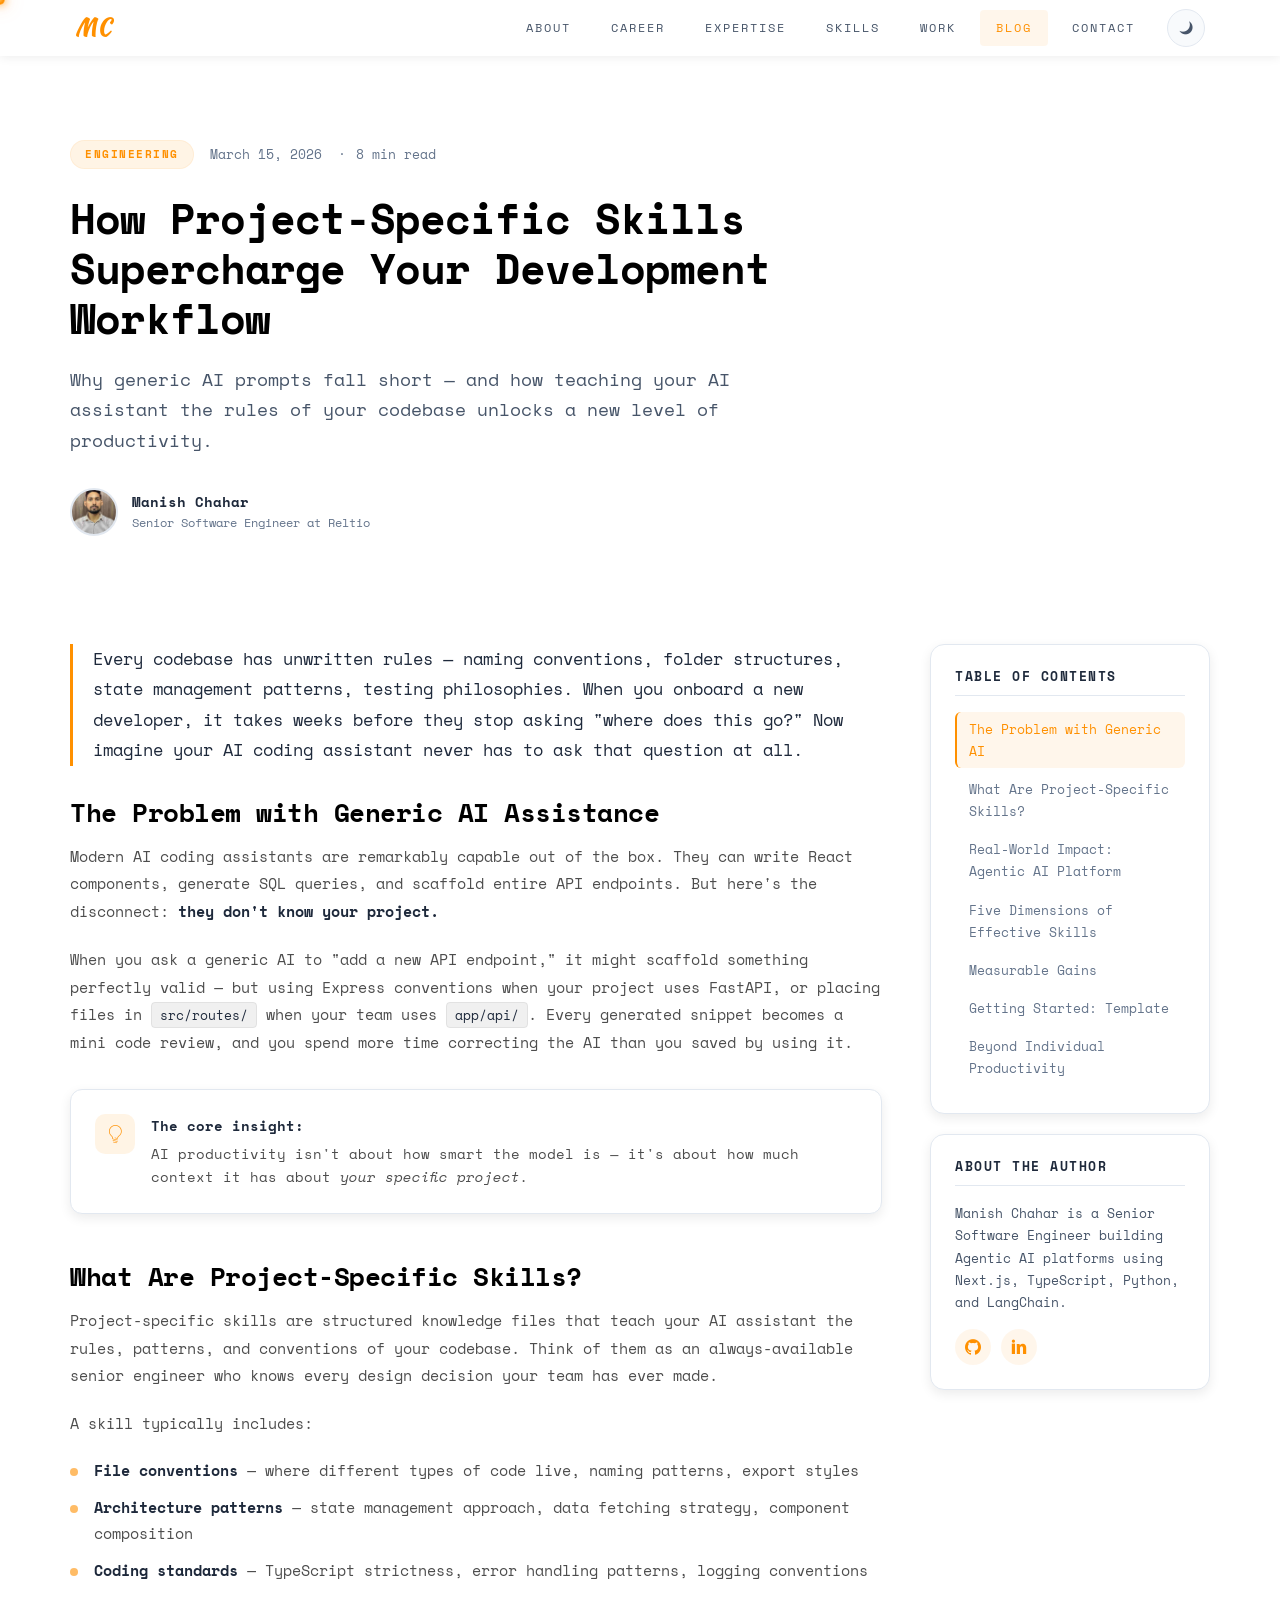
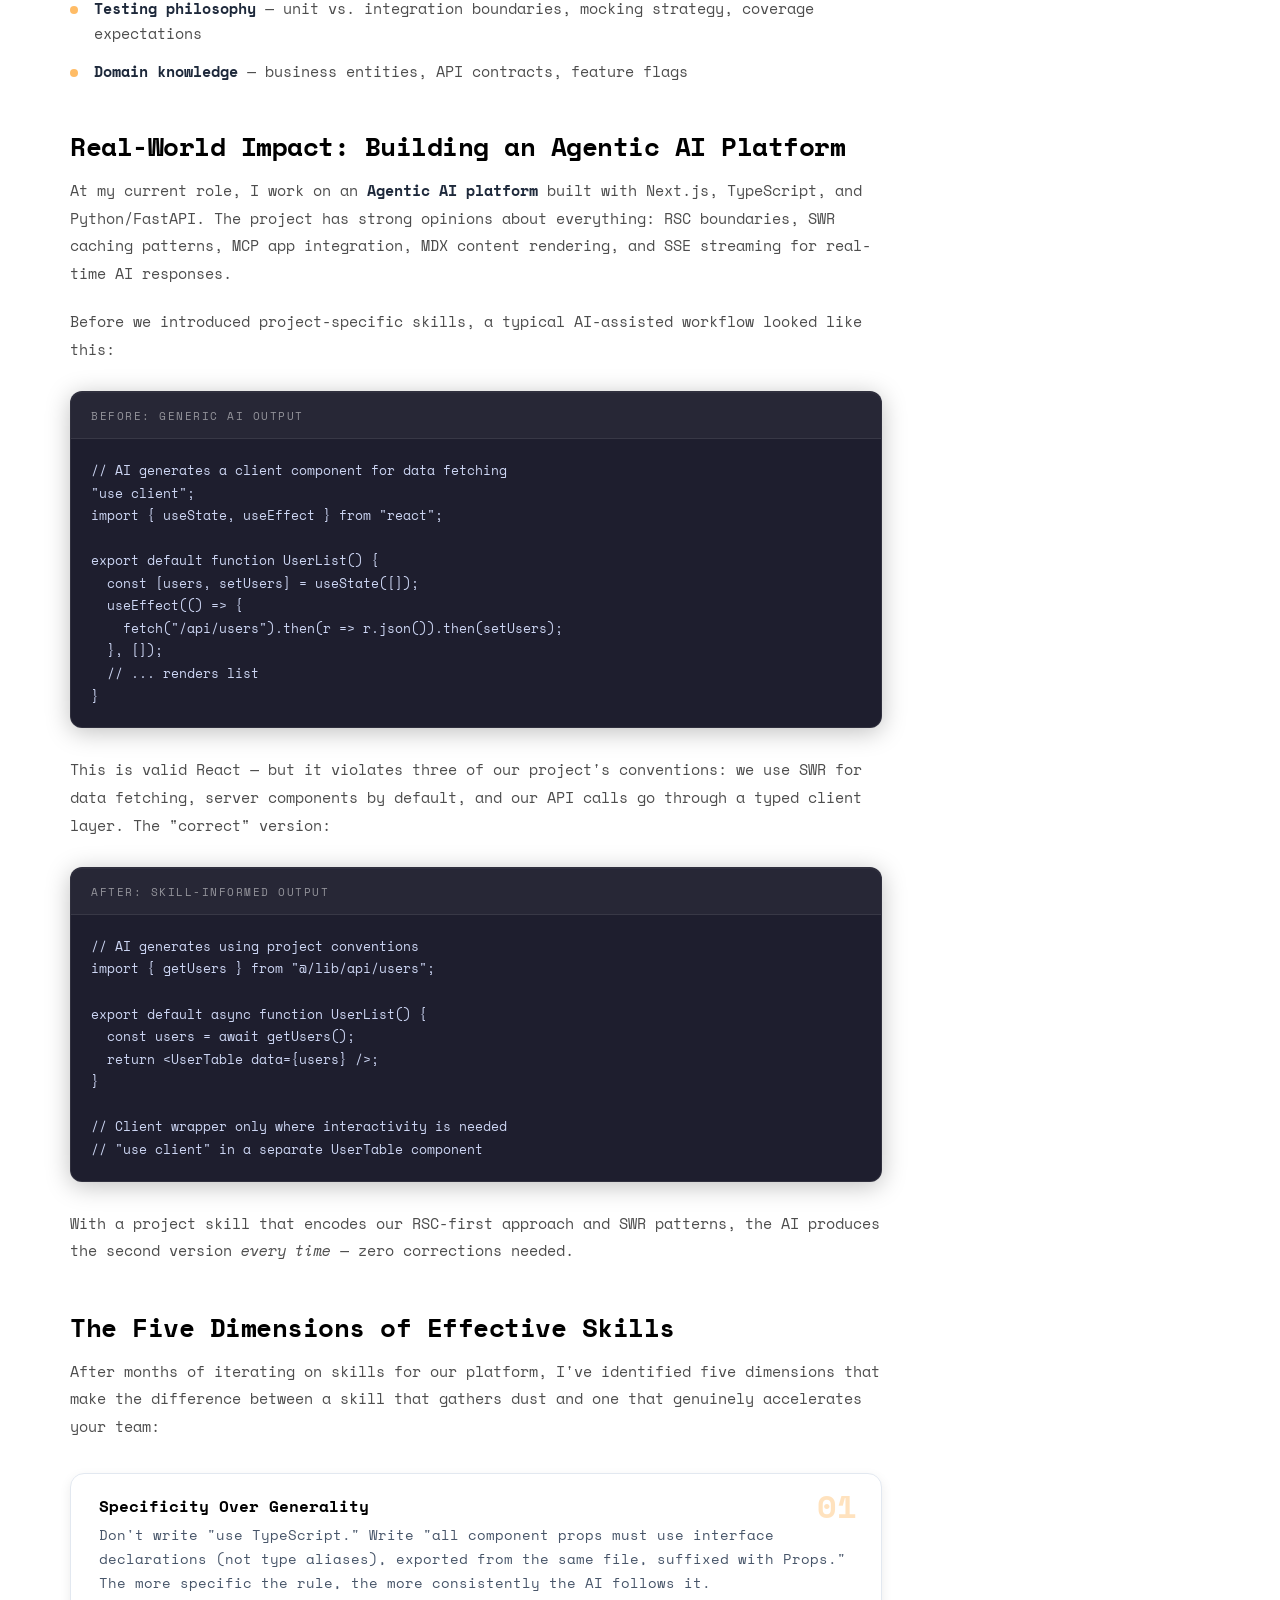
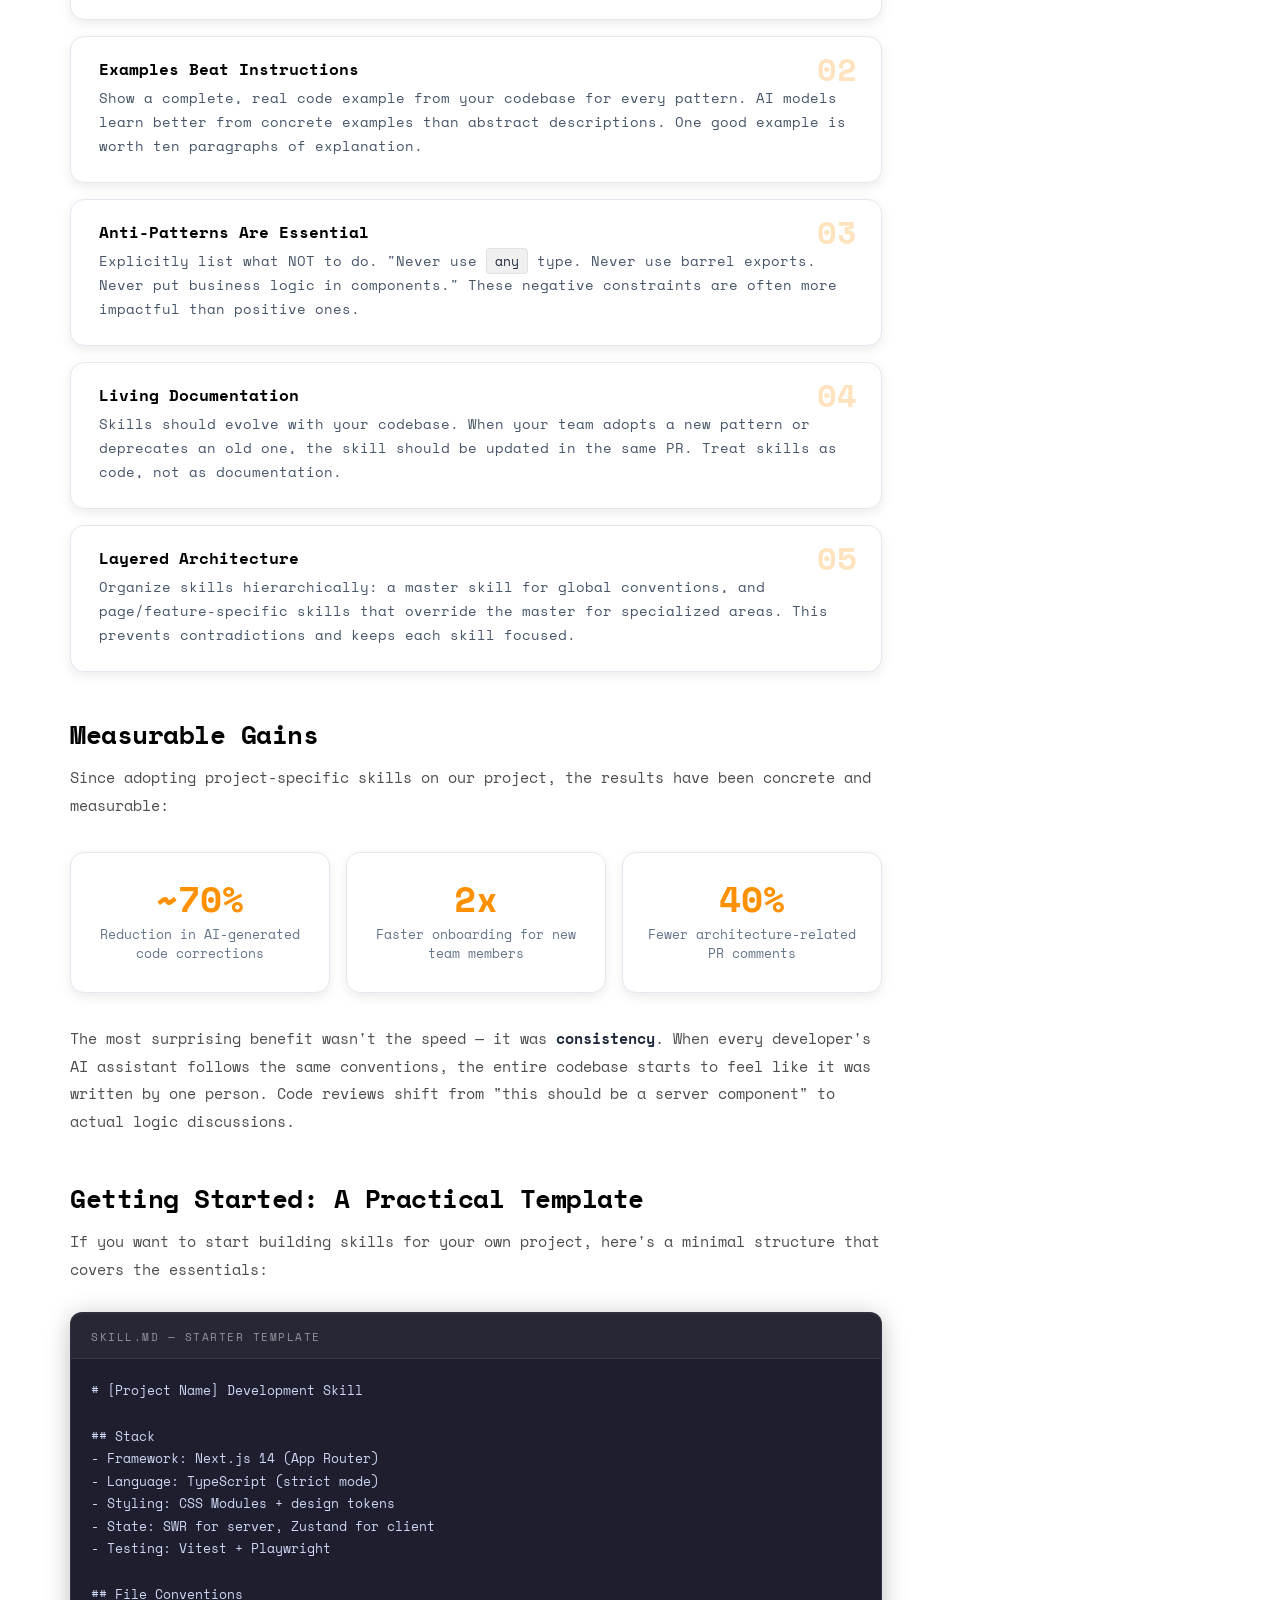
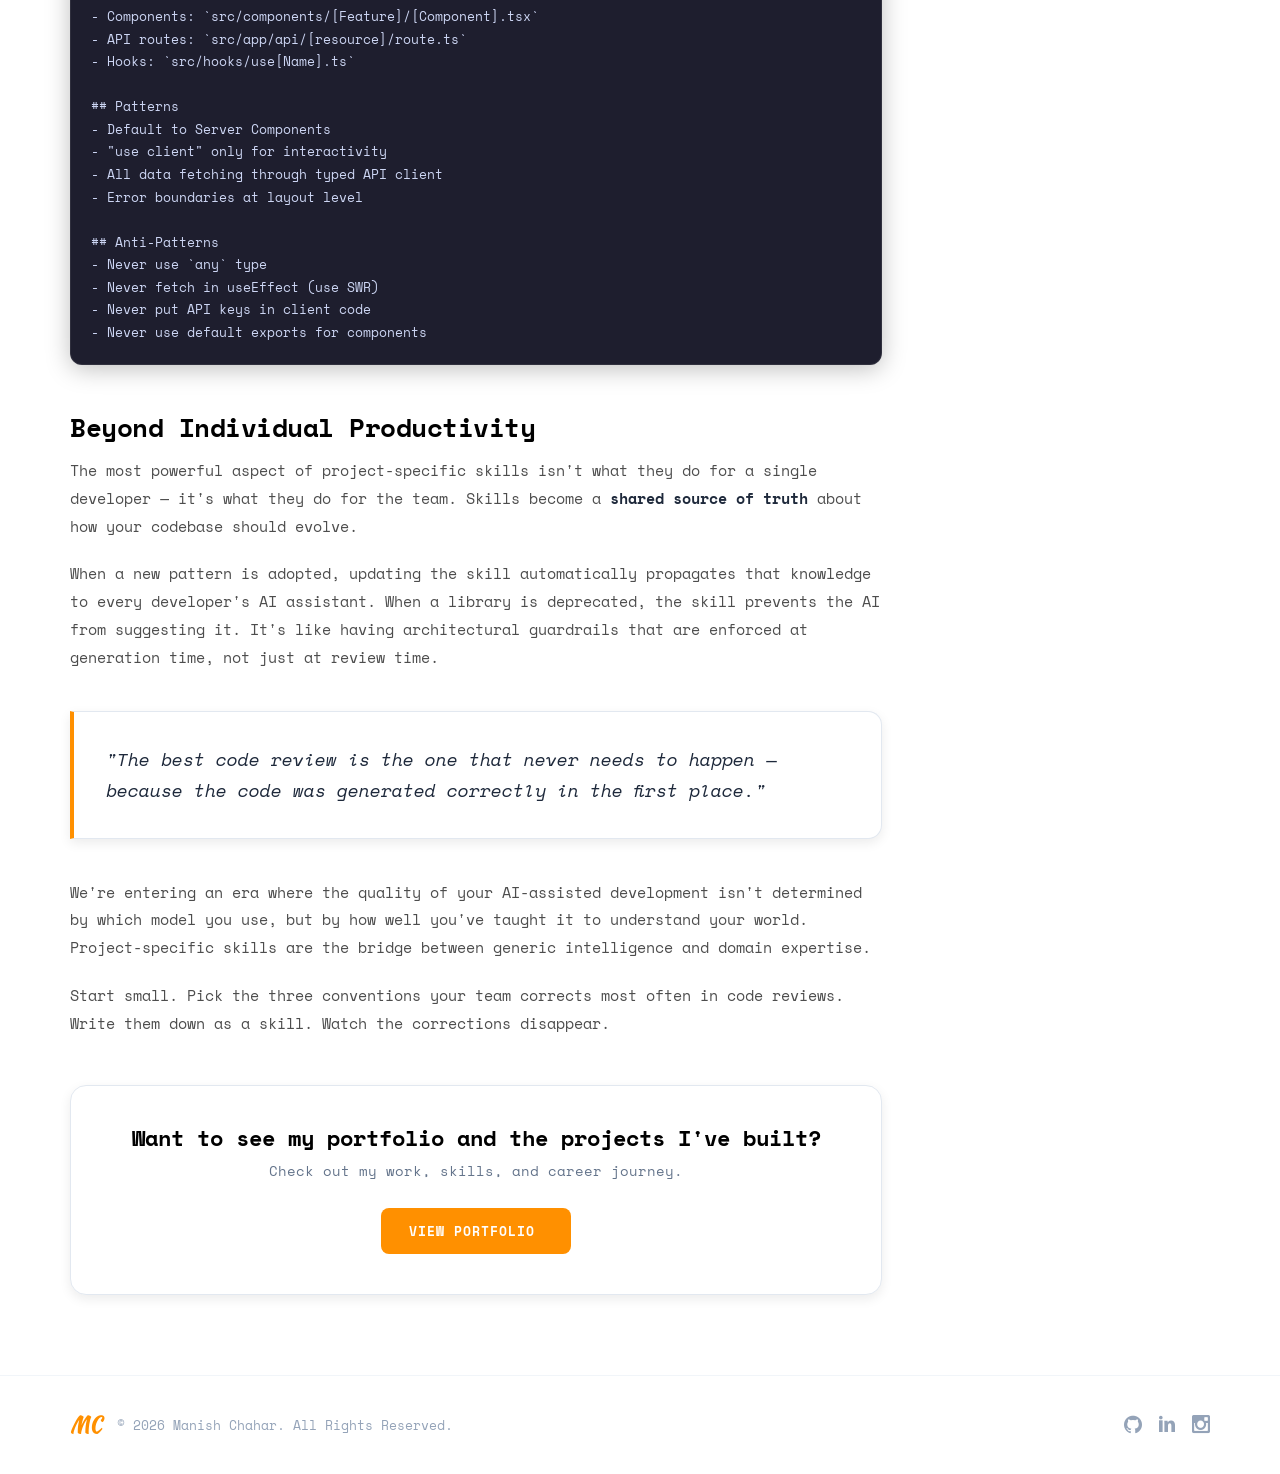
==== blogs/project-specific-skills.html @ 6cbe9c06 "Add blog section: Create blog.html and blogs.html for blog navigation, implement project-specific sk" ====
<!DOCTYPE HTML>
<html>
	<head>
	<meta charset="utf-8">
	<meta http-equiv="X-UA-Compatible" content="IE=edge">
	<title>How Project-Specific Skills Supercharge Development | Manish Chahar</title>
	<meta name="viewport" content="width=device-width, initial-scale=1">
	<meta name="description" content="Discover how project-specific AI skills transform software development workflows — from context-aware code generation to consistent architecture decisions." />
	<meta name="keywords" content="AI skills, project-specific development, Cursor IDE, Agentic AI, developer productivity, code generation, software engineering best practices" />
	<meta name="author" content="Manish Chahar" />
	<link rel="shortcut icon" href="/images/manish-chahar.jpg">

	<meta property="og:title" content="How Project-Specific Skills Supercharge Development | Manish Chahar"/>
	<meta property="og:url" content="https://manishchahar.in/blogs/project-specific-skills.html"/>
	<meta property="og:site_name" content="Manish Chahar | Senior Software Engineer"/>
	<meta property="og:description" content="Discover how project-specific AI skills transform software development — from context-aware code generation to consistent architecture decisions."/>
	<meta name="twitter:card" content="summary_large_image" />

	<link href="https://fonts.googleapis.com/css?family=Space+Mono" rel="stylesheet">
	<link href="https://fonts.googleapis.com/css?family=Kaushan+Script" rel="stylesheet">

	<link rel="stylesheet" href="../css/animate.css">
	<link rel="stylesheet" href="../css/icomoon.css">
	<link rel="stylesheet" href="../css/bootstrap.css">
	<link rel="stylesheet" href="../css/style.css">
	<link rel="stylesheet" href="../css/blog.css">

	<script src="../js/modernizr-2.6.2.min.js"></script>
	<script>
	(function(){var t=localStorage.getItem('theme')||(matchMedia('(prefers-color-scheme:dark)').matches?'dark':'light');if(t==='dark')document.documentElement.setAttribute('data-theme','dark');})();
	</script>

	</head>
	<body>

	<div class="fh5co-loader"></div>
	<div id="cursor-dot"></div>
	<canvas id="cursor-canvas" aria-hidden="true"></canvas>

	<div id="page">
	<nav id="site-nav" class="visible blog-nav">
		<div class="nav-inner">
			<a href="../index.html" class="nav-logo">MC</a>
			<ul class="nav-links">
				<li><a href="../index.html#fh5co-about">About</a></li>
				<li><a href="../index.html#fh5co-resume">Career</a></li>
				<li><a href="../index.html#fh5co-features">Expertise</a></li>
				<li><a href="../index.html#fh5co-skills">Skills</a></li>
				<li><a href="../index.html#fh5co-work">Work</a></li>
				<li><a href="../blogs.html" class="active">Blog</a></li>
				<li><a href="../index.html#fh5co-started">Contact</a></li>
			</ul>
			<button class="theme-toggle" aria-label="Toggle dark mode">
				<i class="icon-moon"></i>
				<i class="icon-sun"></i>
			</button>
			<button class="nav-toggle" aria-label="Toggle menu">
				<span></span><span></span><span></span>
			</button>
		</div>
	</nav>

	<article class="blog-article">
		<header class="blog-hero">
			<div class="container">
				<div class="blog-hero-inner">
					<div class="blog-meta-top">
						<span class="blog-category">Engineering</span>
						<span class="blog-date">March 15, 2026</span>
						<span class="blog-read-time">8 min read</span>
					</div>
					<h1>How Project-Specific Skills Supercharge Your Development Workflow</h1>
					<p class="blog-subtitle">Why generic AI prompts fall short — and how teaching your AI assistant the rules of your codebase unlocks a new level of productivity.</p>
					<div class="blog-author">
						<div class="blog-author-avatar" style="background-image: url(../images/manish-chahar.jpg);"></div>
						<div class="blog-author-info">
							<strong>Manish Chahar</strong>
							<span>Senior Software Engineer at Reltio</span>
						</div>
					</div>
				</div>
			</div>
		</header>

		<div class="container">
			<div class="blog-content-wrap">
				<div class="blog-body">

					<p class="blog-lead">Every codebase has unwritten rules — naming conventions, folder structures, state management patterns, testing philosophies. When you onboard a new developer, it takes weeks before they stop asking "where does this go?" Now imagine your AI coding assistant never has to ask that question at all.</p>

					<h2>The Problem with Generic AI Assistance</h2>

					<p>Modern AI coding assistants are remarkably capable out of the box. They can write React components, generate SQL queries, and scaffold entire API endpoints. But here's the disconnect: <strong>they don't know your project.</strong></p>

					<p>When you ask a generic AI to "add a new API endpoint," it might scaffold something perfectly valid — but using Express conventions when your project uses FastAPI, or placing files in <code>src/routes/</code> when your team uses <code>app/api/</code>. Every generated snippet becomes a mini code review, and you spend more time correcting the AI than you saved by using it.</p>

					<div class="blog-callout">
						<div class="blog-callout-icon">
							<i class="icon-lightbulb"></i>
						</div>
						<div class="blog-callout-content">
							<strong>The core insight:</strong> AI productivity isn't about how smart the model is — it's about how much context it has about <em>your specific project.</em>
						</div>
					</div>

					<h2>What Are Project-Specific Skills?</h2>

					<p>Project-specific skills are structured knowledge files that teach your AI assistant the rules, patterns, and conventions of your codebase. Think of them as an always-available senior engineer who knows every design decision your team has ever made.</p>

					<p>A skill typically includes:</p>

					<ul>
						<li><strong>File conventions</strong> — where different types of code live, naming patterns, export styles</li>
						<li><strong>Architecture patterns</strong> — state management approach, data fetching strategy, component composition</li>
						<li><strong>Coding standards</strong> — TypeScript strictness, error handling patterns, logging conventions</li>
						<li><strong>Testing philosophy</strong> — unit vs. integration boundaries, mocking strategy, coverage expectations</li>
						<li><strong>Domain knowledge</strong> — business entities, API contracts, feature flags</li>
					</ul>

					<h2>Real-World Impact: Building an Agentic AI Platform</h2>

					<p>At my current role, I work on an <strong>Agentic AI platform</strong> built with Next.js, TypeScript, and Python/FastAPI. The project has strong opinions about everything: RSC boundaries, SWR caching patterns, MCP app integration, MDX content rendering, and SSE streaming for real-time AI responses.</p>

					<p>Before we introduced project-specific skills, a typical AI-assisted workflow looked like this:</p>

					<div class="blog-code-block">
						<div class="blog-code-header">
							<span class="blog-code-label">Before: Generic AI Output</span>
						</div>
						<pre><code>// AI generates a client component for data fetching
"use client";
import { useState, useEffect } from "react";

export default function UserList() {
  const [users, setUsers] = useState([]);
  useEffect(() => {
    fetch("/api/users").then(r => r.json()).then(setUsers);
  }, []);
  // ... renders list
}</code></pre>
					</div>

					<p>This is valid React — but it violates three of our project's conventions: we use SWR for data fetching, server components by default, and our API calls go through a typed client layer. The "correct" version:</p>

					<div class="blog-code-block">
						<div class="blog-code-header">
							<span class="blog-code-label">After: Skill-Informed Output</span>
						</div>
						<pre><code>// AI generates using project conventions
import { getUsers } from "@/lib/api/users";

export default async function UserList() {
  const users = await getUsers();
  return &lt;UserTable data={users} /&gt;;
}

// Client wrapper only where interactivity is needed
// "use client" in a separate UserTable component</code></pre>
					</div>

					<p>With a project skill that encodes our RSC-first approach and SWR patterns, the AI produces the second version <em>every time</em> — zero corrections needed.</p>

					<h2>The Five Dimensions of Effective Skills</h2>

					<p>After months of iterating on skills for our platform, I've identified five dimensions that make the difference between a skill that gathers dust and one that genuinely accelerates your team:</p>

					<div class="blog-dimensions">
						<div class="blog-dimension-card">
							<div class="blog-dimension-num">01</div>
							<h3>Specificity Over Generality</h3>
							<p>Don't write "use TypeScript." Write "all component props must use interface declarations (not type aliases), exported from the same file, suffixed with Props." The more specific the rule, the more consistently the AI follows it.</p>
						</div>
						<div class="blog-dimension-card">
							<div class="blog-dimension-num">02</div>
							<h3>Examples Beat Instructions</h3>
							<p>Show a complete, real code example from your codebase for every pattern. AI models learn better from concrete examples than abstract descriptions. One good example is worth ten paragraphs of explanation.</p>
						</div>
						<div class="blog-dimension-card">
							<div class="blog-dimension-num">03</div>
							<h3>Anti-Patterns Are Essential</h3>
							<p>Explicitly list what NOT to do. "Never use <code>any</code> type. Never use barrel exports. Never put business logic in components." These negative constraints are often more impactful than positive ones.</p>
						</div>
						<div class="blog-dimension-card">
							<div class="blog-dimension-num">04</div>
							<h3>Living Documentation</h3>
							<p>Skills should evolve with your codebase. When your team adopts a new pattern or deprecates an old one, the skill should be updated in the same PR. Treat skills as code, not as documentation.</p>
						</div>
						<div class="blog-dimension-card">
							<div class="blog-dimension-num">05</div>
							<h3>Layered Architecture</h3>
							<p>Organize skills hierarchically: a master skill for global conventions, and page/feature-specific skills that override the master for specialized areas. This prevents contradictions and keeps each skill focused.</p>
						</div>
					</div>

					<h2>Measurable Gains</h2>

					<p>Since adopting project-specific skills on our project, the results have been concrete and measurable:</p>

					<div class="blog-stats">
						<div class="blog-stat">
							<div class="blog-stat-number">~70%</div>
							<div class="blog-stat-label">Reduction in AI-generated code corrections</div>
						</div>
						<div class="blog-stat">
							<div class="blog-stat-number">2x</div>
							<div class="blog-stat-label">Faster onboarding for new team members</div>
						</div>
						<div class="blog-stat">
							<div class="blog-stat-number">40%</div>
							<div class="blog-stat-label">Fewer architecture-related PR comments</div>
						</div>
					</div>

					<p>The most surprising benefit wasn't the speed — it was <strong>consistency</strong>. When every developer's AI assistant follows the same conventions, the entire codebase starts to feel like it was written by one person. Code reviews shift from "this should be a server component" to actual logic discussions.</p>

					<h2>Getting Started: A Practical Template</h2>

					<p>If you want to start building skills for your own project, here's a minimal structure that covers the essentials:</p>

					<div class="blog-code-block">
						<div class="blog-code-header">
							<span class="blog-code-label">SKILL.md — Starter Template</span>
						</div>
						<pre><code># [Project Name] Development Skill

## Stack
- Framework: Next.js 14 (App Router)
- Language: TypeScript (strict mode)
- Styling: CSS Modules + design tokens
- State: SWR for server, Zustand for client
- Testing: Vitest + Playwright

## File Conventions
- Components: `src/components/[Feature]/[Component].tsx`
- API routes: `src/app/api/[resource]/route.ts`
- Hooks: `src/hooks/use[Name].ts`

## Patterns
- Default to Server Components
- "use client" only for interactivity
- All data fetching through typed API client
- Error boundaries at layout level

## Anti-Patterns
- Never use `any` type
- Never fetch in useEffect (use SWR)
- Never put API keys in client code
- Never use default exports for components</code></pre>
					</div>

					<h2>Beyond Individual Productivity</h2>

					<p>The most powerful aspect of project-specific skills isn't what they do for a single developer — it's what they do for the team. Skills become a <strong>shared source of truth</strong> about how your codebase should evolve.</p>

					<p>When a new pattern is adopted, updating the skill automatically propagates that knowledge to every developer's AI assistant. When a library is deprecated, the skill prevents the AI from suggesting it. It's like having architectural guardrails that are enforced at generation time, not just at review time.</p>

					<blockquote class="blog-quote">
						<p>"The best code review is the one that never needs to happen — because the code was generated correctly in the first place."</p>
					</blockquote>

					<p>We're entering an era where the quality of your AI-assisted development isn't determined by which model you use, but by how well you've taught it to understand your world. Project-specific skills are the bridge between generic intelligence and domain expertise.</p>

					<p>Start small. Pick the three conventions your team corrects most often in code reviews. Write them down as a skill. Watch the corrections disappear.</p>

					<div class="blog-cta-box">
						<h3>Want to see my portfolio and the projects I've built?</h3>
						<p>Check out my work, skills, and career journey.</p>
						<a href="../index.html" class="blog-cta-btn">View Portfolio <i class="icon-arrow-right3"></i></a>
					</div>

				</div>

				<aside class="blog-sidebar">
					<div class="blog-sidebar-card">
						<h4>Table of Contents</h4>
						<ul class="blog-toc">
							<li><a href="#" data-section="0">The Problem with Generic AI</a></li>
							<li><a href="#" data-section="1">What Are Project-Specific Skills?</a></li>
							<li><a href="#" data-section="2">Real-World Impact: Agentic AI Platform</a></li>
							<li><a href="#" data-section="3">Five Dimensions of Effective Skills</a></li>
							<li><a href="#" data-section="4">Measurable Gains</a></li>
							<li><a href="#" data-section="5">Getting Started: Template</a></li>
							<li><a href="#" data-section="6">Beyond Individual Productivity</a></li>
						</ul>
					</div>
					<div class="blog-sidebar-card">
						<h4>About the Author</h4>
						<p>Manish Chahar is a Senior Software Engineer building Agentic AI platforms using Next.js, TypeScript, Python, and LangChain.</p>
						<div class="blog-sidebar-socials">
							<a href="https://github.com/ManishChahar148" target="_blank" rel="noopener" aria-label="GitHub"><i class="icon-github2"></i></a>
							<a href="https://www.linkedin.com/in/manish-chahar/" target="_blank" rel="noopener" aria-label="LinkedIn"><i class="icon-linkedin2"></i></a>
						</div>
					</div>
				</aside>
			</div>
		</div>
	</article>

	<footer id="fh5co-footer">
		<div class="container">
			<div class="footer-inner">
				<div class="footer-left">
					<span class="footer-logo">MC</span>
					<p>&copy; 2026 Manish Chahar. All Rights Reserved.</p>
				</div>
				<div class="footer-right">
					<a href="https://github.com/ManishChahar148" target="_blank" rel="noopener" title="GitHub"><i class="icon-github2"></i></a>
					<a href="https://www.linkedin.com/in/manish-chahar/" target="_blank" rel="noopener" title="LinkedIn"><i class="icon-linkedin2"></i></a>
					<a href="https://www.instagram.com/_manishchahar148/" target="_blank" rel="noopener" title="Instagram"><i class="icon-instagram2"></i></a>
				</div>
			</div>
		</div>
	</footer>

	</div><!-- /page -->

	<div class="gototop js-top">
		<a href="#" class="js-gotop"><i class="icon-arrow-up22"></i></a>
	</div>

	<script src="../js/jquery.min.js"></script>
	<script src="../js/jquery.easing.1.3.js"></script>
	<script src="../js/bootstrap.min.js"></script>
	<script src="../js/jquery.waypoints.min.js"></script>
	<script src="../js/jquery.stellar.min.js"></script>
	<script src="../js/jquery.easypiechart.min.js"></script>
	<script src="../js/main.js"></script>
	<script src="../js/site.js"></script>
	<script>
	(function(){
		var headings = document.querySelectorAll('.blog-body h2');
		var tocLinks = document.querySelectorAll('.blog-toc a');

		tocLinks.forEach(function(link, i){
			link.addEventListener('click', function(e){
				e.preventDefault();
				if(headings[i]){
					headings[i].scrollIntoView({behavior:'smooth', block:'start'});
				}
			});
		});

		function updateToc(){
			var scrollY = window.scrollY + 120;
			var activeIdx = 0;
			headings.forEach(function(h, i){
				if(h.offsetTop <= scrollY) activeIdx = i;
			});
			tocLinks.forEach(function(l, i){
				l.classList.toggle('active', i === activeIdx);
			});
		}
		window.addEventListener('scroll', updateToc);
		updateToc();
	})();
	</script>

	</body>
</html>
---- css/icomoon.css ----
@font-face {
    font-family: 'icomoon';
    src:    url('fonts/icomoon.eot?1oniuf');
    src:    url('fonts/icomoon.eot?1oniuf#iefix') format('embedded-opentype'),
        url('fonts/icomoon.ttf?1oniuf') format('truetype'),
        url('fonts/icomoon.woff?1oniuf') format('woff'),
        url('fonts/icomoon.svg?1oniuf#icomoon') format('svg');
    font-weight: normal;
    font-style: normal;
}

[class^="icon-"], [class*=" icon-"] {
    /* use !important to prevent issues with browser extensions that change fonts */
    font-family: 'icomoon' !important;
    speak: none;
    font-style: normal;
    font-weight: normal;
    font-variant: normal;
    text-transform: none;
    line-height: 1;

    /* Better Font Rendering =========== */
    -webkit-font-smoothing: antialiased;
    -moz-osx-font-smoothing: grayscale;
}

.icon-mobile:before {
    content: "\e000";
}
.icon-laptop:before {
    content: "\e001";
}
.icon-desktop:before {
    content: "\e002";
}
.icon-tablet:before {
    content: "\e003";
}
.icon-phone:before {
    content: "\e004";
}
.icon-document:before {
    content: "\e005";
}
.icon-documents:before {
    content: "\e006";
}
.icon-search:before {
    content: "\e007";
}
.icon-clipboard:before {
    content: "\e008";
}
.icon-newspaper:before {
    content: "\e009";
}
.icon-notebook:before {
    content: "\e00a";
}
.icon-book-open:before {
    content: "\e00b";
}
.icon-browser:before {
    content: "\e00c";
}
.icon-calendar:before {
    content: "\e00d";
}
.icon-presentation:before {
    content: "\e00e";
}
.icon-picture:before {
    content: "\e00f";
}
.icon-pictures:before {
    content: "\e010";
}
.icon-video:before {
    content: "\e011";
}
.icon-camera:before {
    content: "\e012";
}
.icon-printer:before {
    content: "\e013";
}
.icon-toolbox:before {
    content: "\e014";
}
.icon-briefcase:before {
    content: "\e015";
}
.icon-wallet:before {
    content: "\e016";
}
.icon-gift:before {
    content: "\e017";
}
.icon-bargraph:before {
    content: "\e018";
}
.icon-grid:before {
    content: "\e019";
}
.icon-expand:before {
    content: "\e01a";
}
.icon-focus:before {
    content: "\e01b";
}
.icon-edit:before {
    content: "\e01c";
}
.icon-adjustments:before {
    content: "\e01d";
}
.icon-ribbon:before {
    content: "\e01e";
}
.icon-hourglass:before {
    content: "\e01f";
}
.icon-lock:before {
    content: "\e020";
}
.icon-megaphone:before {
    content: "\e021";
}
.icon-shield:before {
    content: "\e022";
}
.icon-trophy:before {
    content: "\e023";
}
.icon-flag:before {
    content: "\e024";
}
.icon-map:before {
    content: "\e025";
}
.icon-puzzle:before {
    content: "\e026";
}
.icon-basket:before {
    content: "\e027";
}
.icon-envelope:before {
    content: "\e028";
}
.icon-streetsign:before {
    content: "\e029";
}
.icon-telescope:before {
    content: "\e02a";
}
.icon-gears:before {
    content: "\e02b";
}
.icon-key:before {
    content: "\e02c";
}
.icon-paperclip:before {
    content: "\e02d";
}
.icon-attachment:before {
    content: "\e02e";
}
.icon-pricetags:before {
    content: "\e02f";
}
.icon-lightbulb:before {
    content: "\e030";
}
.icon-layers:before {
    content: "\e031";
}
.icon-pencil:before {
    content: "\e032";
}
.icon-tools:before {
    content: "\e033";
}
.icon-tools-2:before {
    content: "\e034";
}
.icon-scissors:before {
    content: "\e035";
}
.icon-paintbrush:before {
    content: "\e036";
}
.icon-magnifying-glass:before {
    content: "\e037";
}
.icon-circle-compass:before {
    content: "\e038";
}
.icon-linegraph:before {
    content: "\e039";
}
.icon-mic:before {
    content: "\e03a";
}
.icon-strategy:before {
    content: "\e03b";
}
.icon-beaker:before {
    content: "\e03c";
}
.icon-caution:before {
    content: "\e03d";
}
.icon-recycle:before {
    content: "\e03e";
}
.icon-anchor:before {
    content: "\e03f";
}
.icon-profile-male:before {
    content: "\e040";
}
.icon-profile-female:before {
    content: "\e041";
}
.icon-bike:before {
    content: "\e042";
}
.icon-wine:before {
    content: "\e043";
}
.icon-hotairballoon:before {
    content: "\e044";
}
.icon-globe:before {
    content: "\e045";
}
.icon-genius:before {
    content: "\e046";
}
.icon-map-pin:before {
    content: "\e047";
}
.icon-dial:before {
    content: "\e048";
}
.icon-chat:before {
    content: "\e049";
}
.icon-heart:before {
    content: "\e04a";
}
.icon-cloud:before {
    content: "\e04b";
}
.icon-upload:before {
    content: "\e04c";
}
.icon-download:before {
    content: "\e04d";
}
.icon-target:before {
    content: "\e04e";
}
.icon-hazardous:before {
    content: "\e04f";
}
.icon-piechart:before {
    content: "\e050";
}
.icon-speedometer:before {
    content: "\e051";
}
.icon-global:before {
    content: "\e052";
}
.icon-compass:before {
    content: "\e053";
}
.icon-lifesaver:before {
    content: "\e054";
}
.icon-clock:before {
    content: "\e055";
}
.icon-aperture:before {
    content: "\e056";
}
.icon-quote:before {
    content: "\e057";
}
.icon-scope:before {
    content: "\e058";
}
.icon-alarmclock:before {
    content: "\e059";
}
.icon-refresh:before {
    content: "\e05a";
}
.icon-happy:before {
    content: "\e05b";
}
.icon-sad:before {
    content: "\e05c";
}
.icon-facebook:before {
    content: "\e05d";
}
.icon-twitter:before {
    content: "\e05e";
}
.icon-googleplus:before {
    content: "\e05f";
}
.icon-rss:before {
    content: "\e060";
}
.icon-tumblr:before {
    content: "\e061";
}
.icon-linkedin:before {
    content: "\e062";
}
.icon-dribbble:before {
    content: "\e063";
}
.icon-box2:before {
    content: "\ea82";
}
.icon-write:before {
    content: "\ea83";
}
.icon-clock2:before {
    content: "\ea84";
}
.icon-reply2:before {
    content: "\ea85";
}
.icon-reply-all2:before {
    content: "\ea86";
}
.icon-forward2:before {
    content: "\ea87";
}
.icon-flag2:before {
    content: "\ea88";
}
.icon-search2:before {
    content: "\ea89";
}
.icon-trash2:before {
    content: "\ea8a";
}
.icon-envelope2:before {
    content: "\ea8b";
}
.icon-bubble:before {
    content: "\ea8c";
}
.icon-bubbles:before {
    content: "\ea8d";
}
.icon-user2:before {
    content: "\ea8e";
}
.icon-users2:before {
    content: "\ea8f";
}
.icon-cloud2:before {
    content: "\ea90";
}
.icon-download2:before {
    content: "\ea91";
}
.icon-upload2:before {
    content: "\ea92";
}
.icon-rain:before {
    content: "\ea93";
}
.icon-sun:before {
    content: "\ea94";
}
.icon-moon2:before {
    content: "\ea95";
}
.icon-bell2:before {
    content: "\ea96";
}
.icon-folder2:before {
    content: "\ea97";
}
.icon-pin2:before {
    content: "\ea98";
}
.icon-sound2:before {
    content: "\ea99";
}
.icon-microphone:before {
    content: "\ea9a";
}
.icon-camera2:before {
    content: "\ea9b";
}
.icon-image2:before {
    content: "\ea9c";
}
.icon-cog2:before {
    content: "\ea9d";
}
.icon-calendar2:before {
    content: "\ea9e";
}
.icon-book2:before {
    content: "\ea9f";
}
.icon-map-marker:before {
    content: "\eaa0";
}
.icon-store:before {
    content: "\eaa1";
}
.icon-support:before {
    content: "\eaa2";
}
.icon-tag2:before {
    content: "\eaa3";
}
.icon-heart2:before {
    content: "\eaa4";
}
.icon-video-camera:before {
    content: "\eaa5";
}
.icon-trophy2:before {
    content: "\eaa6";
}
.icon-cart:before {
    content: "\eaa7";
}
.icon-eye2:before {
    content: "\eaa8";
}
.icon-cancel:before {
    content: "\eaa9";
}
.icon-chart:before {
    content: "\eaaa";
}
.icon-target2:before {
    content: "\eaab";
}
.icon-printer2:before {
    content: "\eaac";
}
.icon-location2:before {
    content: "\eaad";
}
.icon-bookmark2:before {
    content: "\eaae";
}
.icon-monitor:before {
    content: "\eaaf";
}
.icon-cross2:before {
    content: "\eab0";
}
.icon-plus2:before {
    content: "\eab1";
}
.icon-left:before {
    content: "\eab2";
}
.icon-up:before {
    content: "\eab3";
}
.icon-browser2:before {
    content: "\eab4";
}
.icon-windows:before {
    content: "\eab5";
}
.icon-switch2:before {
    content: "\eab6";
}
.icon-dashboard:before {
    content: "\eab7";
}
.icon-play:before {
    content: "\eab8";
}
.icon-fast-forward:before {
    content: "\eab9";
}
.icon-next:before {
    content: "\eaba";
}
.icon-refresh2:before {
    content: "\eabb";
}
.icon-film:before {
    content: "\eabc";
}
.icon-home2:before {
    content: "\eabd";
}
.icon-add-to-list:before {
    content: "\e901";
}
.icon-classic-computer:before {
    content: "\e902";
}
.icon-controller-fast-backward:before {
    content: "\e903";
}
.icon-creative-commons-attribution:before {
    content: "\e904";
}
.icon-creative-commons-noderivs:before {
    content: "\e905";
}
.icon-creative-commons-noncommercial-eu:before {
    content: "\e906";
}
.icon-creative-commons-noncommercial-us:before {
    content: "\e907";
}
.icon-creative-commons-public-domain:before {
    content: "\e908";
}
.icon-creative-commons-remix:before {
    content: "\e909";
}
.icon-creative-commons-share:before {
    content: "\e90a";
}
.icon-creative-commons-sharealike:before {
    content: "\e90b";
}
.icon-creative-commons:before {
    content: "\e90c";
}
.icon-document-landscape:before {
    content: "\e90d";
}
.icon-remove-user:before {
    content: "\e90e";
}
.icon-warning:before {
    content: "\e90f";
}
.icon-arrow-bold-down:before {
    content: "\e910";
}
.icon-arrow-bold-left:before {
    content: "\e911";
}
.icon-arrow-bold-right:before {
    content: "\e912";
}
.icon-arrow-bold-up:before {
    content: "\e913";
}
.icon-arrow-down:before {
    content: "\e914";
}
.icon-arrow-left:before {
    content: "\e915";
}
.icon-arrow-long-down:before {
    content: "\e916";
}
.icon-arrow-long-left:before {
    content: "\e917";
}
.icon-arrow-long-right:before {
    content: "\e918";
}
.icon-arrow-long-up:before {
    content: "\e919";
}
.icon-arrow-right:before {
    content: "\e91a";
}
.icon-arrow-up:before {
    content: "\e91b";
}
.icon-arrow-with-circle-down:before {
    content: "\e91c";
}
.icon-arrow-with-circle-left:before {
    content: "\e91d";
}
.icon-arrow-with-circle-right:before {
    content: "\e91e";
}
.icon-arrow-with-circle-up:before {
    content: "\e91f";
}
.icon-bookmark:before {
    content: "\e920";
}
.icon-bookmarks:before {
    content: "\e921";
}
.icon-chevron-down:before {
    content: "\e922";
}
.icon-chevron-left:before {
    content: "\e923";
}
.icon-chevron-right:before {
    content: "\e924";
}
.icon-chevron-small-down:before {
    content: "\e925";
}
.icon-chevron-small-left:before {
    content: "\e926";
}
.icon-chevron-small-right:before {
    content: "\e927";
}
.icon-chevron-small-up:before {
    content: "\e928";
}
.icon-chevron-thin-down:before {
    content: "\e929";
}
.icon-chevron-thin-left:before {
    content: "\e92a";
}
.icon-chevron-thin-right:before {
    content: "\e92b";
}
.icon-chevron-thin-up:before {
    content: "\e92c";
}
.icon-chevron-up:before {
    content: "\e92d";
}
.icon-chevron-with-circle-down:before {
    content: "\e92e";
}
.icon-chevron-with-circle-left:before {
    content: "\e92f";
}
.icon-chevron-with-circle-right:before {
    content: "\e930";
}
.icon-chevron-with-circle-up:before {
    content: "\e931";
}
.icon-cloud3:before {
    content: "\e932";
}
.icon-controller-fast-forward:before {
    content: "\e933";
}
.icon-controller-jump-to-start:before {
    content: "\e934";
}
.icon-controller-next:before {
    content: "\e935";
}
.icon-controller-paus:before {
    content: "\e936";
}
.icon-controller-play:before {
    content: "\e937";
}
.icon-controller-record:before {
    content: "\e938";
}
.icon-controller-stop:before {
    content: "\e939";
}
.icon-controller-volume:before {
    content: "\e93a";
}
.icon-dot-single:before {
    content: "\e93b";
}
.icon-dots-three-horizontal:before {
    content: "\e93c";
}
.icon-dots-three-vertical:before {
    content: "\e93d";
}
.icon-dots-two-horizontal:before {
    content: "\e93e";
}
.icon-dots-two-vertical:before {
    content: "\e93f";
}
.icon-download3:before {
    content: "\e940";
}
.icon-emoji-flirt:before {
    content: "\e941";
}
.icon-flow-branch:before {
    content: "\e942";
}
.icon-flow-cascade:before {
    content: "\e943";
}
.icon-flow-line:before {
    content: "\e944";
}
.icon-flow-parallel:before {
    content: "\e945";
}
.icon-flow-tree:before {
    content: "\e946";
}
.icon-install:before {
    content: "\e947";
}
.icon-layers2:before {
    content: "\e948";
}
.icon-open-book:before {
    content: "\e949";
}
.icon-resize-100:before {
    content: "\e94a";
}
.icon-resize-full-screen:before {
    content: "\e94b";
}
.icon-save:before {
    content: "\e94c";
}
.icon-select-arrows:before {
    content: "\e94d";
}
.icon-sound-mute:before {
    content: "\e94e";
}
.icon-sound:before {
    content: "\e94f";
}
.icon-trash:before {
    content: "\e950";
}
.icon-triangle-down:before {
    content: "\e951";
}
.icon-triangle-left:before {
    content: "\e952";
}
.icon-triangle-right:before {
    content: "\e953";
}
.icon-triangle-up:before {
    content: "\e954";
}
.icon-uninstall:before {
    content: "\e955";
}
.icon-upload-to-cloud:before {
    content: "\e956";
}
.icon-upload3:before {
    content: "\e957";
}
.icon-add-user:before {
    content: "\e958";
}
.icon-address:before {
    content: "\e959";
}
.icon-adjust:before {
    content: "\e95a";
}
.icon-air:before {
    content: "\e95b";
}
.icon-aircraft-landing:before {
    content: "\e95c";
}
.icon-aircraft-take-off:before {
    content: "\e95d";
}
.icon-aircraft:before {
    content: "\e95e";
}
.icon-align-bottom:before {
    content: "\e95f";
}
.icon-align-horizontal-middle:before {
    content: "\e960";
}
.icon-align-left:before {
    content: "\e961";
}
.icon-align-right:before {
    content: "\e962";
}
.icon-align-top:before {
    content: "\e963";
}
.icon-align-vertical-middle:before {
    content: "\e964";
}
.icon-archive:before {
    content: "\e965";
}
.icon-area-graph:before {
    content: "\e966";
}
.icon-attachment2:before {
    content: "\e967";
}
.icon-awareness-ribbon:before {
    content: "\e968";
}
.icon-back-in-time:before {
    content: "\e969";
}
.icon-back:before {
    content: "\e96a";
}
.icon-bar-graph:before {
    content: "\e96b";
}
.icon-battery:before {
    content: "\e96c";
}
.icon-beamed-note:before {
    content: "\e96d";
}
.icon-bell:before {
    content: "\e96e";
}
.icon-blackboard:before {
    content: "\e96f";
}
.icon-block:before {
    content: "\e970";
}
.icon-book:before {
    content: "\e971";
}
.icon-bowl:before {
    content: "\e972";
}
.icon-box:before {
    content: "\e973";
}
.icon-briefcase2:before {
    content: "\e974";
}
.icon-browser3:before {
    content: "\e975";
}
.icon-brush:before {
    content: "\e976";
}
.icon-bucket:before {
    content: "\e977";
}
.icon-cake:before {
    content: "\e978";
}
.icon-calculator:before {
    content: "\e979";
}
.icon-calendar3:before {
    content: "\e97a";
}
.icon-camera3:before {
    content: "\e97b";
}
.icon-ccw:before {
    content: "\e97c";
}
.icon-chat2:before {
    content: "\e97d";
}
.icon-check:before {
    content: "\e97e";
}
.icon-circle-with-cross:before {
    content: "\e97f";
}
.icon-circle-with-minus:before {
    content: "\e980";
}
.icon-circle-with-plus:before {
    content: "\e981";
}
.icon-circle:before {
    content: "\e982";
}
.icon-circular-graph:before {
    content: "\e983";
}
.icon-clapperboard:before {
    content: "\e984";
}
.icon-clipboard2:before {
    content: "\e985";
}
.icon-clock3:before {
    content: "\e986";
}
.icon-code:before {
    content: "\e987";
}
.icon-cog:before {
    content: "\e988";
}
.icon-colours:before {
    content: "\e989";
}
.icon-compass2:before {
    content: "\e98a";
}
.icon-copy:before {
    content: "\e98b";
}
.icon-credit-card:before {
    content: "\e98c";
}
.icon-credit:before {
    content: "\e98d";
}
.icon-cross:before {
    content: "\e98e";
}
.icon-cup:before {
    content: "\e98f";
}
.icon-cw:before {
    content: "\e990";
}
.icon-cycle:before {
    content: "\e991";
}
.icon-database:before {
    content: "\e992";
}
.icon-dial-pad:before {
    content: "\e993";
}
.icon-direction:before {
    content: "\e994";
}
.icon-document2:before {
    content: "\e995";
}
.icon-documents2:before {
    content: "\e996";
}
.icon-drink:before {
    content: "\e997";
}
.icon-drive:before {
    content: "\e998";
}
.icon-drop:before {
    content: "\e999";
}
.icon-edit2:before {
    content: "\e99a";
}
.icon-email:before {
    content: "\e99b";
}
.icon-emoji-happy:before {
    content: "\e99c";
}
.icon-emoji-neutral:before {
    content: "\e99d";
}
.icon-emoji-sad:before {
    content: "\e99e";
}
.icon-erase:before {
    content: "\e99f";
}
.icon-eraser:before {
    content: "\e9a0";
}
.icon-export:before {
    content: "\e9a1";
}
.icon-eye:before {
    content: "\e9a2";
}
.icon-feather:before {
    content: "\e9a3";
}
.icon-flag3:before {
    content: "\e9a4";
}
.icon-flash:before {
    content: "\e9a5";
}
.icon-flashlight:before {
    content: "\e9a6";
}
.icon-flat-brush:before {
    content: "\e9a7";
}
.icon-folder-images:before {
    content: "\e9a8";
}
.icon-folder-music:before {
    content: "\e9a9";
}
.icon-folder-video:before {
    content: "\e9aa";
}
.icon-folder:before {
    content: "\e9ab";
}
.icon-forward:before {
    content: "\e9ac";
}
.icon-funnel:before {
    content: "\e9ad";
}
.icon-game-controller:before {
    content: "\e9ae";
}
.icon-gauge:before {
    content: "\e9af";
}
.icon-globe2:before {
    content: "\e9b0";
}
.icon-graduation-cap:before {
    content: "\e9b1";
}
.icon-grid2:before {
    content: "\e9b2";
}
.icon-hair-cross:before {
    content: "\e9b3";
}
.icon-hand:before {
    content: "\e9b4";
}
.icon-heart-outlined:before {
    content: "\e9b5";
}
.icon-heart3:before {
    content: "\e9b6";
}
.icon-help-with-circle:before {
    content: "\e9b7";
}
.icon-help:before {
    content: "\e9b8";
}
.icon-home:before {
    content: "\e9b9";
}
.icon-hour-glass:before {
    content: "\e9ba";
}
.icon-image-inverted:before {
    content: "\e9bb";
}
.icon-image:before {
    content: "\e9bc";
}
.icon-images:before {
    content: "\e9bd";
}
.icon-inbox:before {
    content: "\e9be";
}
.icon-infinity:before {
    content: "\e9bf";
}
.icon-info-with-circle:before {
    content: "\e9c0";
}
.icon-info:before {
    content: "\e9c1";
}
.icon-key2:before {
    content: "\e9c2";
}
.icon-keyboard:before {
    content: "\e9c3";
}
.icon-lab-flask:before {
    content: "\e9c4";
}
.icon-landline:before {
    content: "\e9c5";
}
.icon-language:before {
    content: "\e9c6";
}
.icon-laptop2:before {
    content: "\e9c7";
}
.icon-leaf:before {
    content: "\e9c8";
}
.icon-level-down:before {
    content: "\e9c9";
}
.icon-level-up:before {
    content: "\e9ca";
}
.icon-lifebuoy:before {
    content: "\e9cb";
}
.icon-light-bulb:before {
    content: "\e9cc";
}
.icon-light-down:before {
    content: "\e9cd";
}
.icon-light-up:before {
    content: "\e9ce";
}
.icon-line-graph:before {
    content: "\e9cf";
}
.icon-link:before {
    content: "\e9d0";
}
.icon-list:before {
    content: "\e9d1";
}
.icon-location-pin:before {
    content: "\e9d2";
}
.icon-location:before {
    content: "\e9d3";
}
.icon-lock-open:before {
    content: "\e9d4";
}
.icon-lock2:before {
    content: "\e9d5";
}
.icon-log-out:before {
    content: "\e9d6";
}
.icon-login:before {
    content: "\e9d7";
}
.icon-loop:before {
    content: "\e9d8";
}
.icon-magnet:before {
    content: "\e9d9";
}
.icon-magnifying-glass2:before {
    content: "\e9da";
}
.icon-mail:before {
    content: "\e9db";
}
.icon-man:before {
    content: "\e9dc";
}
.icon-map2:before {
    content: "\e9dd";
}
.icon-mask:before {
    content: "\e9de";
}
.icon-medal:before {
    content: "\e9df";
}
.icon-megaphone2:before {
    content: "\e9e0";
}
.icon-menu:before {
    content: "\e9e1";
}
.icon-message:before {
    content: "\e9e2";
}
.icon-mic2:before {
    content: "\e9e3";
}
.icon-minus:before {
    content: "\e9e4";
}
.icon-mobile2:before {
    content: "\e9e5";
}
.icon-modern-mic:before {
    content: "\e9e6";
}
.icon-moon:before {
    content: "\e9e7";
}
.icon-mouse:before {
    content: "\e9e8";
}
.icon-music:before {
    content: "\e9e9";
}
.icon-network:before {
    content: "\e9ea";
}
.icon-new-message:before {
    content: "\e9eb";
}
.icon-new:before {
    content: "\e9ec";
}
.icon-news:before {
    content: "\e9ed";
}
.icon-note:before {
    content: "\e9ee";
}
.icon-notification:before {
    content: "\e9ef";
}
.icon-old-mobile:before {
    content: "\e9f0";
}
.icon-old-phone:before {
    content: "\e9f1";
}
.icon-palette:before {
    content: "\e9f2";
}
.icon-paper-plane:before {
    content: "\e9f3";
}
.icon-pencil2:before {
    content: "\e9f4";
}
.icon-phone2:before {
    content: "\e9f5";
}
.icon-pie-chart:before {
    content: "\e9f6";
}
.icon-pin:before {
    content: "\e9f7";
}
.icon-plus:before {
    content: "\e9f8";
}
.icon-popup:before {
    content: "\e9f9";
}
.icon-power-plug:before {
    content: "\e9fa";
}
.icon-price-ribbon:before {
    content: "\e9fb";
}
.icon-price-tag:before {
    content: "\e9fc";
}
.icon-print:before {
    content: "\e9fd";
}
.icon-progress-empty:before {
    content: "\e9fe";
}
.icon-progress-full:before {
    content: "\e9ff";
}
.icon-progress-one:before {
    content: "\ea00";
}
.icon-progress-two:before {
    content: "\ea01";
}
.icon-publish:before {
    content: "\ea02";
}
.icon-quote2:before {
    content: "\ea03";
}
.icon-radio:before {
    content: "\ea04";
}
.icon-reply-all:before {
    content: "\ea05";
}
.icon-reply:before {
    content: "\ea06";
}
.icon-retweet:before {
    content: "\ea07";
}
.icon-rocket:before {
    content: "\ea08";
}
.icon-round-brush:before {
    content: "\ea09";
}
.icon-rss2:before {
    content: "\ea0a";
}
.icon-ruler:before {
    content: "\ea0b";
}
.icon-scissors2:before {
    content: "\ea0c";
}
.icon-share-alternitive:before {
    content: "\ea0d";
}
.icon-share:before {
    content: "\ea0e";
}
.icon-shareable:before {
    content: "\ea0f";
}
.icon-shield2:before {
    content: "\ea10";
}
.icon-shop:before {
    content: "\ea11";
}
.icon-shopping-bag:before {
    content: "\ea12";
}
.icon-shopping-basket:before {
    content: "\ea13";
}
.icon-shopping-cart:before {
    content: "\ea14";
}
.icon-shuffle:before {
    content: "\ea15";
}
.icon-signal:before {
    content: "\ea16";
}
.icon-sound-mix:before {
    content: "\ea17";
}
.icon-sports-club:before {
    content: "\ea18";
}
.icon-spreadsheet:before {
    content: "\ea19";
}
.icon-squared-cross:before {
    content: "\ea1a";
}
.icon-squared-minus:before {
    content: "\ea1b";
}
.icon-squared-plus:before {
    content: "\ea1c";
}
.icon-star-outlined:before {
    content: "\ea1d";
}
.icon-star:before {
    content: "\ea1e";
}
.icon-stopwatch:before {
    content: "\ea1f";
}
.icon-suitcase:before {
    content: "\ea20";
}
.icon-swap:before {
    content: "\ea21";
}
.icon-sweden:before {
    content: "\ea22";
}
.icon-switch:before {
    content: "\ea23";
}
.icon-tablet2:before {
    content: "\ea24";
}
.icon-tag:before {
    content: "\ea25";
}
.icon-text-document-inverted:before {
    content: "\ea26";
}
.icon-text-document:before {
    content: "\ea27";
}
.icon-text:before {
    content: "\ea28";
}
.icon-thermometer:before {
    content: "\ea29";
}
.icon-thumbs-down:before {
    content: "\ea2a";
}
.icon-thumbs-up:before {
    content: "\ea2b";
}
.icon-thunder-cloud:before {
    content: "\ea2c";
}
.icon-ticket:before {
    content: "\ea2d";
}
.icon-time-slot:before {
    content: "\ea2e";
}
.icon-tools2:before {
    content: "\ea2f";
}
.icon-traffic-cone:before {
    content: "\ea30";
}
.icon-tree:before {
    content: "\ea31";
}
.icon-trophy3:before {
    content: "\ea32";
}
.icon-tv:before {
    content: "\ea33";
}
.icon-typing:before {
    content: "\ea34";
}
.icon-unread:before {
    content: "\ea35";
}
.icon-untag:before {
    content: "\ea36";
}
.icon-user:before {
    content: "\ea37";
}
.icon-users:before {
    content: "\ea38";
}
.icon-v-card:before {
    content: "\ea39";
}
.icon-video2:before {
    content: "\ea3a";
}
.icon-vinyl:before {
    content: "\ea3b";
}
.icon-voicemail:before {
    content: "\ea3c";
}
.icon-wallet2:before {
    content: "\ea3d";
}
.icon-water:before {
    content: "\ea3e";
}
.icon-500px-with-circle:before {
    content: "\ea3f";
}
.icon-500px:before {
    content: "\ea40";
}
.icon-basecamp:before {
    content: "\ea41";
}
.icon-behance:before {
    content: "\ea42";
}
.icon-creative-cloud:before {
    content: "\ea43";
}
.icon-dropbox:before {
    content: "\ea44";
}
.icon-evernote:before {
    content: "\ea45";
}
.icon-flattr:before {
    content: "\ea46";
}
.icon-foursquare:before {
    content: "\ea47";
}
.icon-google-drive:before {
    content: "\ea48";
}
.icon-google-hangouts:before {
    content: "\ea49";
}
.icon-grooveshark:before {
    content: "\ea4a";
}
.icon-icloud:before {
    content: "\ea4b";
}
.icon-mixi:before {
    content: "\ea4c";
}
.icon-onedrive:before {
    content: "\ea4d";
}
.icon-paypal:before {
    content: "\ea4e";
}
.icon-picasa:before {
    content: "\ea4f";
}
.icon-qq:before {
    content: "\ea50";
}
.icon-rdio-with-circle:before {
    content: "\ea51";
}
.icon-renren:before {
    content: "\ea52";
}
.icon-scribd:before {
    content: "\ea53";
}
.icon-sina-weibo:before {
    content: "\ea54";
}
.icon-skype-with-circle:before {
    content: "\ea55";
}
.icon-skype:before {
    content: "\ea56";
}
.icon-slideshare:before {
    content: "\ea57";
}
.icon-smashing:before {
    content: "\ea58";
}
.icon-soundcloud:before {
    content: "\ea59";
}
.icon-spotify-with-circle:before {
    content: "\ea5a";
}
.icon-spotify:before {
    content: "\ea5b";
}
.icon-swarm:before {
    content: "\ea5c";
}
.icon-vine-with-circle:before {
    content: "\ea5d";
}
.icon-vine:before {
    content: "\ea5e";
}
.icon-vk-alternitive:before {
    content: "\ea5f";
}
.icon-vk-with-circle:before {
    content: "\ea60";
}
.icon-vk:before {
    content: "\ea61";
}
.icon-xing-with-circle:before {
    content: "\ea62";
}
.icon-xing:before {
    content: "\ea63";
}
.icon-yelp:before {
    content: "\ea64";
}
.icon-dribbble-with-circle:before {
    content: "\ea65";
}
.icon-dribbble2:before {
    content: "\ea66";
}
.icon-facebook-with-circle:before {
    content: "\ea67";
}
.icon-facebook2:before {
    content: "\ea68";
}
.icon-flickr-with-circle:before {
    content: "\ea69";
}
.icon-flickr:before {
    content: "\ea6a";
}
.icon-github-with-circle:before {
    content: "\ea6b";
}
.icon-github:before {
    content: "\ea6c";
}
.icon-google-with-circle:before {
    content: "\ea6d";
}
.icon-google:before {
    content: "\ea6e";
}
.icon-instagram-with-circle:before {
    content: "\ea6f";
}
.icon-instagram:before {
    content: "\ea70";
}
.icon-lastfm-with-circle:before {
    content: "\ea71";
}
.icon-lastfm:before {
    content: "\ea72";
}
.icon-linkedin-with-circle:before {
    content: "\ea73";
}
.icon-linkedin2:before {
    content: "\ea74";
}
.icon-pinterest-with-circle:before {
    content: "\ea75";
}
.icon-pinterest:before {
    content: "\ea76";
}
.icon-rdio:before {
    content: "\ea77";
}
.icon-stumbleupon-with-circle:before {
    content: "\ea78";
}
.icon-stumbleupon:before {
    content: "\ea79";
}
.icon-tumblr-with-circle:before {
    content: "\ea7a";
}
.icon-tumblr2:before {
    content: "\ea7b";
}
.icon-twitter-with-circle:before {
    content: "\ea7c";
}
.icon-twitter2:before {
    content: "\ea7d";
}
.icon-vimeo-with-circle:before {
    content: "\ea7e";
}
.icon-vimeo:before {
    content: "\ea7f";
}
.icon-youtube-with-circle:before {
    content: "\ea80";
}
.icon-youtube:before {
    content: "\ea81";
}
.icon-home3:before {
    content: "\eabe";
}
.icon-home22:before {
    content: "\eabf";
}
.icon-home32:before {
    content: "\eac0";
}
.icon-office:before {
    content: "\eac1";
}
.icon-newspaper2:before {
    content: "\eac2";
}
.icon-pencil3:before {
    content: "\eac3";
}
.icon-pencil22:before {
    content: "\eac4";
}
.icon-quill:before {
    content: "\eac5";
}
.icon-pen:before {
    content: "\eac6";
}
.icon-blog:before {
    content: "\eac7";
}
.icon-eyedropper:before {
    content: "\eac8";
}
.icon-droplet:before {
    content: "\eac9";
}
.icon-paint-format:before {
    content: "\eaca";
}
.icon-image3:before {
    content: "\eacb";
}
.icon-images2:before {
    content: "\eacc";
}
.icon-camera4:before {
    content: "\eacd";
}
.icon-headphones:before {
    content: "\eace";
}
.icon-music2:before {
    content: "\eacf";
}
.icon-play2:before {
    content: "\ead0";
}
.icon-film2:before {
    content: "\ead1";
}
.icon-video-camera2:before {
    content: "\ead2";
}
.icon-dice:before {
    content: "\ead3";
}
.icon-pacman:before {
    content: "\ead4";
}
.icon-spades:before {
    content: "\ead5";
}
.icon-clubs:before {
    content: "\ead6";
}
.icon-diamonds:before {
    content: "\ead7";
}
.icon-bullhorn:before {
    content: "\ead8";
}
.icon-connection:before {
    content: "\ead9";
}
.icon-podcast:before {
    content: "\eada";
}
.icon-feed:before {
    content: "\eadb";
}
.icon-mic3:before {
    content: "\eadc";
}
.icon-book3:before {
    content: "\eadd";
}
.icon-books:before {
    content: "\eade";
}
.icon-library:before {
    content: "\eadf";
}
.icon-file-text:before {
    content: "\eae0";
}
.icon-profile:before {
    content: "\eae1";
}
.icon-file-empty:before {
    content: "\eae2";
}
.icon-files-empty:before {
    content: "\eae3";
}
.icon-file-text2:before {
    content: "\eae4";
}
.icon-file-picture:before {
    content: "\eae5";
}
.icon-file-music:before {
    content: "\eae6";
}
.icon-file-play:before {
    content: "\eae7";
}
.icon-file-video:before {
    content: "\eae8";
}
.icon-file-zip:before {
    content: "\eae9";
}
.icon-copy2:before {
    content: "\eaea";
}
.icon-paste:before {
    content: "\eaeb";
}
.icon-stack:before {
    content: "\eaec";
}
.icon-folder3:before {
    content: "\eaed";
}
.icon-folder-open:before {
    content: "\eaee";
}
.icon-folder-plus:before {
    content: "\eaef";
}
.icon-folder-minus:before {
    content: "\eaf0";
}
.icon-folder-download:before {
    content: "\eaf1";
}
.icon-folder-upload:before {
    content: "\eaf2";
}
.icon-price-tag2:before {
    content: "\eaf3";
}
.icon-price-tags:before {
    content: "\eaf4";
}
.icon-barcode:before {
    content: "\eaf5";
}
.icon-qrcode:before {
    content: "\eaf6";
}
.icon-ticket2:before {
    content: "\eaf7";
}
.icon-cart2:before {
    content: "\eaf8";
}
.icon-coin-dollar:before {
    content: "\eaf9";
}
.icon-coin-euro:before {
    content: "\eafa";
}
.icon-coin-pound:before {
    content: "\eafb";
}
.icon-coin-yen:before {
    content: "\eafc";
}
.icon-credit-card2:before {
    content: "\eafd";
}
.icon-calculator2:before {
    content: "\eafe";
}
.icon-lifebuoy2:before {
    content: "\eaff";
}
.icon-phone3:before {
    content: "\eb00";
}
.icon-phone-hang-up:before {
    content: "\eb01";
}
.icon-address-book:before {
    content: "\eb02";
}
.icon-envelop:before {
    content: "\eb03";
}
.icon-pushpin:before {
    content: "\eb04";
}
.icon-location3:before {
    content: "\eb05";
}
.icon-location22:before {
    content: "\eb06";
}
.icon-compass3:before {
    content: "\eb07";
}
.icon-compass22:before {
    content: "\eb08";
}
.icon-map3:before {
    content: "\eb09";
}
.icon-map22:before {
    content: "\eb0a";
}
.icon-history:before {
    content: "\eb0b";
}
.icon-clock4:before {
    content: "\eb0c";
}
.icon-clock22:before {
    content: "\eb0d";
}
.icon-alarm:before {
    content: "\eb0e";
}
.icon-bell3:before {
    content: "\eb0f";
}
.icon-stopwatch2:before {
    content: "\eb10";
}
.icon-calendar4:before {
    content: "\eb11";
}
.icon-printer3:before {
    content: "\eb12";
}
.icon-keyboard2:before {
    content: "\eb13";
}
.icon-display:before {
    content: "\eb14";
}
.icon-laptop3:before {
    content: "\eb15";
}
.icon-mobile3:before {
    content: "\eb16";
}
.icon-mobile22:before {
    content: "\eb17";
}
.icon-tablet3:before {
    content: "\eb18";
}
.icon-tv2:before {
    content: "\eb19";
}
.icon-drawer:before {
    content: "\eb1a";
}
.icon-drawer2:before {
    content: "\eb1b";
}
.icon-box-add:before {
    content: "\eb1c";
}
.icon-box-remove:before {
    content: "\eb1d";
}
.icon-download4:before {
    content: "\eb1e";
}
.icon-upload4:before {
    content: "\eb1f";
}
.icon-floppy-disk:before {
    content: "\eb20";
}
.icon-drive2:before {
    content: "\eb21";
}
.icon-database2:before {
    content: "\eb22";
}
.icon-undo:before {
    content: "\eb23";
}
.icon-redo:before {
    content: "\eb24";
}
.icon-undo2:before {
    content: "\eb25";
}
.icon-redo2:before {
    content: "\eb26";
}
.icon-forward3:before {
    content: "\eb27";
}
.icon-reply3:before {
    content: "\eb28";
}
.icon-bubble2:before {
    content: "\eb29";
}
.icon-bubbles2:before {
    content: "\eb2a";
}
.icon-bubbles22:before {
    content: "\eb2b";
}
.icon-bubble22:before {
    content: "\eb2c";
}
.icon-bubbles3:before {
    content: "\eb2d";
}
.icon-bubbles4:before {
    content: "\eb2e";
}
.icon-user3:before {
    content: "\eb2f";
}
.icon-users3:before {
    content: "\eb30";
}
.icon-user-plus:before {
    content: "\eb31";
}
.icon-user-minus:before {
    content: "\eb32";
}
.icon-user-check:before {
    content: "\eb33";
}
.icon-user-tie:before {
    content: "\eb34";
}
.icon-quotes-left:before {
    content: "\eb35";
}
.icon-quotes-right:before {
    content: "\eb36";
}
.icon-hour-glass2:before {
    content: "\eb37";
}
.icon-spinner:before {
    content: "\eb38";
}
.icon-spinner2:before {
    content: "\eb39";
}
.icon-spinner3:before {
    content: "\eb3a";
}
.icon-spinner4:before {
    content: "\eb3b";
}
.icon-spinner5:before {
    content: "\eb3c";
}
.icon-spinner6:before {
    content: "\eb3d";
}
.icon-spinner7:before {
    content: "\eb3e";
}
.icon-spinner8:before {
    content: "\eb3f";
}
.icon-spinner9:before {
    content: "\eb40";
}
.icon-spinner10:before {
    content: "\eb41";
}
.icon-spinner11:before {
    content: "\eb42";
}
.icon-binoculars:before {
    content: "\eb43";
}
.icon-search3:before {
    content: "\eb44";
}
.icon-zoom-in:before {
    content: "\eb45";
}
.icon-zoom-out:before {
    content: "\eb46";
}
.icon-enlarge:before {
    content: "\eb47";
}
.icon-shrink:before {
    content: "\eb48";
}
.icon-enlarge2:before {
    content: "\eb49";
}
.icon-shrink2:before {
    content: "\eb4a";
}
.icon-key3:before {
    content: "\eb4b";
}
.icon-key22:before {
    content: "\eb4c";
}
.icon-lock3:before {
    content: "\eb4d";
}
.icon-unlocked:before {
    content: "\eb4e";
}
.icon-wrench:before {
    content: "\eb4f";
}
.icon-equalizer:before {
    content: "\eb50";
}
.icon-equalizer2:before {
    content: "\eb51";
}
.icon-cog3:before {
    content: "\eb52";
}
.icon-cogs:before {
    content: "\eb53";
}
.icon-hammer:before {
    content: "\eb54";
}
.icon-magic-wand:before {
    content: "\eb55";
}
.icon-aid-kit:before {
    content: "\eb56";
}
.icon-bug:before {
    content: "\eb57";
}
.icon-pie-chart2:before {
    content: "\eb58";
}
.icon-stats-dots:before {
    content: "\eb59";
}
.icon-stats-bars:before {
    content: "\eb5a";
}
.icon-stats-bars2:before {
    content: "\eb5b";
}
.icon-trophy4:before {
    content: "\eb5c";
}
.icon-gift2:before {
    content: "\eb5d";
}
.icon-glass:before {
    content: "\eb5e";
}
.icon-glass2:before {
    content: "\eb5f";
}
.icon-mug:before {
    content: "\eb60";
}
.icon-spoon-knife:before {
    content: "\eb61";
}
.icon-leaf2:before {
    content: "\eb62";
}
.icon-rocket2:before {
    content: "\eb63";
}
.icon-meter:before {
    content: "\eb64";
}
.icon-meter2:before {
    content: "\eb65";
}
.icon-hammer2:before {
    content: "\eb66";
}
.icon-fire:before {
    content: "\eb67";
}
.icon-lab:before {
    content: "\eb68";
}
.icon-magnet2:before {
    content: "\eb69";
}
.icon-bin:before {
    content: "\eb6a";
}
.icon-bin2:before {
    content: "\eb6b";
}
.icon-briefcase3:before {
    content: "\eb6c";
}
.icon-airplane:before {
    content: "\eb6d";
}
.icon-truck:before {
    content: "\eb6e";
}
.icon-road:before {
    content: "\eb6f";
}
.icon-accessibility:before {
    content: "\eb70";
}
.icon-target3:before {
    content: "\eb71";
}
.icon-shield3:before {
    content: "\eb72";
}
.icon-power:before {
    content: "\eb73";
}
.icon-switch3:before {
    content: "\eb74";
}
.icon-power-cord:before {
    content: "\eb75";
}
.icon-clipboard3:before {
    content: "\eb76";
}
.icon-list-numbered:before {
    content: "\eb77";
}
.icon-list2:before {
    content: "\eb78";
}
.icon-list22:before {
    content: "\eb79";
}
.icon-tree2:before {
    content: "\eb7a";
}
.icon-menu2:before {
    content: "\eb7b";
}
.icon-menu22:before {
    content: "\eb7c";
}
.icon-menu3:before {
    content: "\eb7d";
}
.icon-menu4:before {
    content: "\eb7e";
}
.icon-cloud4:before {
    content: "\eb7f";
}
.icon-cloud-download:before {
    content: "\eb80";
}
.icon-cloud-upload:before {
    content: "\eb81";
}
.icon-cloud-check:before {
    content: "\eb82";
}
.icon-download22:before {
    content: "\eb83";
}
.icon-upload22:before {
    content: "\eb84";
}
.icon-download32:before {
    content: "\eb85";
}
.icon-upload32:before {
    content: "\eb86";
}
.icon-sphere:before {
    content: "\eb87";
}
.icon-earth:before {
    content: "\eb88";
}
.icon-link2:before {
    content: "\eb89";
}
.icon-flag4:before {
    content: "\eb8a";
}
.icon-attachment3:before {
    content: "\eb8b";
}
.icon-eye3:before {
    content: "\eb8c";
}
.icon-eye-plus:before {
    content: "\eb8d";
}
.icon-eye-minus:before {
    content: "\eb8e";
}
.icon-eye-blocked:before {
    content: "\eb8f";
}
.icon-bookmark3:before {
    content: "\eb90";
}
.icon-bookmarks2:before {
    content: "\eb91";
}
.icon-sun2:before {
    content: "\eb92";
}
.icon-contrast:before {
    content: "\eb93";
}
.icon-brightness-contrast:before {
    content: "\eb94";
}
.icon-star-empty:before {
    content: "\eb95";
}
.icon-star-half:before {
    content: "\eb96";
}
.icon-star-full:before {
    content: "\eb97";
}
.icon-heart4:before {
    content: "\eb98";
}
.icon-heart-broken:before {
    content: "\eb99";
}
.icon-man2:before {
    content: "\eb9a";
}
.icon-woman:before {
    content: "\eb9b";
}
.icon-man-woman:before {
    content: "\eb9c";
}
.icon-happy2:before {
    content: "\eb9d";
}
.icon-happy22:before {
    content: "\eb9e";
}
.icon-smile:before {
    content: "\eb9f";
}
.icon-smile2:before {
    content: "\eba0";
}
.icon-tongue:before {
    content: "\eba1";
}
.icon-tongue2:before {
    content: "\eba2";
}
.icon-sad2:before {
    content: "\eba3";
}
.icon-sad22:before {
    content: "\eba4";
}
.icon-wink:before {
    content: "\eba5";
}
.icon-wink2:before {
    content: "\eba6";
}
.icon-grin:before {
    content: "\eba7";
}
.icon-grin2:before {
    content: "\eba8";
}
.icon-cool:before {
    content: "\eba9";
}
.icon-cool2:before {
    content: "\ebaa";
}
.icon-angry:before {
    content: "\ebab";
}
.icon-angry2:before {
    content: "\ebac";
}
.icon-evil:before {
    content: "\ebad";
}
.icon-evil2:before {
    content: "\ebae";
}
.icon-shocked:before {
    content: "\ebaf";
}
.icon-shocked2:before {
    content: "\ebb0";
}
.icon-baffled:before {
    content: "\ebb1";
}
.icon-baffled2:before {
    content: "\ebb2";
}
.icon-confused:before {
    content: "\ebb3";
}
.icon-confused2:before {
    content: "\ebb4";
}
.icon-neutral:before {
    content: "\ebb5";
}
.icon-neutral2:before {
    content: "\ebb6";
}
.icon-hipster:before {
    content: "\ebb7";
}
.icon-hipster2:before {
    content: "\ebb8";
}
.icon-wondering:before {
    content: "\ebb9";
}
.icon-wondering2:before {
    content: "\ebba";
}
.icon-sleepy:before {
    content: "\ebbb";
}
.icon-sleepy2:before {
    content: "\ebbc";
}
.icon-frustrated:before {
    content: "\ebbd";
}
.icon-frustrated2:before {
    content: "\ebbe";
}
.icon-crying:before {
    content: "\ebbf";
}
.icon-crying2:before {
    content: "\ebc0";
}
.icon-point-up:before {
    content: "\ebc1";
}
.icon-point-right:before {
    content: "\ebc2";
}
.icon-point-down:before {
    content: "\ebc3";
}
.icon-point-left:before {
    content: "\ebc4";
}
.icon-warning2:before {
    content: "\ebc5";
}
.icon-notification2:before {
    content: "\ebc6";
}
.icon-question:before {
    content: "\ebc7";
}
.icon-plus3:before {
    content: "\ebc8";
}
.icon-minus2:before {
    content: "\ebc9";
}
.icon-info2:before {
    content: "\ebca";
}
.icon-cancel-circle:before {
    content: "\ebcb";
}
.icon-blocked:before {
    content: "\ebcc";
}
.icon-cross3:before {
    content: "\ebcd";
}
.icon-checkmark:before {
    content: "\ebce";
}
.icon-checkmark2:before {
    content: "\ebcf";
}
.icon-spell-check:before {
    content: "\ebd0";
}
.icon-enter:before {
    content: "\ebd1";
}
.icon-exit:before {
    content: "\ebd2";
}
.icon-play22:before {
    content: "\ebd3";
}
.icon-pause:before {
    content: "\ebd4";
}
.icon-stop:before {
    content: "\ebd5";
}
.icon-previous:before {
    content: "\ebd6";
}
.icon-next2:before {
    content: "\ebd7";
}
.icon-backward:before {
    content: "\ebd8";
}
.icon-forward22:before {
    content: "\ebd9";
}
.icon-play3:before {
    content: "\ebda";
}
.icon-pause2:before {
    content: "\ebdb";
}
.icon-stop2:before {
    content: "\ebdc";
}
.icon-backward2:before {
    content: "\ebdd";
}
.icon-forward32:before {
    content: "\ebde";
}
.icon-first:before {
    content: "\ebdf";
}
.icon-last:before {
    content: "\ebe0";
}
.icon-previous2:before {
    content: "\ebe1";
}
.icon-next22:before {
    content: "\ebe2";
}
.icon-eject:before {
    content: "\ebe3";
}
.icon-volume-high:before {
    content: "\ebe4";
}
.icon-volume-medium:before {
    content: "\ebe5";
}
.icon-volume-low:before {
    content: "\ebe6";
}
.icon-volume-mute:before {
    content: "\ebe7";
}
.icon-volume-mute2:before {
    content: "\ebe8";
}
.icon-volume-increase:before {
    content: "\ebe9";
}
.icon-volume-decrease:before {
    content: "\ebea";
}
.icon-loop2:before {
    content: "\ebeb";
}
.icon-loop22:before {
    content: "\ebec";
}
.icon-infinite:before {
    content: "\ebed";
}
.icon-shuffle2:before {
    content: "\ebee";
}
.icon-arrow-up-left:before {
    content: "\ebef";
}
.icon-arrow-up2:before {
    content: "\ebf0";
}
.icon-arrow-up-right:before {
    content: "\ebf1";
}
.icon-arrow-right2:before {
    content: "\ebf2";
}
.icon-arrow-down-right:before {
    content: "\ebf3";
}
.icon-arrow-down2:before {
    content: "\ebf4";
}
.icon-arrow-down-left:before {
    content: "\ebf5";
}
.icon-arrow-left2:before {
    content: "\ebf6";
}
.icon-arrow-up-left2:before {
    content: "\ebf7";
}
.icon-arrow-up22:before {
    content: "\ebf8";
}
.icon-arrow-up-right2:before {
    content: "\ebf9";
}
.icon-arrow-right22:before {
    content: "\ebfa";
}
.icon-arrow-down-right2:before {
    content: "\ebfb";
}
.icon-arrow-down22:before {
    content: "\ebfc";
}
.icon-arrow-down-left2:before {
    content: "\ebfd";
}
.icon-arrow-left22:before {
    content: "\ebfe";
}
.icon-circle-up:before {
    content: "\e900";
}
.icon-circle-right:before {
    content: "\ebff";
}
.icon-circle-down:before {
    content: "\ec00";
}
.icon-circle-left:before {
    content: "\ec01";
}
.icon-tab:before {
    content: "\ec02";
}
.icon-move-up:before {
    content: "\ec03";
}
.icon-move-down:before {
    content: "\ec04";
}
.icon-sort-alpha-asc:before {
    content: "\ec05";
}
.icon-sort-alpha-desc:before {
    content: "\ec06";
}
.icon-sort-numeric-asc:before {
    content: "\ec07";
}
.icon-sort-numberic-desc:before {
    content: "\ec08";
}
.icon-sort-amount-asc:before {
    content: "\ec09";
}
.icon-sort-amount-desc:before {
    content: "\ec0a";
}
.icon-command:before {
    content: "\ec0b";
}
.icon-shift:before {
    content: "\ec0c";
}
.icon-ctrl:before {
    content: "\ec0d";
}
.icon-opt:before {
    content: "\ec0e";
}
.icon-checkbox-checked:before {
    content: "\ec0f";
}
.icon-checkbox-unchecked:before {
    content: "\ec10";
}
.icon-radio-checked:before {
    content: "\ec11";
}
.icon-radio-checked2:before {
    content: "\ec12";
}
.icon-radio-unchecked:before {
    content: "\ec13";
}
.icon-crop:before {
    content: "\ec14";
}
.icon-make-group:before {
    content: "\ec15";
}
.icon-ungroup:before {
    content: "\ec16";
}
.icon-scissors3:before {
    content: "\ec17";
}
.icon-filter:before {
    content: "\ec18";
}
.icon-font:before {
    content: "\ec19";
}
.icon-ligature:before {
    content: "\ec1a";
}
.icon-ligature2:before {
    content: "\ec1b";
}
.icon-text-height:before {
    content: "\ec1c";
}
.icon-text-width:before {
    content: "\ec1d";
}
.icon-font-size:before {
    content: "\ec1e";
}
.icon-bold:before {
    content: "\ec1f";
}
.icon-underline:before {
    content: "\ec20";
}
.icon-italic:before {
    content: "\ec21";
}
.icon-strikethrough:before {
    content: "\ec22";
}
.icon-omega:before {
    content: "\ec23";
}
.icon-sigma:before {
    content: "\ec24";
}
.icon-page-break:before {
    content: "\ec25";
}
.icon-superscript:before {
    content: "\ec26";
}
.icon-subscript:before {
    content: "\ec27";
}
.icon-superscript2:before {
    content: "\ec28";
}
.icon-subscript2:before {
    content: "\ec29";
}
.icon-text-color:before {
    content: "\ec2a";
}
.icon-pagebreak:before {
    content: "\ec2b";
}
.icon-clear-formatting:before {
    content: "\ec2c";
}
.icon-table:before {
    content: "\ec2d";
}
.icon-table2:before {
    content: "\ec2e";
}
.icon-insert-template:before {
    content: "\ec2f";
}
.icon-pilcrow:before {
    content: "\ec30";
}
.icon-ltr:before {
    content: "\ec31";
}
.icon-rtl:before {
    content: "\ec32";
}
.icon-section:before {
    content: "\ec33";
}
.icon-paragraph-left:before {
    content: "\ec34";
}
.icon-paragraph-center:before {
    content: "\ec35";
}
.icon-paragraph-right:before {
    content: "\ec36";
}
.icon-paragraph-justify:before {
    content: "\ec37";
}
.icon-indent-increase:before {
    content: "\ec38";
}
.icon-indent-decrease:before {
    content: "\ec39";
}
.icon-share2:before {
    content: "\ec3a";
}
.icon-new-tab:before {
    content: "\ec3b";
}
.icon-embed:before {
    content: "\ec3c";
}
.icon-embed2:before {
    content: "\ec3d";
}
.icon-terminal:before {
    content: "\ec3e";
}
.icon-share22:before {
    content: "\ec3f";
}
.icon-mail2:before {
    content: "\ec40";
}
.icon-mail22:before {
    content: "\ec41";
}
.icon-mail3:before {
    content: "\ec42";
}
.icon-mail4:before {
    content: "\ec43";
}
.icon-amazon:before {
    content: "\ec44";
}
.icon-google2:before {
    content: "\ec45";
}
.icon-google22:before {
    content: "\ec46";
}
.icon-google3:before {
    content: "\ec47";
}
.icon-google-plus:before {
    content: "\ec48";
}
.icon-google-plus2:before {
    content: "\ec49";
}
.icon-google-plus3:before {
    content: "\ec4a";
}
.icon-hangouts:before {
    content: "\ec4b";
}
.icon-google-drive2:before {
    content: "\ec4c";
}
.icon-facebook3:before {
    content: "\ec4d";
}
.icon-facebook22:before {
    content: "\ec4e";
}
.icon-instagram2:before {
    content: "\ec4f";
}
.icon-whatsapp:before {
    content: "\ec50";
}
.icon-spotify2:before {
    content: "\ec51";
}
.icon-telegram:before {
    content: "\ec52";
}
.icon-twitter3:before {
    content: "\ec53";
}
.icon-vine2:before {
    content: "\ec54";
}
.icon-vk2:before {
    content: "\ec55";
}
.icon-renren2:before {
    content: "\ec56";
}
.icon-sina-weibo2:before {
    content: "\ec57";
}
.icon-rss3:before {
    content: "\ec58";
}
.icon-rss22:before {
    content: "\ec59";
}
.icon-youtube2:before {
    content: "\ec5a";
}
.icon-youtube22:before {
    content: "\ec5b";
}
.icon-twitch:before {
    content: "\ec5c";
}
.icon-vimeo2:before {
    content: "\ec5d";
}
.icon-vimeo22:before {
    content: "\ec5e";
}
.icon-lanyrd:before {
    content: "\ec5f";
}
.icon-flickr2:before {
    content: "\ec60";
}
.icon-flickr22:before {
    content: "\ec61";
}
.icon-flickr3:before {
    content: "\ec62";
}
.icon-flickr4:before {
    content: "\ec63";
}
.icon-dribbble3:before {
    content: "\ec64";
}
.icon-behance2:before {
    content: "\ec65";
}
.icon-behance22:before {
    content: "\ec66";
}
.icon-deviantart:before {
    content: "\ec67";
}
.icon-500px2:before {
    content: "\ec68";
}
.icon-steam:before {
    content: "\ec69";
}
.icon-steam2:before {
    content: "\ec6a";
}
.icon-dropbox2:before {
    content: "\ec6b";
}
.icon-onedrive2:before {
    content: "\ec6c";
}
.icon-github2:before {
    content: "\ec6d";
}
.icon-npm:before {
    content: "\ec6e";
}
.icon-basecamp2:before {
    content: "\ec6f";
}
.icon-trello:before {
    content: "\ec70";
}
.icon-wordpress:before {
    content: "\ec71";
}
.icon-joomla:before {
    content: "\ec72";
}
.icon-ello:before {
    content: "\ec73";
}
.icon-blogger:before {
    content: "\ec74";
}
.icon-blogger2:before {
    content: "\ec75";
}
.icon-tumblr3:before {
    content: "\ec76";
}
.icon-tumblr22:before {
    content: "\ec77";
}
.icon-yahoo:before {
    content: "\ec78";
}
.icon-yahoo2:before {
    content: "\ec79";
}
.icon-tux:before {
    content: "\ec7a";
}
.icon-appleinc:before {
    content: "\ec7b";
}
.icon-finder:before {
    content: "\ec7c";
}
.icon-android:before {
    content: "\ec7d";
}
.icon-windows2:before {
    content: "\ec7e";
}
.icon-windows8:before {
    content: "\ec7f";
}
.icon-soundcloud2:before {
    content: "\ec80";
}
.icon-soundcloud22:before {
    content: "\ec81";
}
.icon-skype2:before {
    content: "\ec82";
}
.icon-reddit:before {
    content: "\ec83";
}
.icon-hackernews:before {
    content: "\ec84";
}
.icon-wikipedia:before {
    content: "\ec85";
}
.icon-linkedin3:before {
    content: "\ec86";
}
.icon-linkedin22:before {
    content: "\ec87";
}
.icon-lastfm2:before {
    content: "\ec88";
}
.icon-lastfm22:before {
    content: "\ec89";
}
.icon-delicious:before {
    content: "\ec8a";
}
.icon-stumbleupon2:before {
    content: "\ec8b";
}
.icon-stumbleupon22:before {
    content: "\ec8c";
}
.icon-stackoverflow:before {
    content: "\ec8d";
}
.icon-pinterest2:before {
    content: "\ec8e";
}
.icon-pinterest22:before {
    content: "\ec8f";
}
.icon-xing2:before {
    content: "\ec90";
}
.icon-xing22:before {
    content: "\ec91";
}
.icon-flattr2:before {
    content: "\ec92";
}
.icon-foursquare2:before {
    content: "\ec93";
}
.icon-yelp2:before {
    content: "\ec94";
}
.icon-paypal2:before {
    content: "\ec95";
}
.icon-chrome:before {
    content: "\ec96";
}
.icon-firefox:before {
    content: "\ec97";
}
.icon-IE:before {
    content: "\ec98";
}
.icon-edge:before {
    content: "\ec99";
}
.icon-safari:before {
    content: "\ec9a";
}
.icon-opera:before {
    content: "\ec9b";
}
.icon-file-pdf:before {
    content: "\ec9c";
}
.icon-file-openoffice:before {
    content: "\ec9d";
}
.icon-file-word:before {
    content: "\ec9e";
}
.icon-file-excel:before {
    content: "\ec9f";
}
.icon-libreoffice:before {
    content: "\eca0";
}
.icon-html-five:before {
    content: "\eca1";
}
.icon-html-five2:before {
    content: "\eca2";
}
.icon-css3:before {
    content: "\eca3";
}
.icon-git:before {
    content: "\eca4";
}
.icon-codepen:before {
    content: "\eca5";
}
.icon-svg:before {
    content: "\eca6";
}
.icon-IcoMoon:before {
    content: "\eca7";
}
---- css/style.css ----
@font-face {
  font-family: 'icomoon';
  src: url("../fonts/icomoon/icomoon.eot?srf3rx");
  src: url("../fonts/icomoon/icomoon.eot?srf3rx#iefix") format("embedded-opentype"), url("../fonts/icomoon/icomoon.ttf?srf3rx") format("truetype"), url("../fonts/icomoon/icomoon.woff?srf3rx") format("woff"), url("../fonts/icomoon/icomoon.svg?srf3rx#icomoon") format("svg");
  font-weight: normal;
  font-style: normal;
}
/* =======================================================
*
* 	Template Style 
*
* ======================================================= */

/* ---- Theme variables ---- */
:root {
  --bg-page: #fff;
  --bg-surface: #f8fafc;
  --bg-card: #fff;
  --bg-nav: rgba(255,255,255,0.97);
  --bg-nav-mobile: rgba(255,255,255,0.98);

  --text-primary: #1e293b;
  --text-body: #4d4d4d;
  --text-secondary: #475569;
  --text-muted: #64748b;
  --text-faint: #94a3b8;
  --text-heading: #000;

  --border-default: #e2e8f0;
  --border-light: #f1f5f9;

  --shadow-card: rgba(0,0,0,0.08);
  --shadow-card-hover: rgba(0,0,0,0.1);

  --accent: #FF9000;
  --accent-hover: #e07e00;
  --accent-light: rgba(255,144,0,0.1);
  --accent-lighter: rgba(255,144,0,0.08);
}

[data-theme="dark"] {
  --bg-page: #0f172a;
  --bg-surface: #1e293b;
  --bg-card: #1e293b;
  --bg-nav: rgba(15,23,42,0.97);
  --bg-nav-mobile: rgba(15,23,42,0.98);

  --text-primary: #f1f5f9;
  --text-body: #cbd5e1;
  --text-secondary: #94a3b8;
  --text-muted: #94a3b8;
  --text-faint: #64748b;
  --text-heading: #f1f5f9;

  --border-default: #334155;
  --border-light: #1e293b;

  --shadow-card: rgba(0,0,0,0.3);
  --shadow-card-hover: rgba(0,0,0,0.4);
}

body {
  font-family: "Space Mono", Arial, serif;
  font-weight: 400;
  font-size: 15px;
  line-height: 1.7;
  color: var(--text-body);
  background: var(--bg-page);
  transition: background 0.3s ease, color 0.3s ease;
}

#page {
  position: relative;
  overflow-x: hidden;
  width: 100%;
  height: 100%;
  -webkit-transition: 0.5s;
  -o-transition: 0.5s;
  transition: 0.5s;
}
.offcanvas #page {
  overflow: hidden;
  position: absolute;
}
.offcanvas #page:after {
  -webkit-transition: 2s;
  -o-transition: 2s;
  transition: 2s;
  position: absolute;
  top: 0;
  right: 0;
  bottom: 0;
  left: 0;
  z-index: 101;
  background: rgba(0, 0, 0, 0.7);
  content: "";
}

a {
  color: #FF9000;
  -webkit-transition: 0.5s;
  -o-transition: 0.5s;
  transition: 0.5s;
}
a:hover, a:active, a:focus {
  color: #FF9000;
  outline: none;
  text-decoration: none;
}

p {
  margin-bottom: 30px;
}

h1, h2, h3, h4, h5, h6, figure {
  color: var(--text-heading);
  font-family: "Space Mono", Arial, serif;
  font-weight: 400;
  margin: 0 0 20px 0;
}

::-webkit-selection {
  color: #fff;
  background: #FF9000;
}

::-moz-selection {
  color: #fff;
  background: #FF9000;
}

::selection {
  color: #fff;
  background: #FF9000;
}

/* =========================================
   Sticky Navigation
   ========================================= */
#site-nav {
  position: fixed;
  top: 0;
  left: 0;
  right: 0;
  z-index: 9999;
  background: var(--bg-nav);
  box-shadow: 0 1px 10px var(--shadow-card);
  transform: translateY(-100%);
  transition: transform 0.3s ease, background 0.3s ease;
  backdrop-filter: blur(10px);
  -webkit-backdrop-filter: blur(10px);
}
#site-nav.visible {
  transform: translateY(0);
}
.nav-inner {
  max-width: 1170px;
  margin: 0 auto;
  display: flex;
  align-items: center;
  padding: 0 20px;
  height: 56px;
  gap: 16px;
}
.nav-logo {
  font-family: "Kaushan Script", cursive;
  font-size: 22px;
  color: #FF9000;
  text-decoration: none;
  font-weight: bold;
  letter-spacing: 1px;
}
.nav-logo:hover {
  color: #e07e00;
  text-decoration: none;
}
.nav-links {
  list-style: none;
  margin: 0 0 0 auto;
  padding: 0;
  display: flex;
  gap: 8px;
}
.nav-links li a {
  display: block;
  padding: 8px 16px;
  font-family: "Space Mono", monospace;
  font-size: 12px;
  text-transform: uppercase;
  letter-spacing: 2px;
  color: var(--text-secondary);
  text-decoration: none;
  border-radius: 4px;
  transition: color 0.2s, background 0.2s;
}
.nav-links li a:hover,
.nav-links li a.active {
  color: #FF9000;
  background: rgba(255, 144, 0, 0.08);
}
.nav-toggle {
  display: none;
  background: none;
  border: none;
  cursor: pointer;
  padding: 8px;
  flex-direction: column;
  gap: 5px;
}
.nav-toggle span {
  display: block;
  width: 22px;
  height: 2px;
  background: var(--text-primary);
  border-radius: 2px;
  transition: transform 0.3s, opacity 0.3s;
}

@media screen and (max-width: 768px) {
  .nav-links {
    display: none;
    position: absolute;
    top: 56px;
    left: 0;
    right: 0;
    background: var(--bg-nav-mobile);
    flex-direction: column;
    padding: 12px 20px;
    gap: 0;
    box-shadow: 0 4px 12px var(--shadow-card);
  }
  .nav-links.open {
    display: flex;
  }
  .nav-links li a {
    padding: 12px 16px;
    font-size: 13px;
  }
  .nav-toggle {
    display: flex;
  }
}

/* Theme toggle button */
.theme-toggle {
  width: 38px;
  height: 38px;
  display: flex;
  align-items: center;
  justify-content: center;
  background: var(--bg-surface);
  border: 1px solid var(--border-default);
  border-radius: 50%;
  cursor: pointer;
  color: var(--text-secondary);
  font-size: 16px;
  transition: background 0.2s, color 0.2s, border-color 0.2s, transform 0.2s;
  padding: 0;
  flex-shrink: 0;
}
.theme-toggle:hover {
  color: #FF9000;
  border-color: #FF9000;
  transform: rotate(15deg);
}
.theme-toggle .icon-sun {
  display: none;
}
[data-theme="dark"] .theme-toggle .icon-moon {
  display: none;
}
[data-theme="dark"] .theme-toggle .icon-sun {
  display: inline;
}

#fh5co-header,
.fh5co-cover {
  background-color: transparent;
  background-size: cover;
  background-attachment: fixed;
  position: relative;
  height: 600px;
  width: 100%;
}
#fh5co-header .overlay,
.fh5co-cover .overlay {
  position: absolute;
  top: 0;
  bottom: 0;
  left: 0;
  right: 0;
  background: linear-gradient(135deg, rgba(15, 23, 42, 0.88) 0%, rgba(30, 41, 59, 0.82) 40%, rgba(51, 65, 85, 0.75) 100%);
}
#fh5co-header .display-t,
.fh5co-cover .display-t {
  width: 100%;
  display: table;
}
#fh5co-header .display-tc,
.fh5co-cover .display-tc {
  display: table-cell;
  vertical-align: middle;
  height: 600px;
}
#fh5co-header .display-tc h1, #fh5co-header .display-tc h2, #fh5co-header .display-tc h3,
.fh5co-cover .display-tc h1,
.fh5co-cover .display-tc h2,
.fh5co-cover .display-tc h3 {
  margin: 0;
  padding: 0;
  color: white;
}
#fh5co-header .display-tc h1,
.fh5co-cover .display-tc h1 {
  font-family: "Space Mono", monospace;
  margin-bottom: 12px;
  font-size: 48px;
  line-height: 1.2;
  font-weight: 700;
  letter-spacing: -1px;
  text-shadow: 0 2px 20px rgba(0, 0, 0, 0.3);
}
#fh5co-header .display-tc h1 span,
.fh5co-cover .display-tc h1 span {
  padding: 0;
  position: relative;
}
#fh5co-header .display-tc h1 span:before,
.fh5co-cover .display-tc h1 span:before {
  display: none;
}
#fh5co-header .display-tc h1 span:after,
.fh5co-cover .display-tc h1 span:after {
  display: none;
}
@media screen and (max-width: 768px) {
  #fh5co-header .display-tc h1,
  .fh5co-cover .display-tc h1 {
    font-size: 32px;
  }
  .hero-profile-wrap {
    width: 130px;
    height: 130px;
  }
  #hero-particles {
    width: 400px;
    height: 400px;
  }
  .hero-profile-ring {
    width: 130px;
    height: 130px;
  }
  .hero-tagline {
    font-size: 14px;
    padding: 0 20px;
  }
  .hero-social {
    gap: 10px;
    margin-bottom: 30px;
  }
  .hero-social li a {
    width: 40px;
    height: 40px;
  }
  .hero-scroll-down {
    bottom: 24px;
  }
}
#fh5co-header .display-tc h2,
.fh5co-cover .display-tc h2 {
  font-size: 20px;
  line-height: 1.5;
  margin-bottom: 30px;
}
#fh5co-header .display-tc h3,
.fh5co-cover .display-tc h3 {
  font-size: 15px;
  font-family: "Space Mono", monospace;
  text-transform: uppercase;
  letter-spacing: 4px;
  opacity: 0.8;
  margin-bottom: 16px;
}
@media screen and (max-width: 768px) {
  #fh5co-header .display-tc h3,
  .fh5co-cover .display-tc h3 {
    font-size: 12px;
    letter-spacing: 3px;
  }
}

.hero-profile-wrap {
  position: relative;
  width: 160px;
  height: 160px;
  margin: 0 auto 28px;
  display: flex;
  align-items: center;
  justify-content: center;
  overflow: visible;
}
#hero-particles {
  position: absolute;
  top: 50%;
  left: 50%;
  transform: translate(-50%, -50%);
  width: 600px;
  height: 600px;
  pointer-events: none;
  z-index: 0;
}
.hero-profile-ring {
  position: relative;
  z-index: 1;
  width: 160px;
  height: 160px;
  border-radius: 50%;
  padding: 4px;
  background: linear-gradient(135deg, #FF9000, #ff6b00, #ffb347);
  box-shadow: 0 0 40px rgba(255, 144, 0, 0.3), 0 0 80px rgba(255, 144, 0, 0.1);
  animation: ring-pulse 3s ease-in-out infinite;
}
@keyframes ring-pulse {
  0%, 100% { box-shadow: 0 0 40px rgba(255, 144, 0, 0.3), 0 0 80px rgba(255, 144, 0, 0.1); }
  50% { box-shadow: 0 0 50px rgba(255, 144, 0, 0.45), 0 0 100px rgba(255, 144, 0, 0.15); }
}
#fh5co-header .display-tc .profile-thumb,
.fh5co-cover .display-tc .profile-thumb {
  background-size: cover !important;
  background-position: center center;
  background-repeat: no-repeat;
  position: relative;
  height: 100%;
  width: 100%;
  margin: 0;
  border-radius: 50%;
  border: 3px solid rgba(255, 255, 255, 0.9);
}

.hero-tagline {
  font-family: "Quicksand", sans-serif;
  font-size: 16px;
  color: rgba(255, 255, 255, 0.7);
  margin-bottom: 28px;
  font-weight: 400;
  letter-spacing: 0.5px;
}

.hero-social {
  list-style: none;
  padding: 0;
  margin: 0 0 40px;
  display: flex;
  justify-content: center;
  gap: 12px;
}
.hero-social li a {
  display: flex;
  align-items: center;
  justify-content: center;
  width: 44px;
  height: 44px;
  border-radius: 50%;
  border: 1.5px solid rgba(255, 255, 255, 0.3);
  color: #fff;
  text-decoration: none;
  transition: all 0.3s ease;
  backdrop-filter: blur(4px);
  background: rgba(255, 255, 255, 0.08);
}
.hero-social li a:hover {
  background: #FF9000;
  border-color: #FF9000;
  transform: translateY(-3px);
  box-shadow: 0 6px 20px rgba(255, 144, 0, 0.4);
}
.hero-social li a i {
  font-size: 18px;
  line-height: 1;
}

.hero-scroll-down {
  display: inline-block;
  position: absolute;
  bottom: 40px;
  left: 50%;
  transform: translateX(-50%);
}
.hero-scroll-down span {
  display: block;
  width: 28px;
  height: 44px;
  border-radius: 14px;
  border: 2px solid rgba(255, 255, 255, 0.5);
  position: relative;
}
.hero-scroll-down span::after {
  content: '';
  display: block;
  width: 4px;
  height: 8px;
  border-radius: 2px;
  background: rgba(255, 255, 255, 0.8);
  position: absolute;
  top: 8px;
  left: 50%;
  transform: translateX(-50%);
  animation: scroll-dot 2s ease-in-out infinite;
}
@keyframes scroll-dot {
  0%   { opacity: 1; transform: translateX(-50%) translateY(0); }
  50%  { opacity: 0.3; transform: translateX(-50%) translateY(14px); }
  100% { opacity: 1; transform: translateX(-50%) translateY(0); }
}

#fh5co-features {
  background: var(--bg-page);
}
#fh5co-features h2 {
  color: var(--text-primary);
}
#fh5co-features .services-padding {
  padding: 2em 0;
}

/* Expertise grid */
.expertise-grid {
  display: grid;
  grid-template-columns: repeat(3, 1fr);
  gap: 24px;
}
@media screen and (max-width: 992px) {
  .expertise-grid {
    grid-template-columns: repeat(2, 1fr);
    gap: 20px;
  }
}
@media screen and (max-width: 576px) {
  .expertise-grid {
    grid-template-columns: 1fr;
    gap: 16px;
  }
}

.expertise-card {
  background: var(--bg-surface);
  border: 1px solid var(--border-default);
  border-radius: 16px;
  transition: background 0.3s ease, border-color 0.3s ease;
  padding: 28px 24px;
  transition: transform 0.25s ease, box-shadow 0.25s ease, border-color 0.25s ease;
  position: relative;
  overflow: hidden;
}
.expertise-card::before {
  content: '';
  position: absolute;
  top: 0;
  left: 0;
  right: 0;
  height: 3px;
  background: linear-gradient(90deg, #FF9000, #ffb347);
  transform: scaleX(0);
  transform-origin: left;
  transition: transform 0.3s ease;
}
.expertise-card:hover {
  transform: translateY(-4px);
  box-shadow: 0 12px 32px var(--shadow-card-hover);
  border-color: rgba(255, 144, 0, 0.2);
}
.expertise-card:hover::before {
  transform: scaleX(1);
}

.expertise-icon {
  width: 48px;
  height: 48px;
  display: flex;
  align-items: center;
  justify-content: center;
  border-radius: 12px;
  background: rgba(255, 144, 0, 0.1);
  margin-bottom: 18px;
}
.expertise-icon i {
  font-size: 22px;
  color: #FF9000;
}

.expertise-card h3 {
  font-family: "Space Mono", monospace;
  font-size: 16px;
  font-weight: 700;
  color: var(--text-primary);
  margin: 0 0 8px;
}
.expertise-card p {
  font-size: 13px;
  line-height: 1.6;
  color: var(--text-muted);
  margin: 0 0 16px;
}

.expertise-tags {
  display: flex;
  flex-wrap: wrap;
  gap: 6px;
}
.expertise-tags span {
  display: inline-block;
  padding: 3px 10px;
  font-size: 11px;
  font-weight: 600;
  letter-spacing: 0.5px;
  color: #FF9000;
  background: rgba(255, 144, 0, 0.08);
  border-radius: 20px;
}

#fh5co-about,
#fh5co-resume,
#fh5co-skills,
#fh5co-started,
#fh5co-work,
#fh5co-blog,
#fh5co-pricing,
#fh5co-contact {
  padding: 2.5em 0;
  clear: both;
}
@media screen and (max-width: 768px) {
  #fh5co-about,
  #fh5co-resume,
  #fh5co-skills,
  #fh5co-started,
  #fh5co-work,
  #fh5co-blog,
  #fh5co-pricing,
  #fh5co-contact {
    padding: 1.5em 0;
  }
}

#fh5co-resume {
  background: var(--bg-surface);
}

#fh5co-started {
  border-bottom: none;
}

.fh5co-bg-dark {
  background: #1e293b;
}
.fh5co-bg-dark .fh5co-heading h2 {
  color: #fff !important;
}

#fh5co-work {
  background: var(--bg-page);
}
#fh5co-work .fh5co-heading h2 {
  color: var(--text-primary);
}

.info {
  margin: 0;
  padding: 0;
  width: 90%;
  float: left;
}
@media screen and (max-width: 768px) {
  .info {
    margin-bottom: 3em;
  }
}
.info li {
  width: 100%;
  float: left;
  list-style: none;
  padding: 10px 0;
}
.info li:first-child {
  padding-top: 0;
}
.info li .first-block {
  width: 40%;
  display: inline-block;
  float: left;
  color: var(--text-heading);
  font-weight: bold;
}
.info li .second-block {
  width: 60%;
  display: inline-block;
  color: var(--text-faint);
}

.fh5co-social-icons {
  margin: 0;
  padding: 0;
}
.fh5co-social-icons li {
  margin: 0;
  padding: 0;
  list-style: none;
  display: -moz-inline-stack;
  display: inline-block;
  zoom: 1;
  *display: inline;
}
.fh5co-social-icons li a {
  display: -moz-inline-stack;
  display: inline-block;
  zoom: 1;
  *display: inline;
  color: #FF9000;
  padding-left: 10px;
  padding-right: 10px;
}
.fh5co-social-icons li a i {
  font-size: 20px;
}

#fh5co-about .fh5co-social-icons {
  margin: 0;
  padding: 0;
}
#fh5co-about .fh5co-social-icons li {
  padding: 0;
  list-style: none;
  display: -moz-inline-stack;
  display: inline-block;
  zoom: 1;
  *display: inline;
}
#fh5co-about .fh5co-social-icons li a {
  display: -moz-inline-stack;
  display: inline-block;
  zoom: 1;
  *display: inline;
  color: #fff;
  background: #2F3C4F;
  padding: 10px 10px 2px 10px;
  -webkit-border-radius: 2px;
  -moz-border-radius: 2px;
  -ms-border-radius: 2px;
  border-radius: 2px;
}
#fh5co-about .fh5co-social-icons li a i {
  font-size: 20px;
}
#fh5co-about .fh5co-social-icons li a:hover {
  background: #FF9000;
}

/* =========================================
   About Section — Redesigned
   ========================================= */
.about-content {
  display: flex;
  gap: 40px;
  align-items: flex-start;
}
.about-intro {
  flex: 1;
  min-width: 0;
}
.about-intro .about-greeting {
  font-family: "Space Mono", monospace;
  font-size: 28px;
  font-weight: 700;
  color: var(--text-primary);
  margin-bottom: 16px;
  position: relative;
  display: inline-block;
}
.about-intro .about-greeting::after {
  content: '';
  display: block;
  width: 48px;
  height: 3px;
  background: #FF9000;
  border-radius: 2px;
  margin-top: 8px;
}
.about-intro p {
  font-size: 14px;
  line-height: 1.8;
  color: var(--text-secondary);
  margin-bottom: 14px;
}
.about-highlight {
  color: #FF9000;
  font-weight: 600;
}
.about-details {
  flex-shrink: 0;
  width: 320px;
}
.about-card {
  background: var(--bg-surface);
  border: 1px solid var(--border-default);
  transition: background 0.3s ease, border-color 0.3s ease;
  border-radius: 16px;
  padding: 28px 24px;
  display: flex;
  flex-direction: column;
  gap: 20px;
}
.about-card-item {
  display: flex;
  align-items: center;
  gap: 14px;
}
.about-card-item > i {
  width: 40px;
  height: 40px;
  display: flex;
  align-items: center;
  justify-content: center;
  border-radius: 10px;
  background: rgba(255, 144, 0, 0.1);
  color: #FF9000;
  font-size: 16px;
  flex-shrink: 0;
}
.about-card-item > div {
  display: flex;
  flex-direction: column;
  gap: 2px;
  min-width: 0;
}
.about-label {
  font-size: 11px;
  text-transform: uppercase;
  letter-spacing: 1.5px;
  color: var(--text-faint);
  font-weight: 600;
}
.about-value {
  font-size: 14px;
  color: var(--text-primary);
  font-weight: 500;
}
.about-value a {
  color: var(--text-primary);
  text-decoration: none;
  transition: color 0.2s;
}
.about-value a:hover {
  color: #FF9000;
}
.about-resume-btn {
  display: flex;
  align-items: center;
  justify-content: center;
  gap: 8px;
  padding: 12px 20px;
  background: #FF9000;
  color: #fff;
  border-radius: 10px;
  font-size: 14px;
  font-weight: 600;
  text-decoration: none;
  transition: all 0.3s ease;
  margin-top: 4px;
}
.about-resume-btn:hover,
.about-resume-btn:focus {
  background: #c06e00;
  color: #fff;
  text-decoration: none;
  transform: translateY(-2px);
  box-shadow: 0 6px 20px rgba(255, 144, 0, 0.3);
}
.about-resume-btn i {
  font-size: 16px;
}

@media screen and (max-width: 768px) {
  .about-content {
    flex-direction: column;
    gap: 28px;
  }
  .about-details {
    width: 100%;
  }
  .about-intro .about-greeting {
    font-size: 24px;
  }
}

.fh5co-heading {
  margin-bottom: 1.5em;
}
.fh5co-heading.fh5co-heading-sm {
  margin-bottom: 1em;
}
.fh5co-heading h2 {
  font-size: 40px;
  margin-bottom: 10px;
  line-height: 1.5;
  color: var(--text-heading);
}
.fh5co-heading p {
  font-size: 18px;
  line-height: 1.5;
  color: var(--text-faint);
}
.fh5co-heading span {
  display: block;
  margin-bottom: 10px;
  text-transform: uppercase;
  font-size: 12px;
  letter-spacing: 2px;
}

.timeline {
  list-style: none;
  padding: 20px 0 20px;
  position: relative;
}
.timeline:before {
  top: var(--tl-top, 40px);
  height: var(--tl-height, calc(100% - 80px));
  bottom: auto;
  position: absolute;
  content: " ";
  width: 2px;
  background: linear-gradient(to bottom, #FF9000, var(--border-default) 30%, var(--border-default) 70%, var(--border-default));
  left: 50%;
  margin-left: 0px;
}
@media screen and (max-width: 768px) {
  .timeline:before {
    margin-left: -64px;
  }
}
@media screen and (max-width: 480px) {
  .timeline:before {
    margin-left: -64px;
  }
}
@media screen and (max-width: 768px) {
  .timeline .timeline-heading {
    margin-bottom: 30px;
  }
}
.timeline .timeline-heading > div h3 {
  display: inline-block;
  padding: 8px 20px;
  font-size: 13px;
  text-transform: uppercase;
  letter-spacing: 4px;
  font-weight: 700;
  font-family: "Space Mono", monospace;
  background: #1e293b;
  color: #fff;
  border-radius: 24px;
}
@media screen and (max-width: 768px) {
  .timeline .timeline-heading > div h3 {
    float: left;
    margin-bottom: 0;
  }
}
.timeline > li {
  margin-bottom: 20px;
  position: relative;
}
@media screen and (max-width: 768px) {
  .timeline > li {
    margin-bottom: 4em;
  }
}
.timeline > li:before, .timeline > li:after {
  content: " ";
  display: table;
}
.timeline > li:after {
  clear: both;
}
.timeline > li > .timeline-panel {
  width: 45%;
  float: left;
  margin-bottom: 0;
  position: relative;
  border-radius: 4px;
}
.timeline > li > .timeline-panel.career-card {
  background: var(--bg-card);
  border: 1px solid var(--border-default);
  border-radius: 14px;
  padding: 24px 28px;
  transition: transform 0.25s ease, box-shadow 0.25s ease;
}
.timeline > li > .timeline-panel.career-card:hover {
  transform: translateY(-3px);
  box-shadow: 0 8px 30px var(--shadow-card);
}
@media screen and (max-width: 768px) {
  .timeline > li > .timeline-panel {
    width: 85% !important;
  }
}
@media screen and (max-width: 480px) {
  .timeline > li > .timeline-panel {
    width: 75% !important;
  }
  .timeline > li > .timeline-panel:before {
    top: 30px;
  }
  .timeline > li > .timeline-panel:after {
    top: 31px;
  }
}
.timeline > li > .timeline-badge {
  color: #fff;
  width: 44px;
  height: 44px;
  line-height: 50px;
  font-size: 1.4em;
  text-align: center;
  position: absolute;
  top: -2px;
  left: 50%;
  margin-left: -21px;
  background-color: #FF9000;
  z-index: 100;
  display: table;
  -webkit-border-radius: 50%;
  -moz-border-radius: 50%;
  -ms-border-radius: 50%;
  border-radius: 50%;
}
@media screen and (max-width: 768px) {
  .timeline > li > .timeline-badge {
    margin-left: -10px !important;
  }
}
@media screen and (max-width: 992px) {
  .timeline > li > .timeline-badge {
    margin-left: -10px !important;
  }
}
.timeline > li > .timeline-badge i {
  display: table-cell;
  vertical-align: middle;
  height: 44px;
  font-size: 18px;
}
.timeline > li.timeline-unverted {
  text-align: right;
}
@media screen and (max-width: 768px) {
  .timeline > li.timeline-unverted {
    text-align: left;
  }
}
.timeline > li.timeline-inverted > .timeline-panel {
  float: right;
}
.timeline > li.timeline-inverted > .timeline-panel:before {
  border-left-width: 0;
  border-right-width: 15px;
  left: -15px;
  right: auto;
}
.timeline > li.timeline-inverted > .timeline-panel:after {
  border-left-width: 0;
  border-right-width: 14px;
  left: -14px;
  right: auto;
}

.timeline-title {
  margin-top: 0;
  font-family: "Space Mono", monospace;
  font-size: 18px;
  font-weight: 700;
  color: var(--text-primary);
  margin-bottom: 6px;
}

.company {
  display: flex;
  align-items: center;
  gap: 6px;
  margin-bottom: 16px;
  font-size: 14px;
  font-weight: 500;
  color: var(--text-muted);
}
.company i {
  font-size: 12px;
  color: var(--text-faint);
}
.career-dates {
  color: var(--text-faint);
  font-weight: 400;
  font-size: 13px;
}
.career-dates::before {
  content: '·';
  margin: 0 6px;
}

.career-hl {
  color: #FF9000;
  font-weight: 600;
}

.career-current-badge {
  display: inline-block;
  padding: 3px 10px;
  font-size: 11px;
  font-weight: 700;
  text-transform: uppercase;
  letter-spacing: 1px;
  color: #fff;
  background: #22c55e;
  border-radius: 20px;
  margin-bottom: 12px;
}

.timeline-body > p,
.timeline-body > ul {
  margin-bottom: 0;
}
.timeline-body > p {
  color: var(--text-secondary);
  line-height: 1.7;
  margin-bottom: 12px;
}
.timeline-body > ul {
  padding-left: 18px;
}
.timeline-body > ul > li {
  color: var(--text-secondary);
  line-height: 1.6;
  margin-bottom: 4px;
}
.timeline-body > ul > li::marker {
  color: #FF9000;
}

.timeline-body > p + p {
  margin-top: 5px;
}

@media (max-width: 992px) {
  ul.timeline:before {
    left: 90px;
  }

  ul.timeline > li > .timeline-panel {
    width: calc(100% - 200px);
    width: -moz-calc(100% - 200px);
    width: -webkit-calc(100% - 200px);
  }

  ul.timeline > li > .timeline-badge {
    left: 15px;
    margin-left: 0;
    top: -2px;
  }

  ul.timeline > li > .timeline-panel {
    float: right;
  }

  ul.timeline > li > .timeline-panel:before,
  ul.timeline > li > .timeline-panel:after {
    display: none;
  }
}
.progress-wrap {
  width: 100%;
  float: left;
  margin-bottom: 10px;
}
.progress-wrap h3 {
  font-size: 16px;
  display: block;
  margin-bottom: 10px;
  float: left;
  width: 100%;
}
.progress-wrap h3 .name-left {
  float: left;
}
.progress-wrap h3 .value-right {
  float: right;
}

.progress {
  width: 100%;
  float: left;
  height: 5px;
  box-shadow: none;
}

.progress-bar {
  background-color: #2F3C4F;
  height: 5px;
  display: block;
  box-shadow: none;
}
.progress-bar.progress-bar-1 {
  background-color: #2980b9 !important;
}
.progress-bar.progress-bar-2 {
  background-color: #c0392b !important;
}
.progress-bar.progress-bar-3 {
  background-color: #d35400 !important;
}
.progress-bar.progress-bar-4 {
  background-color: #8e44ad !important;
}
.progress-bar.progress-bar-5 {
  background-color: #27ae60 !important;
}

.chart {
  width: 160px;
  height: 160px;
  margin: 0 auto 40px auto;
  position: relative;
  text-align: center;
}
.chart span {
  position: absolute;
  top: 50%;
  left: 0;
  margin-top: -30px;
  width: 100%;
}
.chart span strong {
  display: block;
}
.chart canvas {
  position: absolute;
  left: 0;
  top: 0;
}

/* =========================================
   Work Section — Redesigned
   ========================================= */
.work-grid {
  display: grid;
  grid-template-columns: repeat(4, 1fr);
  gap: 24px;
}
@media screen and (max-width: 992px) {
  .work-grid {
    grid-template-columns: repeat(2, 1fr);
    gap: 20px;
  }
}
@media screen and (max-width: 576px) {
  .work-grid {
    grid-template-columns: 1fr;
    gap: 16px;
  }
}

.work-card {
  display: flex;
  flex-direction: column;
  background: var(--bg-card);
  border: 1px solid var(--border-default);
  border-radius: 16px;
  overflow: hidden;
  text-decoration: none;
  transition: transform 0.3s ease, box-shadow 0.3s ease;
}
.work-card:hover,
.work-card:focus {
  text-decoration: none;
  transform: translateY(-5px);
  box-shadow: 0 16px 40px var(--shadow-card-hover);
}

.work-thumb {
  width: 100%;
  height: 180px;
  background-size: cover;
  background-position: top left;
  background-repeat: no-repeat;
  position: relative;
  transition: transform 0.4s ease;
}
.work-card:hover .work-thumb {
  transform: scale(1.04);
}

.work-info {
  padding: 20px;
  display: flex;
  flex-direction: column;
  flex: 1;
}
.work-info h3 {
  font-family: "Space Mono", monospace;
  font-size: 15px;
  font-weight: 700;
  color: var(--text-primary);
  margin: 0 0 6px;
}
.work-info p {
  font-size: 13px;
  line-height: 1.5;
  color: var(--text-muted);
  margin: 0 0 14px;
  flex: 1;
}
.work-link {
  display: inline-flex;
  align-items: center;
  gap: 4px;
  font-size: 12px;
  font-weight: 600;
  text-transform: uppercase;
  letter-spacing: 1px;
  color: #FF9000;
  transition: gap 0.2s ease;
}
.work-card:hover .work-link {
  gap: 8px;
}
.work-link i {
  font-size: 12px;
}

/* =========================================
   Blog Preview Section
   ========================================= */
#fh5co-blog {
  padding: 2.5em 0;
  clear: both;
}
.blog-cards-grid {
  display: grid;
  grid-template-columns: repeat(auto-fill, minmax(340px, 1fr));
  gap: 24px;
}
.blog-preview-card {
  display: block;
  padding: 32px;
  background: var(--bg-card);
  border: var(--glass-border, 1px solid var(--border-default));
  border-radius: 16px;
  text-decoration: none;
  transition: transform 0.25s ease, box-shadow 0.25s ease, border-color 0.25s ease;
  backdrop-filter: blur(16px) saturate(180%);
  -webkit-backdrop-filter: blur(16px) saturate(180%);
  box-shadow: var(--glass-shadow, 0 4px 12px var(--shadow-card));
  cursor: pointer;
  position: relative;
  overflow: hidden;
}
.blog-preview-card::before {
  content: '';
  position: absolute;
  top: 0;
  left: 0;
  right: 0;
  height: 3px;
  background: linear-gradient(90deg, var(--accent), transparent);
  transform: scaleX(0);
  transform-origin: left;
  transition: transform 0.3s ease;
}
.blog-preview-card:hover {
  transform: translateY(-4px);
  box-shadow: var(--glass-shadow-hover, 0 8px 24px var(--shadow-card-hover));
  text-decoration: none;
}
.blog-preview-card:hover::before {
  transform: scaleX(1);
}
.blog-preview-meta {
  display: flex;
  align-items: center;
  gap: 12px;
  margin-bottom: 16px;
}
.blog-preview-category {
  display: inline-block;
  padding: 3px 12px;
  font-size: 11px;
  font-weight: 700;
  text-transform: uppercase;
  letter-spacing: 1px;
  color: var(--accent);
  background: var(--accent-light);
  border-radius: 20px;
}
.blog-preview-date {
  font-size: 12px;
  color: var(--text-muted);
  font-family: "Space Mono", monospace;
}
.blog-preview-card h3 {
  font-family: "Space Mono", monospace;
  font-size: 20px;
  font-weight: 700;
  color: var(--text-heading);
  margin: 0 0 10px;
  line-height: 1.4;
  letter-spacing: -0.3px;
}
.blog-preview-card p {
  font-size: 14px;
  line-height: 1.7;
  color: var(--text-secondary);
  margin: 0 0 20px;
}
.blog-preview-link {
  display: inline-flex;
  align-items: center;
  gap: 6px;
  font-family: "Space Mono", monospace;
  font-size: 13px;
  font-weight: 700;
  color: var(--accent);
  transition: gap 0.2s ease;
}
.blog-preview-card:hover .blog-preview-link {
  gap: 10px;
}
.blog-preview-link i {
  font-size: 12px;
}
@media screen and (max-width: 576px) {
  .blog-cards-grid {
    grid-template-columns: 1fr;
  }
  .blog-preview-card {
    padding: 24px;
  }
  .blog-preview-card h3 {
    font-size: 18px;
  }
}

/* =========================================
   CTA Section — Redesigned
   ========================================= */
#fh5co-started {
  background: var(--bg-surface);
  position: relative;
  width: 100%;
}

.cta-card {
  background: linear-gradient(135deg, #1e293b 0%, #0f172a 100%);
  border-radius: 24px;
  padding: 64px;
  position: relative;
  overflow: hidden;
  text-align: center;
}

.cta-content {
  position: relative;
  z-index: 2;
}

.cta-label {
  display: inline-block;
  padding: 5px 14px;
  font-size: 11px;
  font-weight: 700;
  text-transform: uppercase;
  letter-spacing: 2px;
  color: #FF9000;
  background: rgba(255, 144, 0, 0.12);
  border-radius: 20px;
  margin-bottom: 20px;
}

.cta-card h2 {
  font-family: "Space Mono", monospace;
  font-size: 36px;
  font-weight: 700;
  color: #fff;
  margin: 0 0 14px;
  letter-spacing: -0.5px;
}

.cta-card p {
  font-size: 15px;
  line-height: 1.7;
  color: rgba(255, 255, 255, 0.6);
  max-width: 520px;
  margin: 0 auto 32px;
}

.cta-actions {
  display: flex;
  justify-content: center;
  gap: 14px;
  flex-wrap: wrap;
}

.cta-btn {
  display: inline-flex;
  align-items: center;
  gap: 8px;
  padding: 14px 32px;
  font-family: "Space Mono", monospace;
  font-size: 13px;
  font-weight: 700;
  text-transform: uppercase;
  letter-spacing: 1px;
  border-radius: 12px;
  text-decoration: none;
  transition: all 0.3s ease;
}
.cta-btn:hover,
.cta-btn:focus {
  text-decoration: none;
  transform: translateY(-2px);
}
.cta-btn i {
  font-size: 16px;
}

.cta-btn-primary {
  background: #FF9000;
  color: #fff;
}
.cta-btn-primary:hover {
  background: #c06e00;
  color: #fff;
  box-shadow: 0 8px 24px rgba(255, 144, 0, 0.35);
}

.cta-btn-outline {
  background: transparent;
  color: #fff;
  border: 1.5px solid rgba(255, 255, 255, 0.25);
}
.cta-btn-outline:hover {
  border-color: rgba(255, 255, 255, 0.6);
  color: #fff;
  background: rgba(255, 255, 255, 0.06);
}

.cta-decoration {
  position: absolute;
  top: 0;
  left: 0;
  right: 0;
  bottom: 0;
  z-index: 1;
  pointer-events: none;
}
.cta-circle {
  position: absolute;
  border-radius: 50%;
  border: 1px solid rgba(255, 144, 0, 0.08);
}
.cta-circle-1 {
  width: 300px;
  height: 300px;
  top: -80px;
  right: -60px;
}
.cta-circle-2 {
  width: 200px;
  height: 200px;
  bottom: -50px;
  left: -40px;
}
.cta-circle-3 {
  width: 120px;
  height: 120px;
  top: 30%;
  left: 8%;
  border-color: rgba(255, 144, 0, 0.05);
}

@media screen and (max-width: 768px) {
  .cta-card {
    padding: 40px 24px;
    border-radius: 20px;
  }
  .cta-card h2 {
    font-size: 26px;
  }
  .cta-card p {
    font-size: 14px;
  }
  .cta-btn {
    padding: 12px 24px;
    font-size: 12px;
  }
}

.fh5co-blog {
  width: 100%;
  float: left;
  margin-bottom: 40px;
}
@media screen and (max-width: 768px) {
  .fh5co-blog {
    width: 100%;
  }
}
.fh5co-blog .blog-bg {
  display: block;
  width: 100%;
  background-size: cover;
  background-position: center center;
  background-repeat: no-repeat;
  position: relative;
  height: 300px;
}
@media screen and (max-width: 768px) {
  .fh5co-blog .blog-bg {
    height: 400px;
  }
}
@media screen and (max-width: 480px) {
  .fh5co-blog .blog-bg {
    height: 270px;
  }
}
.fh5co-blog .blog-text {
  margin-bottom: 30px;
  position: relative;
  width: 100%;
  padding: 30px;
  float: left;
  background: var(--bg-card);
  -webkit-box-shadow: 0px 2px 5px 0px rgba(0, 0, 0, 0.06);
  -moz-box-shadow: 0px 2px 5px 0px rgba(0, 0, 0, 0.06);
  box-shadow: 0px 2px 5px 0px rgba(0, 0, 0, 0.06);
  -webkit-transition: 0.3s;
  -o-transition: 0.3s;
  transition: 0.3s;
}
@media screen and (max-width: 768px) {
  .fh5co-blog .blog-text {
    padding: 10px;
  }
}
.fh5co-blog .blog-text span {
  display: inline-block;
  margin-bottom: 20px;
  font-size: 18px !important;
  color: var(--text-faint);
}
.fh5co-blog .blog-text .stuff {
  margin: 0;
  padding: 0;
  border-top: 1px solid rgba(0, 0, 0, 0.05);
  padding-top: 20px;
}
.fh5co-blog .blog-text .stuff li {
  list-style: none;
  display: inline-block;
  margin-left: 10px;
}
@media screen and (max-width: 768px) {
  .fh5co-blog .blog-text .stuff li {
    font-size: 14px;
  }
}
.fh5co-blog .blog-text .stuff li:first-child {
  margin-left: 0;
}
.fh5co-blog .blog-text .stuff li:last-child {
  float: right;
}
.fh5co-blog .blog-text .stuff li:last-child a {
  color: var(--text-heading);
}
.fh5co-blog .blog-text .stuff li:last-child i {
  padding-right: 0;
  padding-left: 10px;
}
.fh5co-blog .blog-text .stuff li i {
  font-size: 14px;
  padding-right: 5px;
}
.fh5co-blog .blog-text h3 {
  font-size: 24px;
  margin-bottom: 20px;
  line-height: 1.5;
}
.fh5co-blog .blog-text h3 a {
  color: var(--text-heading);
}

#fh5co-consult {
  display: -webkit-box;
  display: -moz-box;
  display: -ms-flexbox;
  display: -webkit-flex;
  display: flex;
  flex-wrap: wrap;
  -webkit-flex-wrap: wrap;
  -moz-flex-wrap: wrap;
  width: 100%;
  float: left;
}
#fh5co-consult .video, #fh5co-consult .choose {
  display: inline-block;
}
@media screen and (max-width: 768px) {
  #fh5co-consult .video, #fh5co-consult .choose {
    width: 100% !important;
  }
}
#fh5co-consult .video {
  display: table;
  width: 50%;
  background-size: cover;
  background-position: center center;
  background-repeat: no-repeat;
  position: relative;
  display: -webkit-box;
  display: -moz-box;
  display: -ms-flexbox;
  display: -webkit-flex;
  display: flex;
  flex-wrap: wrap;
  -webkit-flex-wrap: wrap;
  -moz-flex-wrap: wrap;
}
@media screen and (max-width: 768px) {
  #fh5co-consult .video {
    display: none;
  }
}
#fh5co-consult .choose {
  width: 50%;
  padding: 4em;
}
@media screen and (max-width: 768px) {
  #fh5co-consult .choose {
    width: 100%;
    padding: 4em 1em;
  }
}

.fh5co-video {
  overflow: hidden;
}
@media screen and (max-width: 992px) {
  .fh5co-video {
    height: 450px;
  }
}
.fh5co-video .overlay {
  position: absolute;
  top: 0;
  left: 0;
  right: 0;
  bottom: 0;
  background: rgba(0, 0, 0, 0.1);
  -webkit-transition: 0.5s;
  -o-transition: 0.5s;
  transition: 0.5s;
}

#fh5co-footer {
  padding: 32px 0;
  width: 100%;
  background: var(--bg-page);
  border-top: 1px solid var(--border-light);
}

.footer-inner {
  display: flex;
  align-items: center;
  justify-content: space-between;
}
.footer-left {
  display: flex;
  align-items: center;
  gap: 16px;
}
.footer-logo {
  font-family: "Kaushan Script", cursive;
  font-size: 20px;
  color: #FF9000;
  font-weight: bold;
}
.footer-left p {
  margin: 0;
  font-size: 13px;
  color: var(--text-faint);
}
.footer-right {
  display: flex;
  gap: 16px;
}
.footer-right a {
  color: var(--text-faint);
  font-size: 18px;
  transition: color 0.2s;
}
.footer-right a:hover {
  color: #FF9000;
}

@media screen and (max-width: 768px) {
  .footer-inner {
    flex-direction: column;
    gap: 16px;
    text-align: center;
  }
  .footer-left {
    flex-direction: column;
    gap: 8px;
  }
}

.contact-info {
  margin-bottom: 2em;
  padding: 0;
}
.contact-info li {
  list-style: none;
  margin: 0 0 20px 0;
  position: relative;
  padding-left: 40px;
  color: var(--text-heading);
}
.contact-info li i {
  position: absolute;
  top: .3em;
  left: 0;
  font-size: 22px;
  color: var(--text-faint);
}
.contact-info li a {
  color: var(--text-heading);
}

.form-control {
  -webkit-box-shadow: none;
  -moz-box-shadow: none;
  -ms-box-shadow: none;
  -o-box-shadow: none;
  box-shadow: none;
  border: none;
  border: 2px solid rgba(0, 0, 0, 0.1);
  font-size: 18px;
  font-weight: 300;
  -webkit-border-radius: 4px;
  -moz-border-radius: 4px;
  -ms-border-radius: 4px;
  border-radius: 4px;
}
.form-control:focus, .form-control:active {
  box-shadow: none;
  border: 2px solid rgba(0, 0, 0, 0.8);
}

input[type="text"] {
  height: 50px;
}

.form-group {
  margin-bottom: 30px;
}

#map {
  width: 100%;
  height: 500px;
  position: relative;
}
@media screen and (max-width: 768px) {
  #map {
    height: 200px;
  }
}

.gototop {
  position: fixed;
  bottom: 20px;
  right: 20px;
  z-index: 999;
  opacity: 0;
  visibility: hidden;
  -webkit-transition: 0.5s;
  -o-transition: 0.5s;
  transition: 0.5s;
}
.gototop.active {
  opacity: 1;
  visibility: visible;
}
.gototop a {
  width: 50px;
  height: 50px;
  display: table;
  background: rgba(0, 0, 0, 0.8);
  color: #fff;
  text-align: center;
  -webkit-border-radius: 50%;
  -moz-border-radius: 50%;
  -ms-border-radius: 50%;
  border-radius: 50%;
}
.gototop a i {
  height: 50px;
  display: table-cell;
  vertical-align: middle;
}
.gototop a:hover, .gototop a:active, .gototop a:focus {
  text-decoration: none;
  outline: none;
}

.btn {
  margin-right: 4px;
  margin-bottom: 4px;
  font-family: "Space Mono", Arial, serif;
  font-size: 16px;
  font-weight: 400;
  -webkit-border-radius: 30px;
  -moz-border-radius: 30px;
  -ms-border-radius: 30px;
  border-radius: 30px;
  -webkit-transition: 0.5s;
  -o-transition: 0.5s;
  transition: 0.5s;
  padding: 8px 20px;
}
.btn.btn-md {
  padding: 8px 20px !important;
}
.btn.btn-lg {
  padding: 18px 36px !important;
}
.btn:hover, .btn:active, .btn:focus {
  box-shadow: none !important;
  outline: none !important;
}

.btn-primary {
  background: #FF9000;
  color: #fff;
  border: 2px solid #FF9000;
}
.btn-primary:hover, .btn-primary:focus, .btn-primary:active {
  background: #ff9b1a !important;
  border-color: #ff9b1a !important;
}
.btn-primary.btn-outline {
  background: transparent;
  color: #FF9000;
  border: 2px solid #FF9000;
}
.btn-primary.btn-outline:hover, .btn-primary.btn-outline:focus, .btn-primary.btn-outline:active {
  background: #FF9000;
  color: #fff;
}

.btn-success {
  background: #5cb85c;
  color: #fff;
  border: 2px solid #5cb85c;
}
.btn-success:hover, .btn-success:focus, .btn-success:active {
  background: #4cae4c !important;
  border-color: #4cae4c !important;
}
.btn-success.btn-outline {
  background: transparent;
  color: #5cb85c;
  border: 2px solid #5cb85c;
}
.btn-success.btn-outline:hover, .btn-success.btn-outline:focus, .btn-success.btn-outline:active {
  background: #5cb85c;
  color: #fff;
}

.btn-info {
  background: #5bc0de;
  color: #fff;
  border: 2px solid #5bc0de;
}
.btn-info:hover, .btn-info:focus, .btn-info:active {
  background: #46b8da !important;
  border-color: #46b8da !important;
}
.btn-info.btn-outline {
  background: transparent;
  color: #5bc0de;
  border: 2px solid #5bc0de;
}
.btn-info.btn-outline:hover, .btn-info.btn-outline:focus, .btn-info.btn-outline:active {
  background: #5bc0de;
  color: #fff;
}

.btn-warning {
  background: #f0ad4e;
  color: #fff;
  border: 2px solid #f0ad4e;
}
.btn-warning:hover, .btn-warning:focus, .btn-warning:active {
  background: #eea236 !important;
  border-color: #eea236 !important;
}
.btn-warning.btn-outline {
  background: transparent;
  color: #f0ad4e;
  border: 2px solid #f0ad4e;
}
.btn-warning.btn-outline:hover, .btn-warning.btn-outline:focus, .btn-warning.btn-outline:active {
  background: #f0ad4e;
  color: #fff;
}

.btn-danger {
  background: #d9534f;
  color: #fff;
  border: 2px solid #d9534f;
}
.btn-danger:hover, .btn-danger:focus, .btn-danger:active {
  background: #d43f3a !important;
  border-color: #d43f3a !important;
}
.btn-danger.btn-outline {
  background: transparent;
  color: #d9534f;
  border: 2px solid #d9534f;
}
.btn-danger.btn-outline:hover, .btn-danger.btn-outline:focus, .btn-danger.btn-outline:active {
  background: #d9534f;
  color: #fff;
}

.btn-outline {
  background: none;
  border: 2px solid gray;
  font-size: 16px;
  -webkit-transition: 0.3s;
  -o-transition: 0.3s;
  transition: 0.3s;
}
.btn-outline:hover, .btn-outline:focus, .btn-outline:active {
  box-shadow: none;
}

.btn.with-arrow {
  position: relative;
  -webkit-transition: 0.3s;
  -o-transition: 0.3s;
  transition: 0.3s;
}
.btn.with-arrow i {
  visibility: hidden;
  opacity: 0;
  position: absolute;
  right: 0px;
  top: 50%;
  margin-top: -8px;
  -webkit-transition: 0.2s;
  -o-transition: 0.2s;
  transition: 0.2s;
}
.btn.with-arrow:hover {
  padding-right: 50px;
}
.btn.with-arrow:hover i {
  color: #fff;
  right: 18px;
  visibility: visible;
  opacity: 1;
}

.form-control {
  box-shadow: none;
  background: transparent;
  border: 2px solid rgba(0, 0, 0, 0.1);
  height: 54px;
  font-size: 18px;
  font-weight: 300;
}
.form-control:active, .form-control:focus {
  outline: none;
  box-shadow: none;
  border-color: #FF9000;
}

.row-pb-md {
  padding-bottom: 2em !important;
}

.row-pb-sm {
  padding-bottom: 2em !important;
}

.nopadding {
  padding: 0 !important;
  margin: 0 !important;
}

.col-padding {
  padding: 6px !important;
  margin: 0px !important;
}

.fh5co-loader {
  position: fixed;
  left: 0px;
  top: 0px;
  width: 100%;
  height: 100%;
  z-index: 9999;
  background: url(../images/loader.gif) center no-repeat var(--bg-page);
}

.js .animate-box {
  opacity: 0;
}

/* =========================================
   Skills Section — Redesigned
   ========================================= */
#fh5co-skills {
  background: var(--bg-surface);
}

.skills-columns {
  display: grid;
  grid-template-columns: repeat(3, 1fr);
  gap: 24px;
}
@media screen and (max-width: 992px) {
  .skills-columns {
    grid-template-columns: 1fr;
    gap: 20px;
  }
}

.skills-col {
  background: var(--bg-card);
  border: 1px solid var(--border-default);
  transition: background 0.3s ease, border-color 0.3s ease;
  border-radius: 16px;
  padding: 28px 24px;
  transition: transform 0.25s ease, box-shadow 0.25s ease;
}
.skills-col:hover {
  transform: translateY(-3px);
  box-shadow: 0 8px 30px var(--shadow-card);
}

.skills-col-header {
  display: flex;
  align-items: center;
  gap: 12px;
  margin-bottom: 24px;
  padding-bottom: 16px;
  border-bottom: 1px solid var(--border-light);
}
.skills-col-header i {
  width: 40px;
  height: 40px;
  display: flex;
  align-items: center;
  justify-content: center;
  border-radius: 10px;
  background: rgba(255, 144, 0, 0.1);
  color: #FF9000;
  font-size: 18px;
  flex-shrink: 0;
}
.skills-col-header h4 {
  font-family: "Space Mono", monospace;
  font-size: 15px;
  font-weight: 700;
  color: var(--text-primary);
  margin: 0;
  text-transform: uppercase;
  letter-spacing: 1.5px;
}

.skills-list {
  display: flex;
  flex-direction: column;
  gap: 14px;
}

.skill-item {
  display: flex;
  align-items: center;
  gap: 14px;
}
.skill-name {
  font-size: 13px;
  font-weight: 500;
  color: var(--text-secondary);
  width: 120px;
  flex-shrink: 0;
  white-space: nowrap;
}
.skill-bar {
  flex: 1;
  height: 6px;
  background: var(--border-light);
  border-radius: 3px;
  overflow: hidden;
}
.skill-fill {
  height: 100%;
  border-radius: 3px;
  background: linear-gradient(90deg, #FF9000, #ffb347);
  transition: width 0.6s ease;
}
.skill-fill-ai {
  background: linear-gradient(90deg, #3b82f6, #60a5fa);
}
.skill-fill-tools {
  background: linear-gradient(90deg, #22c55e, #4ade80);
}

/* Timeline compact layout */
@media screen and (min-width: 992px) {
  .timeline:before {
    left: 40px;
  }
  .timeline > li > .timeline-badge {
    left: 18px;
    margin-left: 0;
  }
  .timeline > li > .timeline-panel {
    width: calc(100% - 90px);
    float: right;
  }
  .timeline > li > .timeline-panel:before,
  .timeline > li > .timeline-panel:after {
    display: none;
  }
  .timeline > li.timeline-unverted {
    text-align: left;
  }
}

.timeline-body > ul {
  padding-left: 20px;
}

@media screen and (min-width: 768px) {
  .timeline-body > ul.two-col {
    columns: 2;
    column-gap: 32px;
  }
  .timeline-body > ul.two-col > li {
    break-inside: avoid;
  }
}

.timeline-body > p {
  font-size: 14px;
  line-height: 1.6;
}

.timeline-body > ul > li {
  font-size: 14px;
  line-height: 1.5;
  margin-bottom: 6px;
}

/* Mobile timeline — reduce whitespace */
@media screen and (max-width: 768px) {
  #fh5co-resume .container {
    padding-left: 10px;
    padding-right: 10px;
  }
  .timeline {
    padding-left: 45px;
  }
  .timeline:before {
    left: 17px !important;
    margin-left: 0 !important;
  }
  .timeline > li > .timeline-badge {
    left: -45px !important;
    margin-left: 0 !important;
    width: 36px;
    height: 36px;
    line-height: 40px;
    top: -4px;
  }
  .timeline > li > .timeline-badge i {
    height: 36px;
    font-size: 15px;
  }
  .timeline > li > .timeline-panel {
    width: 100% !important;
    float: none !important;
  }
  .timeline > li > .timeline-panel.career-card {
    padding: 18px 20px;
  }
  .timeline > li > .timeline-panel:before,
  .timeline > li > .timeline-panel:after {
    display: none;
  }
  .timeline > li.timeline-unverted {
    text-align: left;
  }
  .timeline > li {
    margin-bottom: 1.5em;
  }
  .timeline-title {
    font-size: 16px;
  }
  .company {
    font-size: 13px;
    flex-wrap: wrap;
  }
  .career-dates {
    font-size: 12px;
  }
  .timeline-body > p {
    font-size: 13px;
  }
  .timeline-body > ul > li {
    font-size: 13px;
  }
  .timeline .timeline-heading {
    margin-bottom: 15px;
  }
  .timeline .timeline-heading > div h3 {
    font-size: 11px;
    letter-spacing: 3px;
    padding: 6px 16px;
  }
}

/* ========================================
   Font normalization — consistent type scale
   Base: 15px
   Scale: 13 · 14 · 15 · 16 · 18 · 22 · 28 · 36
   ======================================== */

/* Section headings */
.fh5co-heading h2 {
  font-size: 36px;
}
.fh5co-heading p {
  font-size: 15px;
}

/* Hero */
#fh5co-header .display-tc h1,
.fh5co-cover .display-tc h1 {
  font-size: 48px;
}
#fh5co-header .display-tc h3,
.fh5co-cover .display-tc h3 {
  font-size: 14px;
}

/* About section */
#fh5co-about h2 {
  font-size: 28px;
}
#fh5co-about p {
  font-size: 14px;
  line-height: 1.7;
}
.info li {
  font-size: 14px;
}

/* Timeline */
.timeline-title {
  font-size: 22px;
}
.company {
  font-size: 14px;
}
.timeline-body > p {
  font-size: 14px;
  line-height: 1.6;
}
.timeline-body > ul > li {
  font-size: 14px;
  line-height: 1.6;
}
.timeline .timeline-heading > div h3 {
  font-size: 16px;
}

/* Expertise cards */
.expertise-card h3 {
  font-size: 16px;
}
.expertise-card p {
  font-size: 13px;
}

/* Skills */
.skills-col-header h4 {
  font-size: 14px;
}
.skill-name {
  font-size: 13px;
}

/* Work portfolio */
.work-info h3 {
  font-size: 15px;
}
.work-info p {
  font-size: 13px;
}

/* CTA */
.cta-card h2 {
  font-size: 36px;
}
.cta-card p {
  font-size: 15px;
}

/* Footer */
.footer-left p {
  font-size: 13px;
}

/* Buttons */
.btn {
  font-size: 15px;
}

/* Social icons */
.fh5co-social-icons li a i {
  font-size: 18px;
}
/* Mobile font adjustments */
@media screen and (max-width: 768px) {
  .fh5co-heading h2 {
    font-size: 28px;
  }
  #fh5co-header .display-tc h1,
  .fh5co-cover .display-tc h1 {
    font-size: 30px;
  }
  #fh5co-header .display-tc h3,
  .fh5co-cover .display-tc h3 {
    font-size: 12px;
  }
  .timeline-title {
    font-size: 18px;
  }
  #fh5co-about h2 {
    font-size: 22px;
  }
  .expertise-card h3 {
    font-size: 15px;
  }
  .expertise-card p {
    font-size: 12px;
  }
  .timeline-body > p,
  .timeline-body > ul > li {
    font-size: 13px;
  }
  .company {
    font-size: 13px;
  }
  .cta-card h2 {
    font-size: 22px;
  }
}

/* ---- AI Neural Cursor ---- */
@media (pointer: fine) {
  * { cursor: none !important; }
}

#cursor-dot,
#cursor-canvas {
  position: fixed;
  top: 0;
  left: 0;
  pointer-events: none;
  z-index: 99999;
  will-change: transform;
  transition: opacity 0.3s ease;
}

#cursor-canvas {
  width: 100vw;
  height: 100vh;
}

/* --- Core: pulsing AI neuron --- */
#cursor-dot {
  width: 10px;
  height: 10px;
  margin-left: -5px;
  margin-top: -5px;
  border-radius: 50%;
  background: radial-gradient(circle, #ffb347 0%, #FF9000 50%, rgba(255,144,0,0) 100%);
  box-shadow:
    0 0 8px rgba(255, 144, 0, 0.8),
    0 0 20px rgba(255, 144, 0, 0.4);
  animation: aiCorePulse 2s ease-in-out infinite;
  transition: width 0.3s cubic-bezier(.4,0,.2,1),
              height 0.3s cubic-bezier(.4,0,.2,1),
              margin 0.3s cubic-bezier(.4,0,.2,1),
              box-shadow 0.3s ease,
              background 0.3s ease,
              opacity 0.3s ease;
}

@keyframes aiCorePulse {
  0%, 100% {
    box-shadow:
      0 0 8px rgba(255, 144, 0, 0.8),
      0 0 20px rgba(255, 144, 0, 0.4);
  }
  50% {
    box-shadow:
      0 0 12px rgba(255, 144, 0, 1),
      0 0 28px rgba(255, 144, 0, 0.5),
      0 0 44px rgba(255, 144, 0, 0.15);
  }
}

/* Hover: neuron intensifies */
#cursor-dot.cursor-hover {
  width: 14px;
  height: 14px;
  margin-left: -7px;
  margin-top: -7px;
  background: radial-gradient(circle, #ffb347 0%, #FF9000 50%, rgba(255,144,0,0) 100%);
  box-shadow:
    0 0 14px rgba(255, 144, 0, 1),
    0 0 32px rgba(255, 144, 0, 0.6),
    0 0 56px rgba(255, 144, 0, 0.2);
  animation: aiCoreActive 1s ease-in-out infinite;
}

@keyframes aiCoreActive {
  0%, 100% {
    box-shadow:
      0 0 14px rgba(255, 144, 0, 1),
      0 0 32px rgba(255, 144, 0, 0.6),
      0 0 56px rgba(255, 144, 0, 0.2);
  }
  50% {
    box-shadow:
      0 0 18px rgba(255, 144, 0, 1),
      0 0 36px rgba(255, 144, 0, 0.7),
      0 0 60px rgba(255, 144, 0, 0.3);
  }
}

/* Click: burst */
#cursor-dot.cursor-click {
  width: 6px;
  height: 6px;
  margin-left: -3px;
  margin-top: -3px;
  box-shadow:
    0 0 16px rgba(255, 144, 0, 1),
    0 0 40px rgba(255, 144, 0, 0.7);
}

/* --- Dark mode: stronger glow --- */
[data-theme="dark"] #cursor-dot {
  box-shadow:
    0 0 10px rgba(255, 144, 0, 0.9),
    0 0 24px rgba(255, 144, 0, 0.5),
    0 0 48px rgba(255, 144, 0, 0.15);
}

/* --- Hide on touch / mobile --- */
@media (pointer: coarse), (max-width: 768px) {
  #cursor-dot,
  #cursor-canvas {
    display: none !important;
  }
}

/*# sourceMappingURL=style.css.map */
---- css/blog.css ----
/* =========================================
   Blog Page Styles
   ========================================= */

.blog-nav {
  transform: none !important;
}

/* ---- Hero ---- */
.blog-hero {
  padding: 140px 0 60px;
  position: relative;
}
.blog-hero-inner {
  max-width: 720px;
}
.blog-meta-top {
  display: flex;
  align-items: center;
  gap: 16px;
  margin-bottom: 24px;
  flex-wrap: wrap;
}
.blog-category {
  display: inline-block;
  padding: 4px 14px;
  font-size: 11px;
  font-weight: 700;
  text-transform: uppercase;
  letter-spacing: 1.5px;
  color: var(--accent);
  background: var(--accent-light);
  border-radius: 20px;
  border: 1px solid var(--accent-lighter);
}
.blog-date,
.blog-read-time {
  font-size: 13px;
  color: var(--text-muted);
  font-family: "Space Mono", monospace;
}
.blog-date::before {
  content: "";
}
.blog-read-time::before {
  content: "· ";
  margin-right: 2px;
}
.blog-hero h1 {
  font-family: "Space Mono", monospace;
  font-size: 42px;
  font-weight: 700;
  line-height: 1.2;
  color: var(--text-heading);
  margin: 0 0 20px;
  letter-spacing: -1px;
}
.blog-subtitle {
  font-size: 18px;
  line-height: 1.7;
  color: var(--text-secondary);
  margin: 0 0 32px;
}
.blog-author {
  display: flex;
  align-items: center;
  gap: 14px;
}
.blog-author-avatar {
  width: 48px;
  height: 48px;
  border-radius: 50%;
  background-size: cover;
  background-position: center;
  border: 2px solid var(--border-default);
}
.blog-author-info {
  display: flex;
  flex-direction: column;
}
.blog-author-info strong {
  font-size: 14px;
  color: var(--text-primary);
}
.blog-author-info span {
  font-size: 12px;
  color: var(--text-muted);
}

/* ---- Content Layout ---- */
.blog-content-wrap {
  display: grid;
  grid-template-columns: 1fr 280px;
  gap: 48px;
  padding: 48px 0 80px;
  align-items: start;
}

/* ---- Blog Body ---- */
.blog-body {
  min-width: 0;
}
.blog-body h2 {
  font-family: "Space Mono", monospace;
  font-size: 26px;
  font-weight: 700;
  color: var(--text-heading);
  margin: 48px 0 16px;
  letter-spacing: -0.5px;
}
.blog-body h2:first-of-type {
  margin-top: 8px;
}
.blog-body p {
  font-size: 15px;
  line-height: 1.85;
  color: var(--text-body);
  margin: 0 0 20px;
}
.blog-lead {
  font-size: 17px !important;
  line-height: 1.8 !important;
  color: var(--text-primary) !important;
  border-left: 3px solid var(--accent);
  padding-left: 20px;
  margin-bottom: 32px !important;
}
.blog-body ul {
  padding-left: 0;
  list-style: none;
  margin: 0 0 24px;
}
.blog-body ul li {
  position: relative;
  padding-left: 24px;
  margin-bottom: 12px;
  font-size: 15px;
  line-height: 1.7;
  color: var(--text-body);
}
.blog-body ul li::before {
  content: "";
  position: absolute;
  left: 0;
  top: 10px;
  width: 8px;
  height: 8px;
  border-radius: 50%;
  background: var(--accent);
  opacity: 0.6;
}
.blog-body strong {
  color: var(--text-primary);
  font-weight: 700;
}
.blog-body code {
  font-family: "Space Mono", monospace;
  font-size: 13px;
  padding: 2px 8px;
  background: rgba(0,0,0,0.06);
  color: var(--text-primary);
  border-radius: 4px;
  border: 1px solid rgba(0,0,0,0.06);
}
[data-theme="dark"] .blog-body code {
  background: rgba(255,255,255,0.08);
  border-color: rgba(255,255,255,0.06);
  color: #cdd6f4;
}

/* ---- Callout ---- */
.blog-callout {
  display: flex;
  gap: 16px;
  padding: 24px;
  background: var(--bg-card);
  border: var(--glass-border, 1px solid var(--border-default));
  border-radius: 12px;
  margin: 32px 0;
  backdrop-filter: blur(16px) saturate(180%);
  -webkit-backdrop-filter: blur(16px) saturate(180%);
  box-shadow: var(--glass-shadow, 0 4px 12px var(--shadow-card));
}
.blog-callout-icon {
  flex-shrink: 0;
  width: 40px;
  height: 40px;
  display: flex;
  align-items: center;
  justify-content: center;
  border-radius: 10px;
  background: var(--accent-light);
  color: var(--accent);
  font-size: 18px;
}
.blog-callout-content {
  font-size: 14px;
  line-height: 1.7;
  color: var(--text-body);
}
.blog-callout-content strong {
  display: block;
  margin-bottom: 4px;
  color: var(--text-primary);
}

/* ---- Code Blocks ---- */
.blog-code-block {
  margin: 28px 0;
  border-radius: 12px;
  overflow: hidden;
  background: #1e1e2e;
  border: 1px solid rgba(255, 255, 255, 0.08);
  box-shadow: 0 4px 24px rgba(0, 0, 0, 0.25), inset 0 1px 0 rgba(255, 255, 255, 0.04);
}
.blog-code-header {
  padding: 10px 20px;
  background: rgba(255, 255, 255, 0.04);
  border-bottom: 1px solid rgba(255, 255, 255, 0.08);
}
.blog-code-label {
  font-family: "Space Mono", monospace;
  font-size: 11px;
  text-transform: uppercase;
  letter-spacing: 1.5px;
  color: rgba(255, 255, 255, 0.5);
}
.blog-code-block pre {
  margin: 0;
  padding: 20px;
  overflow-x: auto;
  background: transparent;
  border: none;
  border-radius: 0;
  color: inherit;
}
.blog-code-block code {
  font-family: "Space Mono", monospace;
  font-size: 13px;
  line-height: 1.7;
  color: #cdd6f4;
  background: transparent;
  padding: 0;
  border-radius: 0;
  border: none;
  white-space: pre;
}
[data-theme="dark"] .blog-code-block {
  background: #11111b;
  border-color: rgba(255, 255, 255, 0.06);
  box-shadow: 0 4px 24px rgba(0, 0, 0, 0.4), inset 0 1px 0 rgba(255, 255, 255, 0.03);
}

/* ---- Dimension Cards ---- */
.blog-dimensions {
  display: flex;
  flex-direction: column;
  gap: 16px;
  margin: 32px 0;
}
.blog-dimension-card {
  padding: 24px 28px;
  background: var(--bg-card);
  border: var(--glass-border, 1px solid var(--border-default));
  border-radius: 14px;
  position: relative;
  backdrop-filter: blur(16px) saturate(180%);
  -webkit-backdrop-filter: blur(16px) saturate(180%);
  box-shadow: var(--glass-shadow, 0 4px 12px var(--shadow-card));
  transition: transform 0.25s ease, box-shadow 0.25s ease;
}
.blog-dimension-card:hover {
  transform: translateY(-2px);
  box-shadow: var(--glass-shadow-hover, 0 8px 24px var(--shadow-card-hover));
}
.blog-dimension-num {
  font-family: "Space Mono", monospace;
  font-size: 32px;
  font-weight: 700;
  color: var(--accent);
  opacity: 0.25;
  position: absolute;
  top: 16px;
  right: 24px;
  line-height: 1;
}
.blog-dimension-card h3 {
  font-family: "Space Mono", monospace;
  font-size: 16px;
  font-weight: 700;
  color: var(--text-heading);
  margin: 0 0 8px;
}
.blog-dimension-card p {
  font-size: 14px;
  line-height: 1.7;
  color: var(--text-secondary);
  margin: 0;
}

/* ---- Stats ---- */
.blog-stats {
  display: grid;
  grid-template-columns: repeat(3, 1fr);
  gap: 16px;
  margin: 32px 0;
}
.blog-stat {
  text-align: center;
  padding: 28px 20px;
  background: var(--bg-card);
  border: var(--glass-border, 1px solid var(--border-default));
  border-radius: 14px;
  backdrop-filter: blur(16px) saturate(180%);
  -webkit-backdrop-filter: blur(16px) saturate(180%);
  box-shadow: var(--glass-shadow, 0 4px 12px var(--shadow-card));
}
.blog-stat-number {
  font-family: "Space Mono", monospace;
  font-size: 36px;
  font-weight: 700;
  color: var(--accent);
  line-height: 1;
  margin-bottom: 8px;
}
.blog-stat-label {
  font-size: 13px;
  line-height: 1.5;
  color: var(--text-muted);
}

/* ---- Blockquote ---- */
.blog-quote {
  margin: 40px 0;
  padding: 32px;
  background: var(--bg-card);
  border: var(--glass-border, 1px solid var(--border-default));
  border-left: 4px solid var(--accent);
  border-radius: 0 14px 14px 0;
  backdrop-filter: blur(16px) saturate(180%);
  -webkit-backdrop-filter: blur(16px) saturate(180%);
  box-shadow: var(--glass-shadow, 0 4px 12px var(--shadow-card));
}
.blog-quote p {
  font-size: 18px !important;
  font-style: italic;
  line-height: 1.7 !important;
  color: var(--text-primary) !important;
  margin: 0 !important;
}

/* ---- Bottom CTA ---- */
.blog-cta-box {
  margin-top: 48px;
  padding: 40px;
  text-align: center;
  background: var(--bg-card);
  border: var(--glass-border, 1px solid var(--border-default));
  border-radius: 16px;
  backdrop-filter: blur(16px) saturate(180%);
  -webkit-backdrop-filter: blur(16px) saturate(180%);
  box-shadow: var(--glass-shadow, 0 4px 12px var(--shadow-card));
}
.blog-cta-box h3 {
  font-family: "Space Mono", monospace;
  font-size: 22px;
  font-weight: 700;
  color: var(--text-heading);
  margin: 0 0 8px;
}
.blog-cta-box p {
  font-size: 14px;
  color: var(--text-muted);
  margin: 0 0 24px !important;
}
.blog-cta-btn {
  display: inline-flex;
  align-items: center;
  gap: 8px;
  padding: 12px 28px;
  background: var(--accent);
  color: #fff;
  font-family: "Space Mono", monospace;
  font-size: 13px;
  font-weight: 700;
  text-transform: uppercase;
  letter-spacing: 1px;
  border-radius: 8px;
  text-decoration: none;
  transition: background 0.25s, transform 0.25s, box-shadow 0.25s;
  cursor: pointer;
}
.blog-cta-btn:hover,
.blog-cta-btn:focus {
  background: var(--accent-hover);
  color: #fff;
  text-decoration: none;
  transform: translateY(-2px);
  box-shadow: 0 6px 20px rgba(0, 0, 0, 0.15);
}

/* ---- Sidebar ---- */
.blog-sidebar {
  position: sticky;
  top: 80px;
}
.blog-sidebar-card {
  padding: 24px;
  background: var(--bg-card);
  border: var(--glass-border, 1px solid var(--border-default));
  border-radius: 14px;
  margin-bottom: 20px;
  backdrop-filter: blur(16px) saturate(180%);
  -webkit-backdrop-filter: blur(16px) saturate(180%);
  box-shadow: var(--glass-shadow, 0 4px 12px var(--shadow-card));
}
.blog-sidebar-card h4 {
  font-family: "Space Mono", monospace;
  font-size: 13px;
  font-weight: 700;
  text-transform: uppercase;
  letter-spacing: 1.5px;
  color: var(--text-primary);
  margin: 0 0 16px;
  padding-bottom: 12px;
  border-bottom: 1px solid var(--border-default);
}
.blog-sidebar-card p {
  font-size: 13px;
  line-height: 1.7;
  color: var(--text-secondary);
  margin: 0;
}
.blog-toc {
  list-style: none;
  padding: 0;
  margin: 0;
}
.blog-toc li {
  margin-bottom: 4px;
}
.blog-toc li a {
  display: block;
  padding: 6px 12px;
  font-size: 13px;
  color: var(--text-muted);
  text-decoration: none;
  border-radius: 6px;
  border-left: 2px solid transparent;
  transition: color 0.2s, background 0.2s, border-color 0.2s;
}
.blog-toc li a:hover,
.blog-toc li a.active {
  color: var(--accent);
  background: var(--accent-lighter);
  border-left-color: var(--accent);
}
.blog-sidebar-socials {
  display: flex;
  gap: 10px;
  margin-top: 16px;
}
.blog-sidebar-socials a {
  width: 36px;
  height: 36px;
  display: flex;
  align-items: center;
  justify-content: center;
  border-radius: 50%;
  background: var(--accent-lighter);
  color: var(--accent);
  font-size: 16px;
  text-decoration: none;
  transition: background 0.2s, transform 0.2s;
}
.blog-sidebar-socials a:hover {
  background: var(--accent);
  color: #fff;
  transform: translateY(-2px);
}

/* ---- Responsive ---- */
@media screen and (max-width: 992px) {
  .blog-content-wrap {
    grid-template-columns: 1fr;
    gap: 40px;
  }
  .blog-sidebar {
    position: static;
    display: grid;
    grid-template-columns: 1fr 1fr;
    gap: 16px;
  }
  .blog-sidebar-card {
    margin-bottom: 0;
  }
}
@media screen and (max-width: 768px) {
  .blog-hero {
    padding: 100px 0 40px;
  }
  .blog-hero h1 {
    font-size: 28px;
    letter-spacing: -0.5px;
  }
  .blog-subtitle {
    font-size: 15px;
  }
  .blog-body h2 {
    font-size: 22px;
    margin-top: 36px;
  }
  .blog-stats {
    grid-template-columns: 1fr;
    gap: 12px;
  }
  .blog-stat {
    padding: 20px;
  }
  .blog-stat-number {
    font-size: 28px;
  }
  .blog-sidebar {
    grid-template-columns: 1fr;
  }
  .blog-cta-box {
    padding: 28px 20px;
  }
  .blog-cta-box h3 {
    font-size: 18px;
  }
  .blog-quote {
    padding: 24px;
  }
  .blog-quote p {
    font-size: 16px !important;
  }
  .blog-dimension-card {
    padding: 20px;
  }
  .blog-dimension-num {
    font-size: 24px;
    top: 12px;
    right: 16px;
  }
  .blog-callout {
    flex-direction: column;
    gap: 12px;
  }
}

/* =========================================
   Blog Listing Page
   ========================================= */
.blogs-listing {
  padding: 120px 0 80px;
  min-height: 70vh;
}
.blogs-header {
  max-width: 640px;
  margin-bottom: 48px;
}
.blogs-label {
  display: inline-block;
  padding: 5px 16px;
  font-family: "Space Mono", monospace;
  font-size: 11px;
  font-weight: 700;
  text-transform: uppercase;
  letter-spacing: 2px;
  color: var(--accent);
  background: var(--accent-light);
  border-radius: 20px;
  border: 1px solid var(--accent-lighter);
  margin-bottom: 20px;
}
.blogs-header h1 {
  font-family: "Space Mono", monospace;
  font-size: 38px;
  font-weight: 700;
  line-height: 1.2;
  color: var(--text-heading);
  margin: 0 0 16px;
  letter-spacing: -1px;
}
.blogs-header p {
  font-size: 16px;
  line-height: 1.7;
  color: var(--text-secondary);
  margin: 0;
}

.blogs-grid {
  display: grid;
  grid-template-columns: repeat(auto-fill, minmax(380px, 1fr));
  gap: 24px;
}

.blog-listing-card {
  display: block;
  text-decoration: none;
  border-radius: 16px;
  overflow: hidden;
  background: var(--bg-card);
  border: var(--glass-border, 1px solid var(--border-default));
  backdrop-filter: blur(16px) saturate(180%);
  -webkit-backdrop-filter: blur(16px) saturate(180%);
  box-shadow: var(--glass-shadow, 0 4px 12px var(--shadow-card));
  transition: transform 0.25s ease, box-shadow 0.25s ease, border-color 0.25s ease;
  cursor: pointer;
  position: relative;
}
.blog-listing-card::before {
  content: '';
  position: absolute;
  top: 0;
  left: 0;
  right: 0;
  height: 3px;
  background: linear-gradient(90deg, var(--accent), transparent);
  transform: scaleX(0);
  transform-origin: left;
  transition: transform 0.3s ease;
}
.blog-listing-card:hover {
  transform: translateY(-5px);
  box-shadow: var(--glass-shadow-hover, 0 12px 32px var(--shadow-card-hover));
  text-decoration: none;
  border-color: rgba(var(--accent-rgb, 0,123,255), 0.2);
}
.blog-listing-card:hover::before {
  transform: scaleX(1);
}
.blog-listing-card-inner {
  padding: 32px;
}
.blog-listing-meta {
  display: flex;
  align-items: center;
  gap: 12px;
  margin-bottom: 16px;
  flex-wrap: wrap;
}
.blog-listing-category {
  display: inline-block;
  padding: 3px 12px;
  font-size: 11px;
  font-weight: 700;
  text-transform: uppercase;
  letter-spacing: 1px;
  color: var(--accent);
  background: var(--accent-light);
  border-radius: 20px;
}
.blog-listing-date,
.blog-listing-read {
  font-family: "Space Mono", monospace;
  font-size: 12px;
  color: var(--text-muted);
}
.blog-listing-read::before {
  content: "· ";
}
.blog-listing-card h2 {
  font-family: "Space Mono", monospace;
  font-size: 22px;
  font-weight: 700;
  color: var(--text-heading);
  margin: 0 0 12px;
  line-height: 1.35;
  letter-spacing: -0.3px;
}
.blog-listing-card p {
  font-size: 14px;
  line-height: 1.7;
  color: var(--text-secondary);
  margin: 0 0 24px;
}
.blog-listing-footer {
  display: flex;
  align-items: center;
  justify-content: space-between;
  padding-top: 16px;
  border-top: 1px solid var(--border-default);
}
.blog-listing-author {
  display: flex;
  align-items: center;
  gap: 10px;
}
.blog-listing-avatar {
  width: 32px;
  height: 32px;
  border-radius: 50%;
  background-size: cover;
  background-position: center;
  border: 1.5px solid var(--border-default);
}
.blog-listing-author span {
  font-family: "Space Mono", monospace;
  font-size: 12px;
  font-weight: 600;
  color: var(--text-primary);
}
.blog-listing-arrow {
  width: 32px;
  height: 32px;
  display: flex;
  align-items: center;
  justify-content: center;
  border-radius: 50%;
  background: var(--accent-lighter);
  color: var(--accent);
  font-size: 14px;
  transition: background 0.2s, transform 0.2s;
}
.blog-listing-card:hover .blog-listing-arrow {
  background: var(--accent);
  color: #fff;
  transform: translateX(3px);
}

@media screen and (max-width: 768px) {
  .blogs-listing {
    padding: 100px 0 60px;
  }
  .blogs-header h1 {
    font-size: 26px;
  }
  .blogs-grid {
    grid-template-columns: 1fr;
  }
  .blog-listing-card-inner {
    padding: 24px;
  }
  .blog-listing-card h2 {
    font-size: 18px;
  }
}

@media (prefers-reduced-motion: reduce) {
  *, *::before, *::after {
    animation-duration: 0.01ms !important;
    animation-iteration-count: 1 !important;
    transition-duration: 0.01ms !important;
  }
}
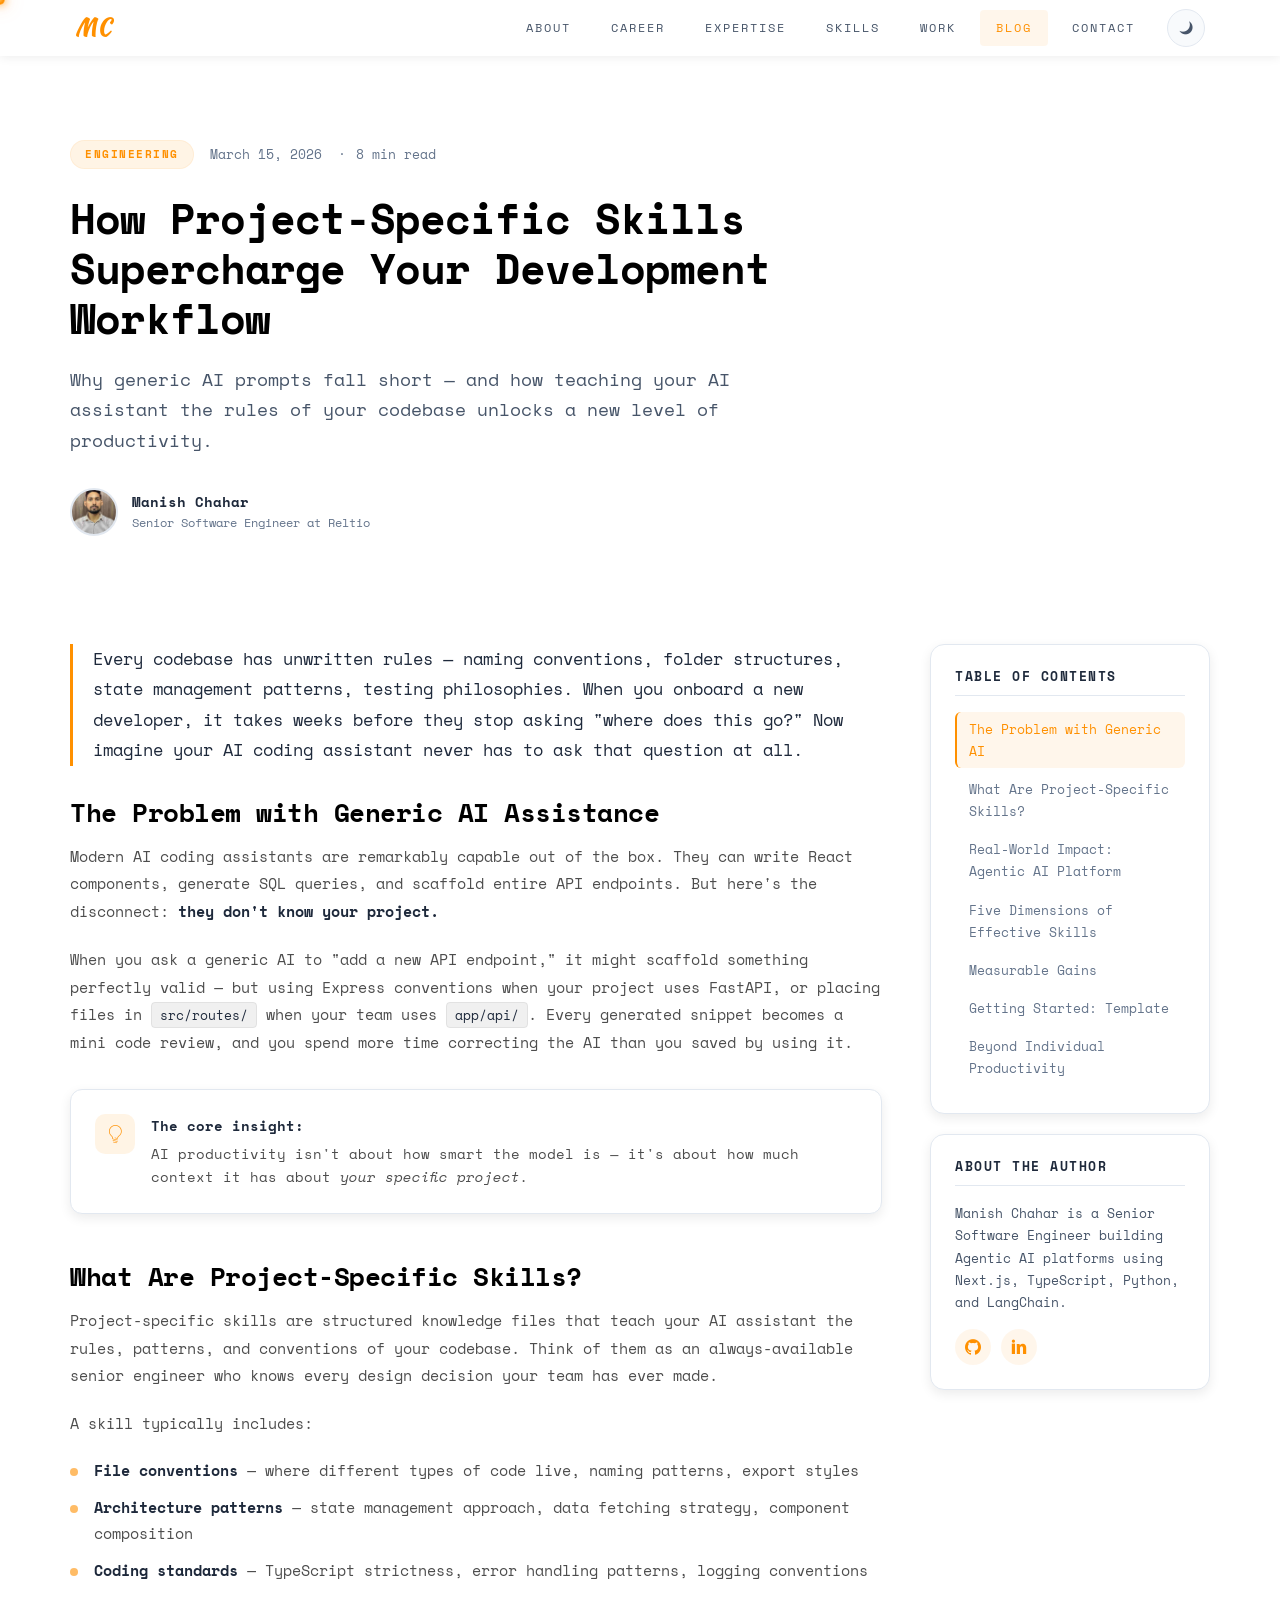
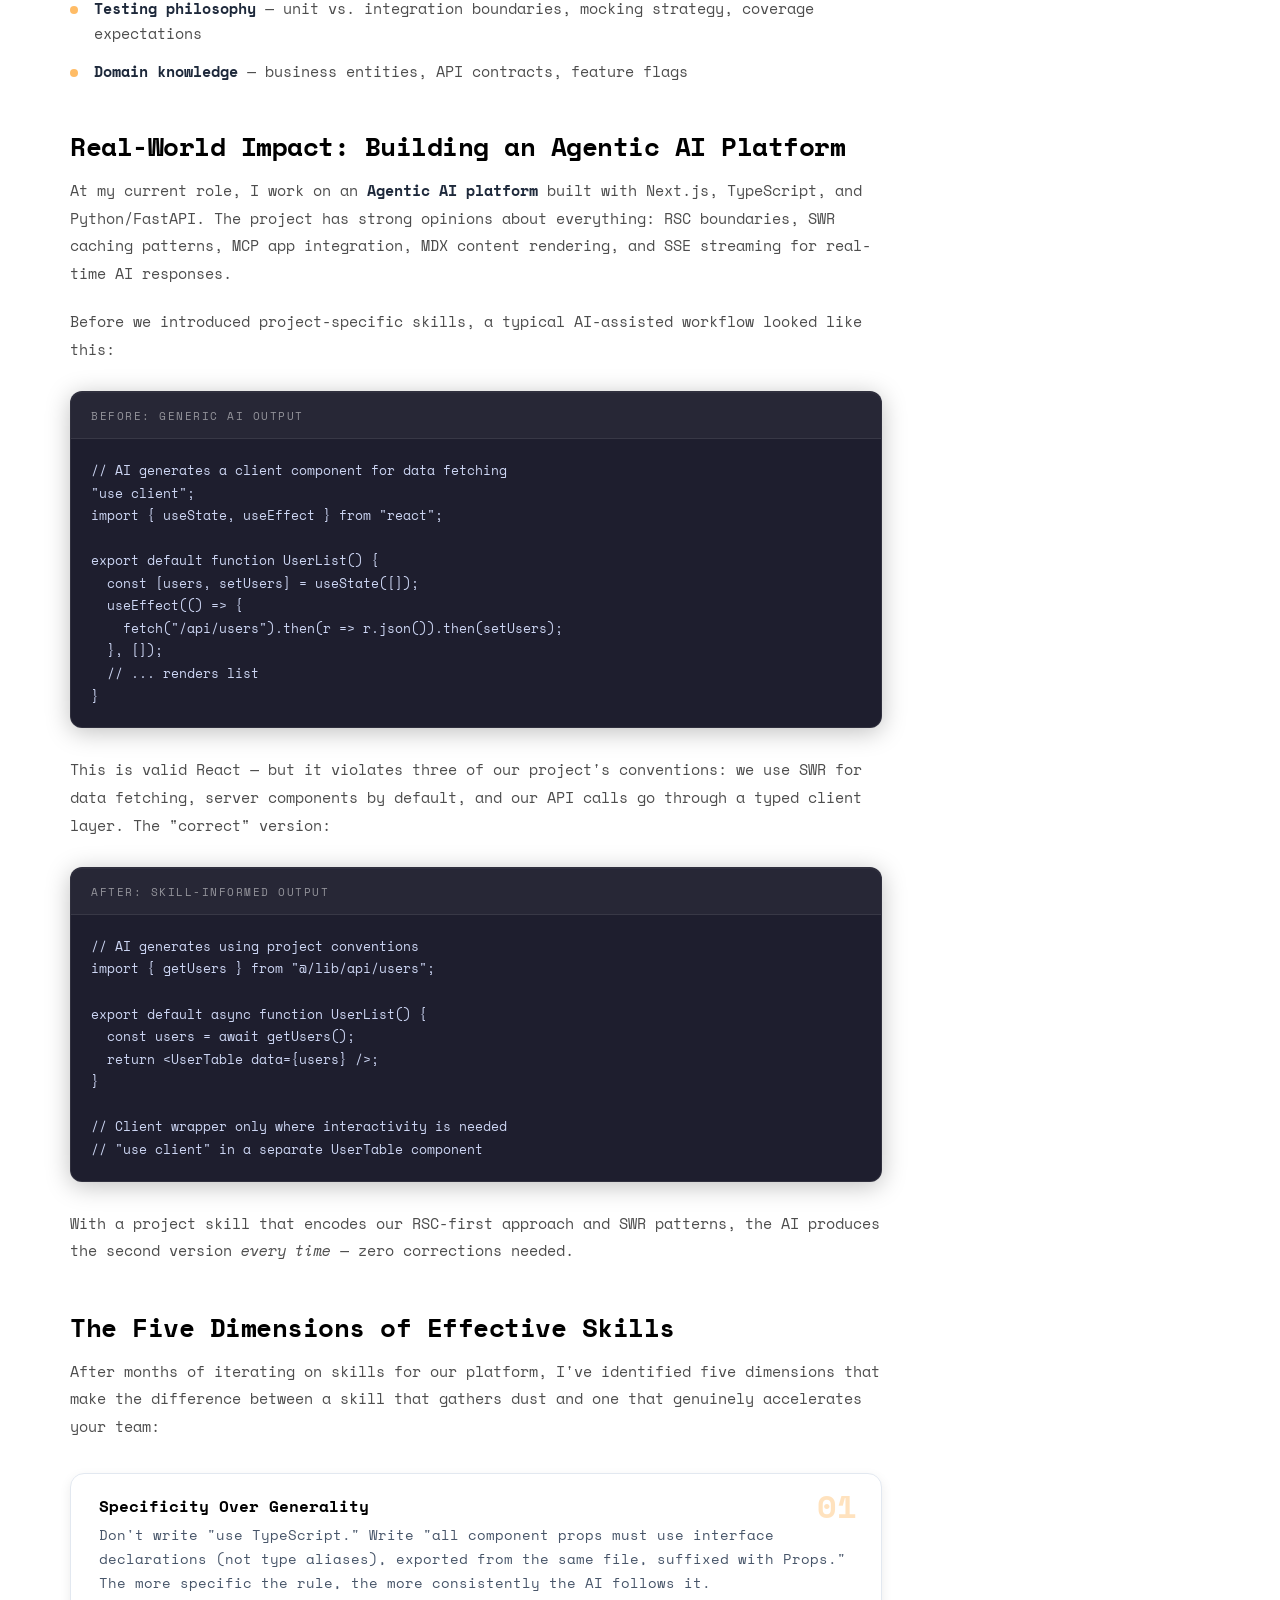
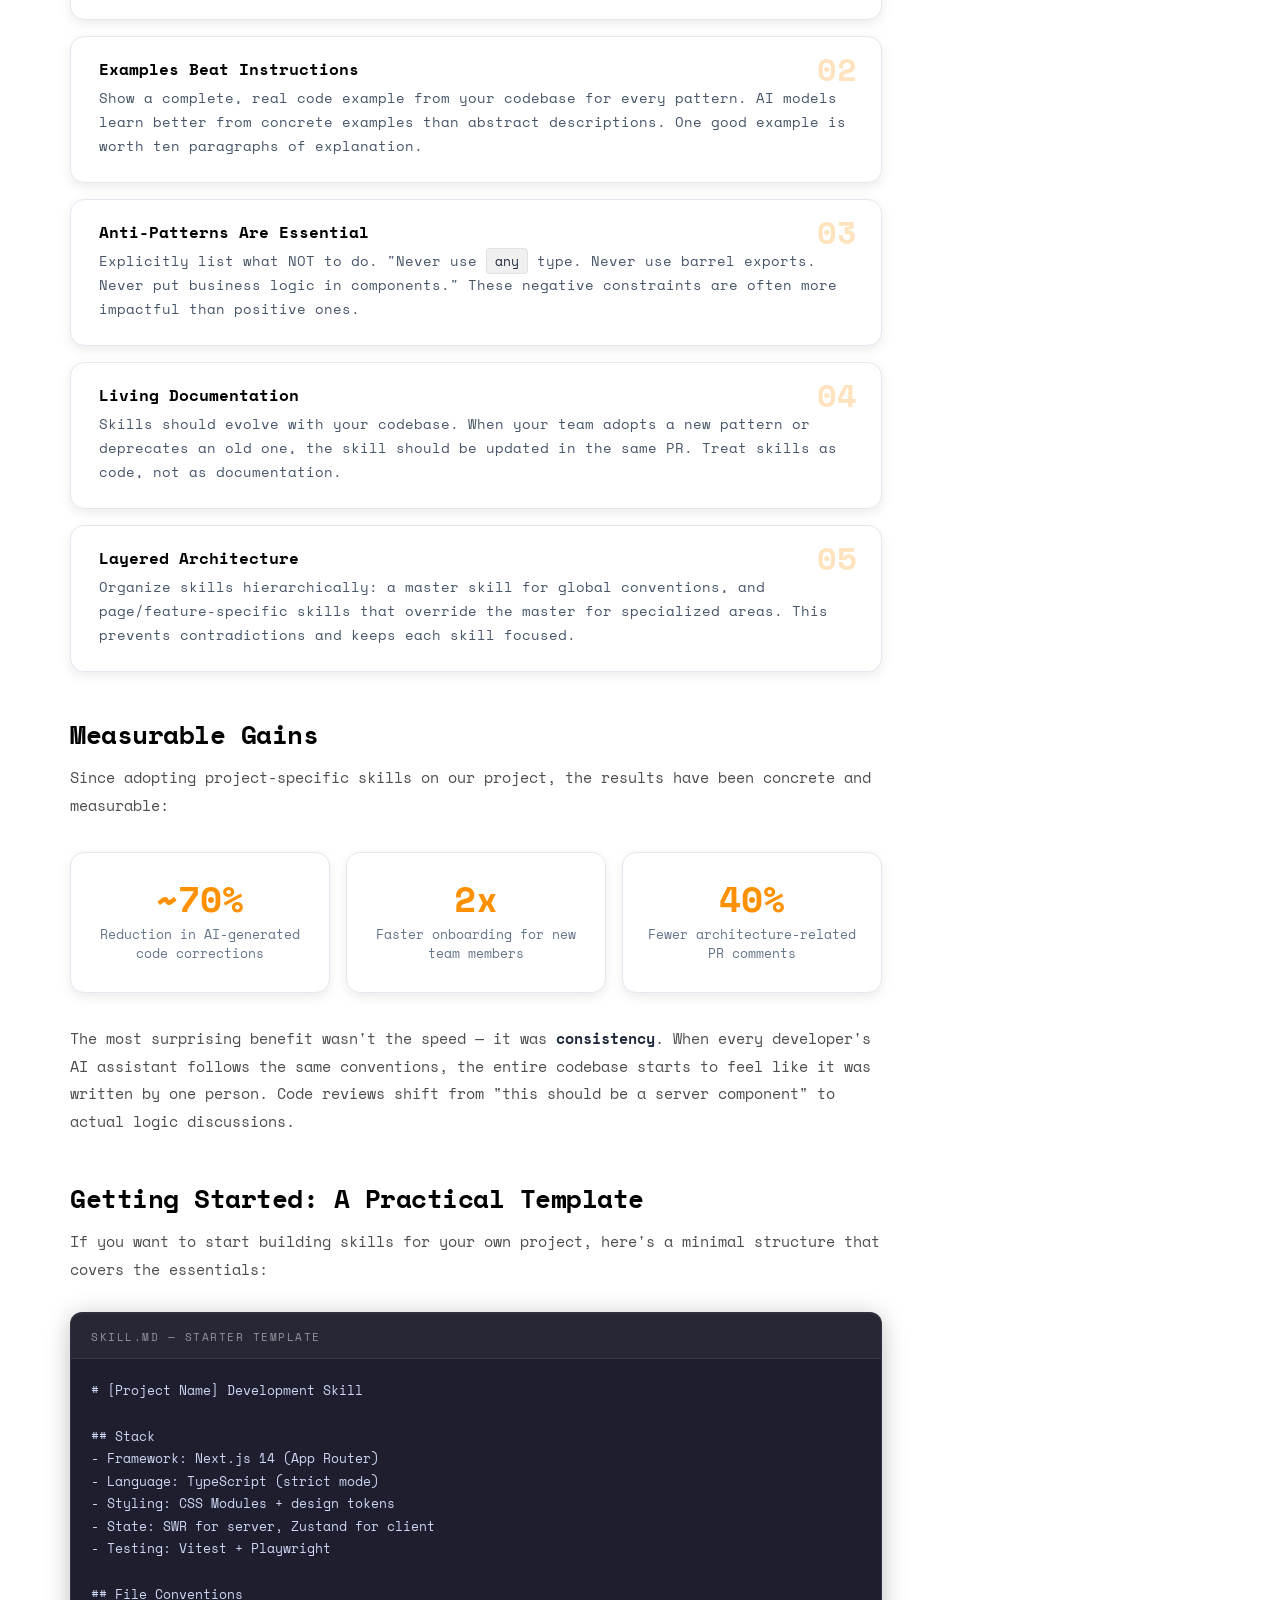
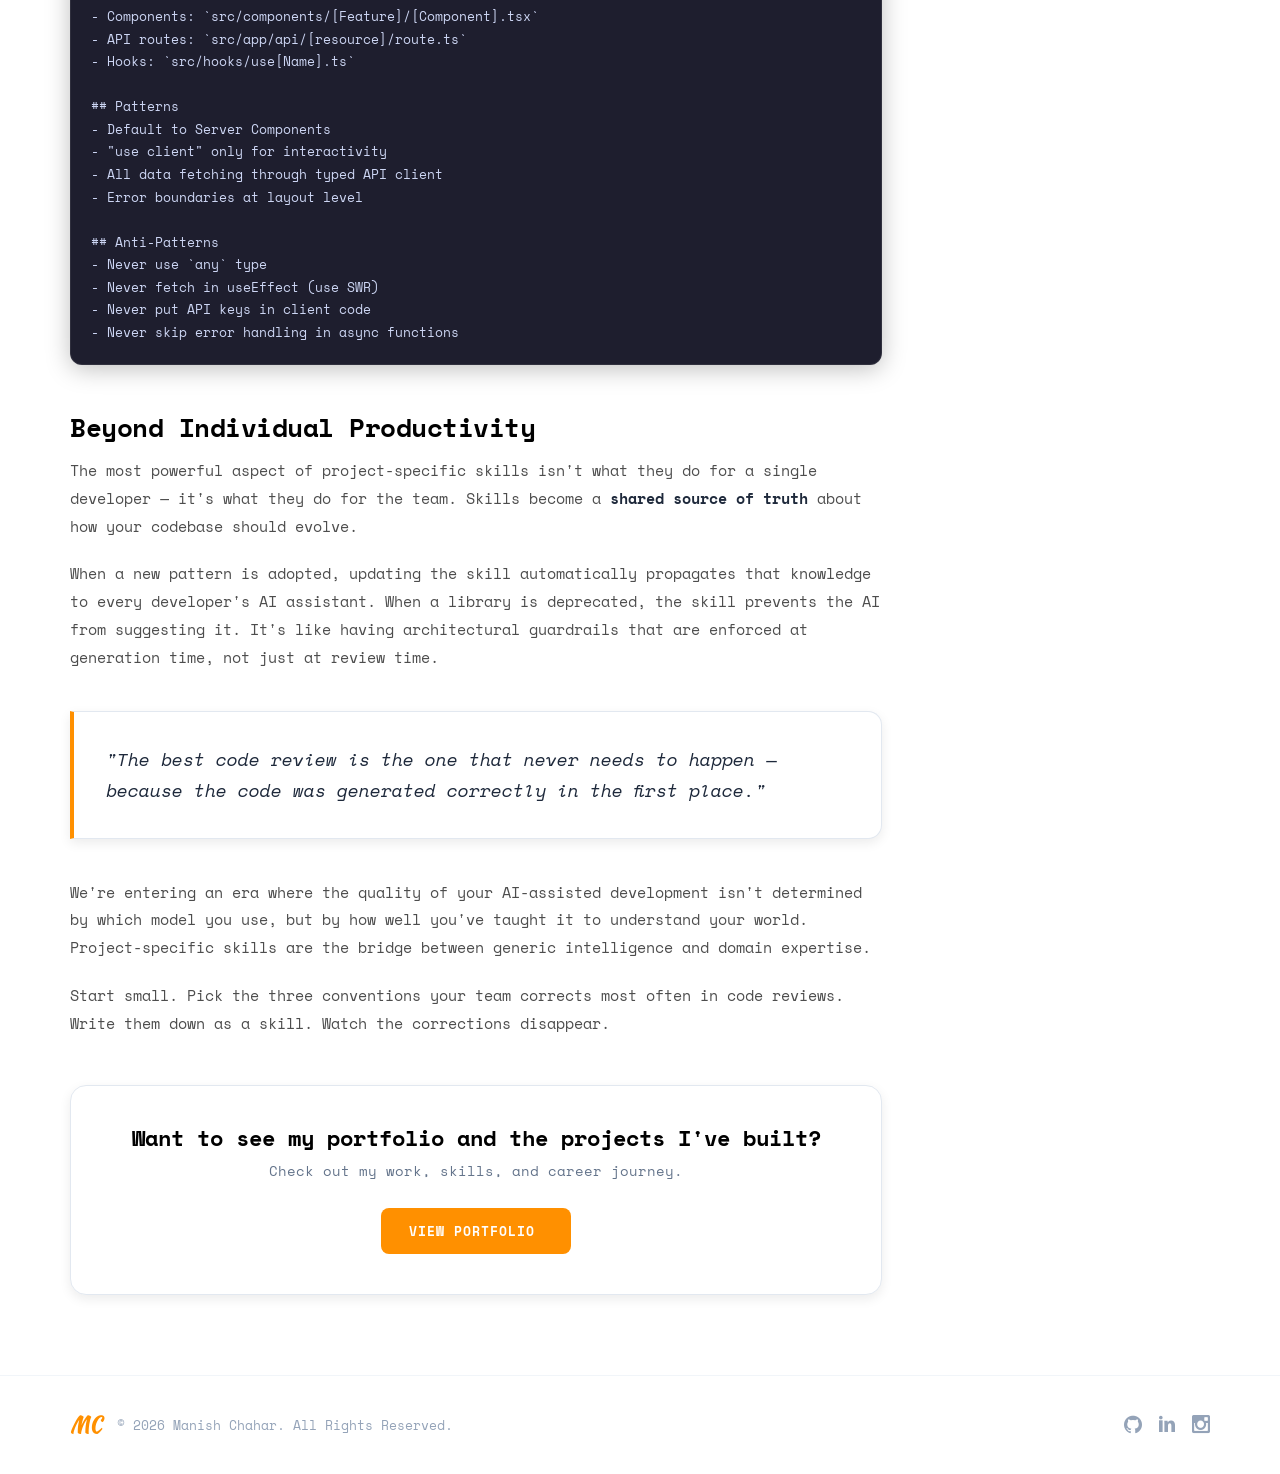
==== commit 8d1791ae: "update test" ====
--- a/blogs/project-specific-skills.html
+++ b/blogs/project-specific-skills.html
@@ -245,7 +245,7 @@
 - Never use `any` type
 - Never fetch in useEffect (use SWR)
 - Never put API keys in client code
-- Never use default exports for components</code></pre>
+- Never skip error handling in async functions</code></pre>
 					</div>
 
 					<h2>Beyond Individual Productivity</h2>
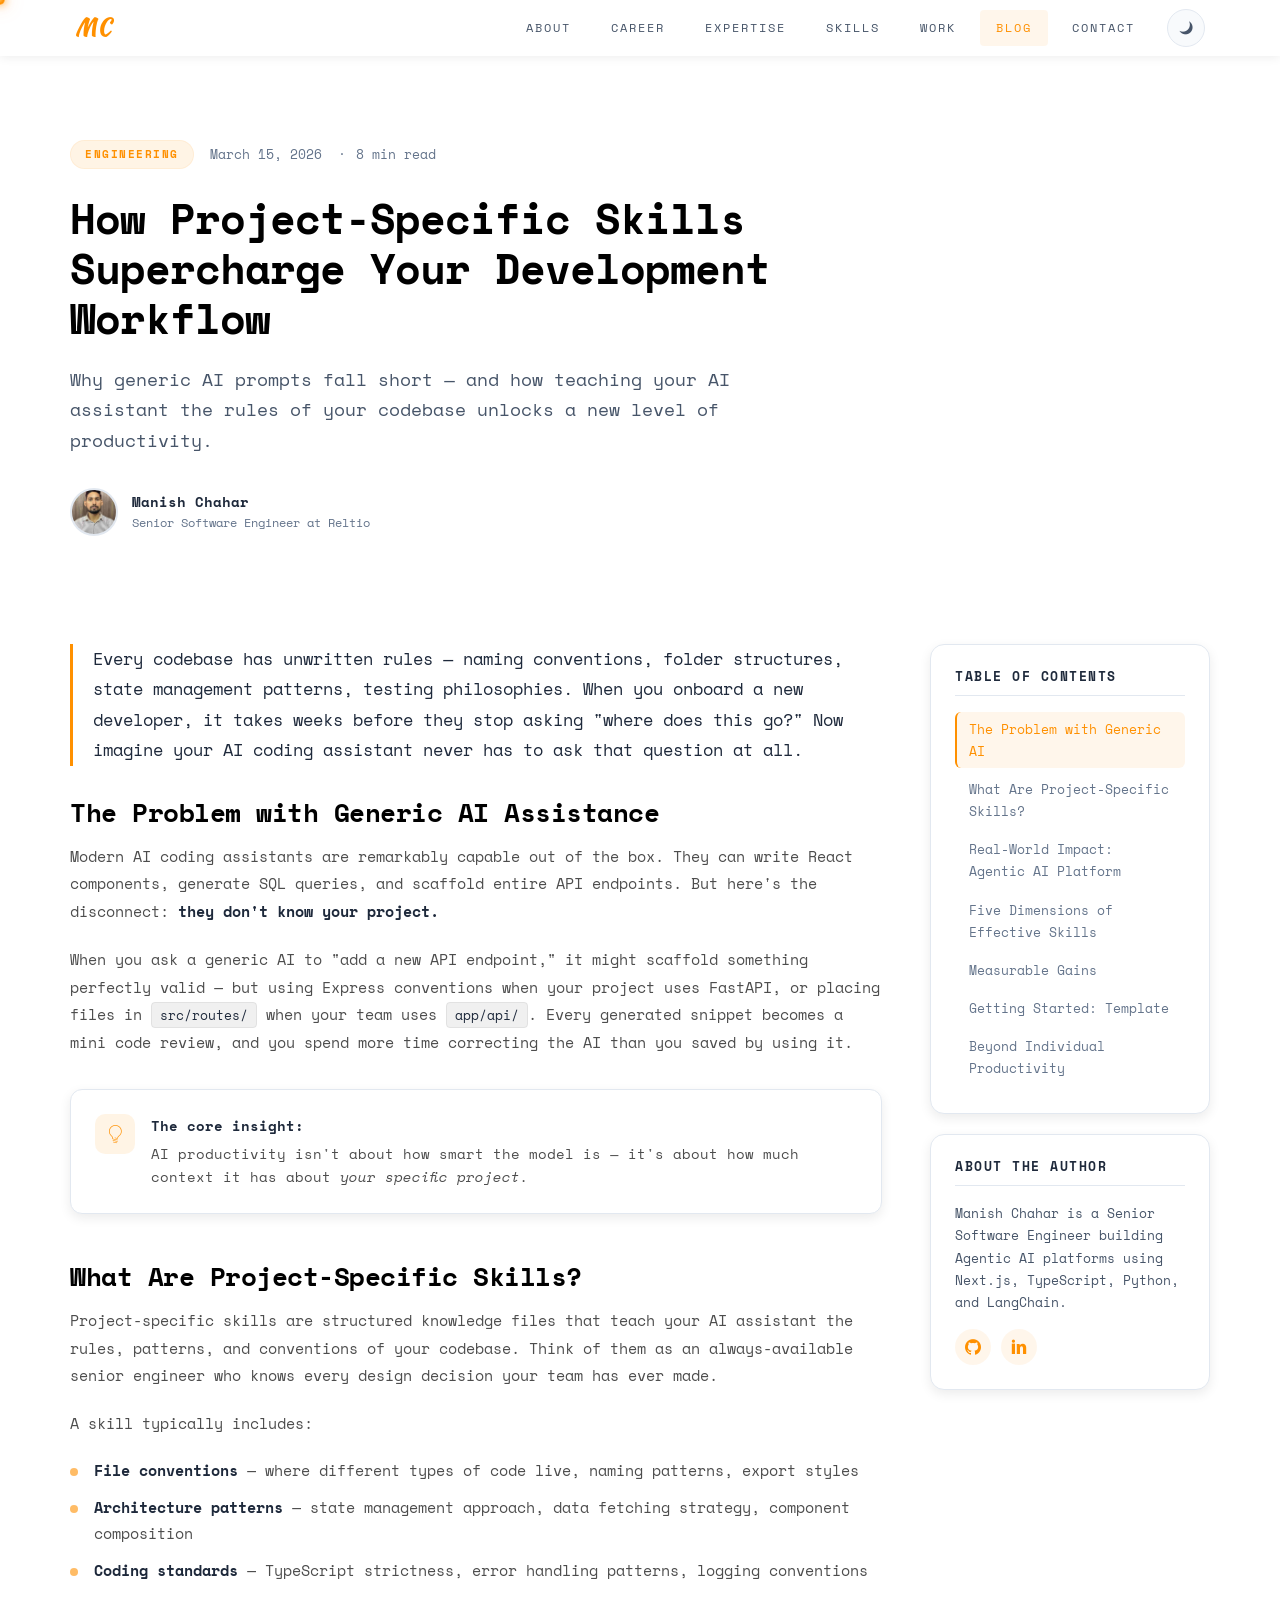
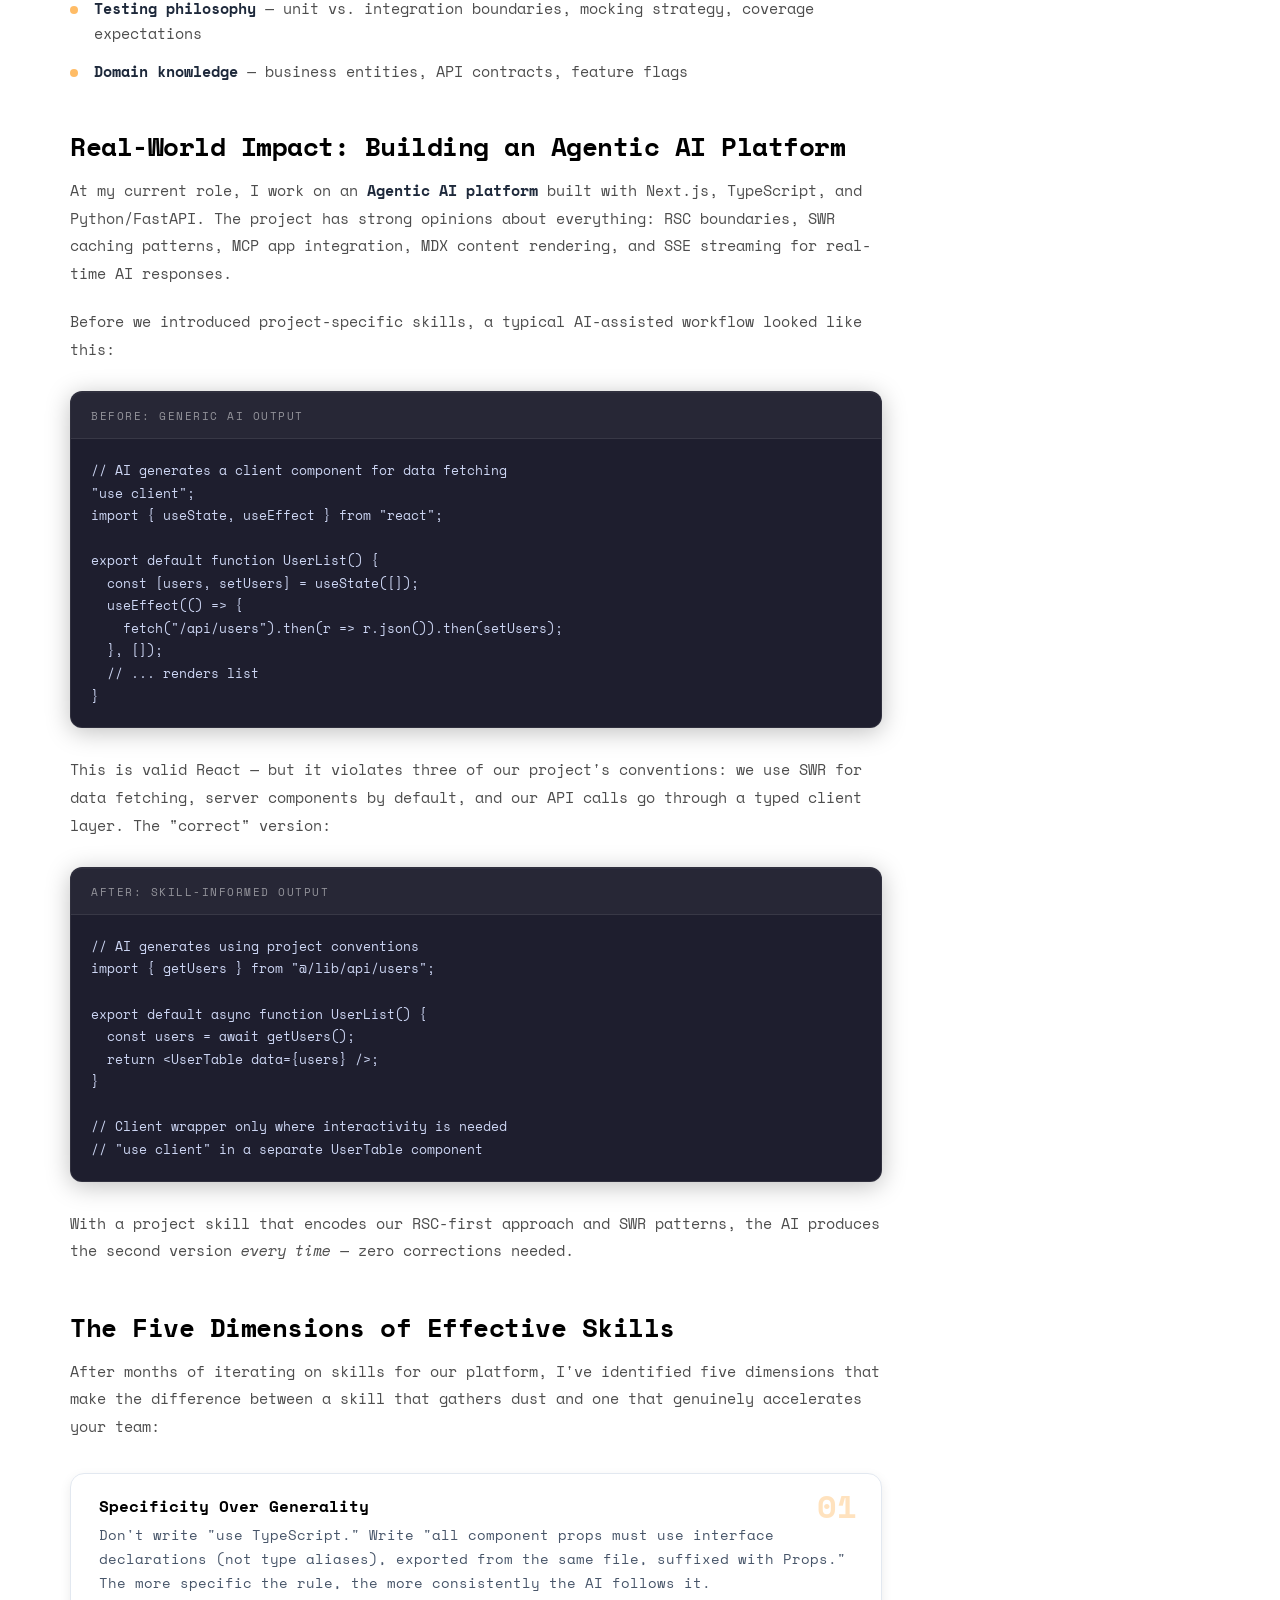
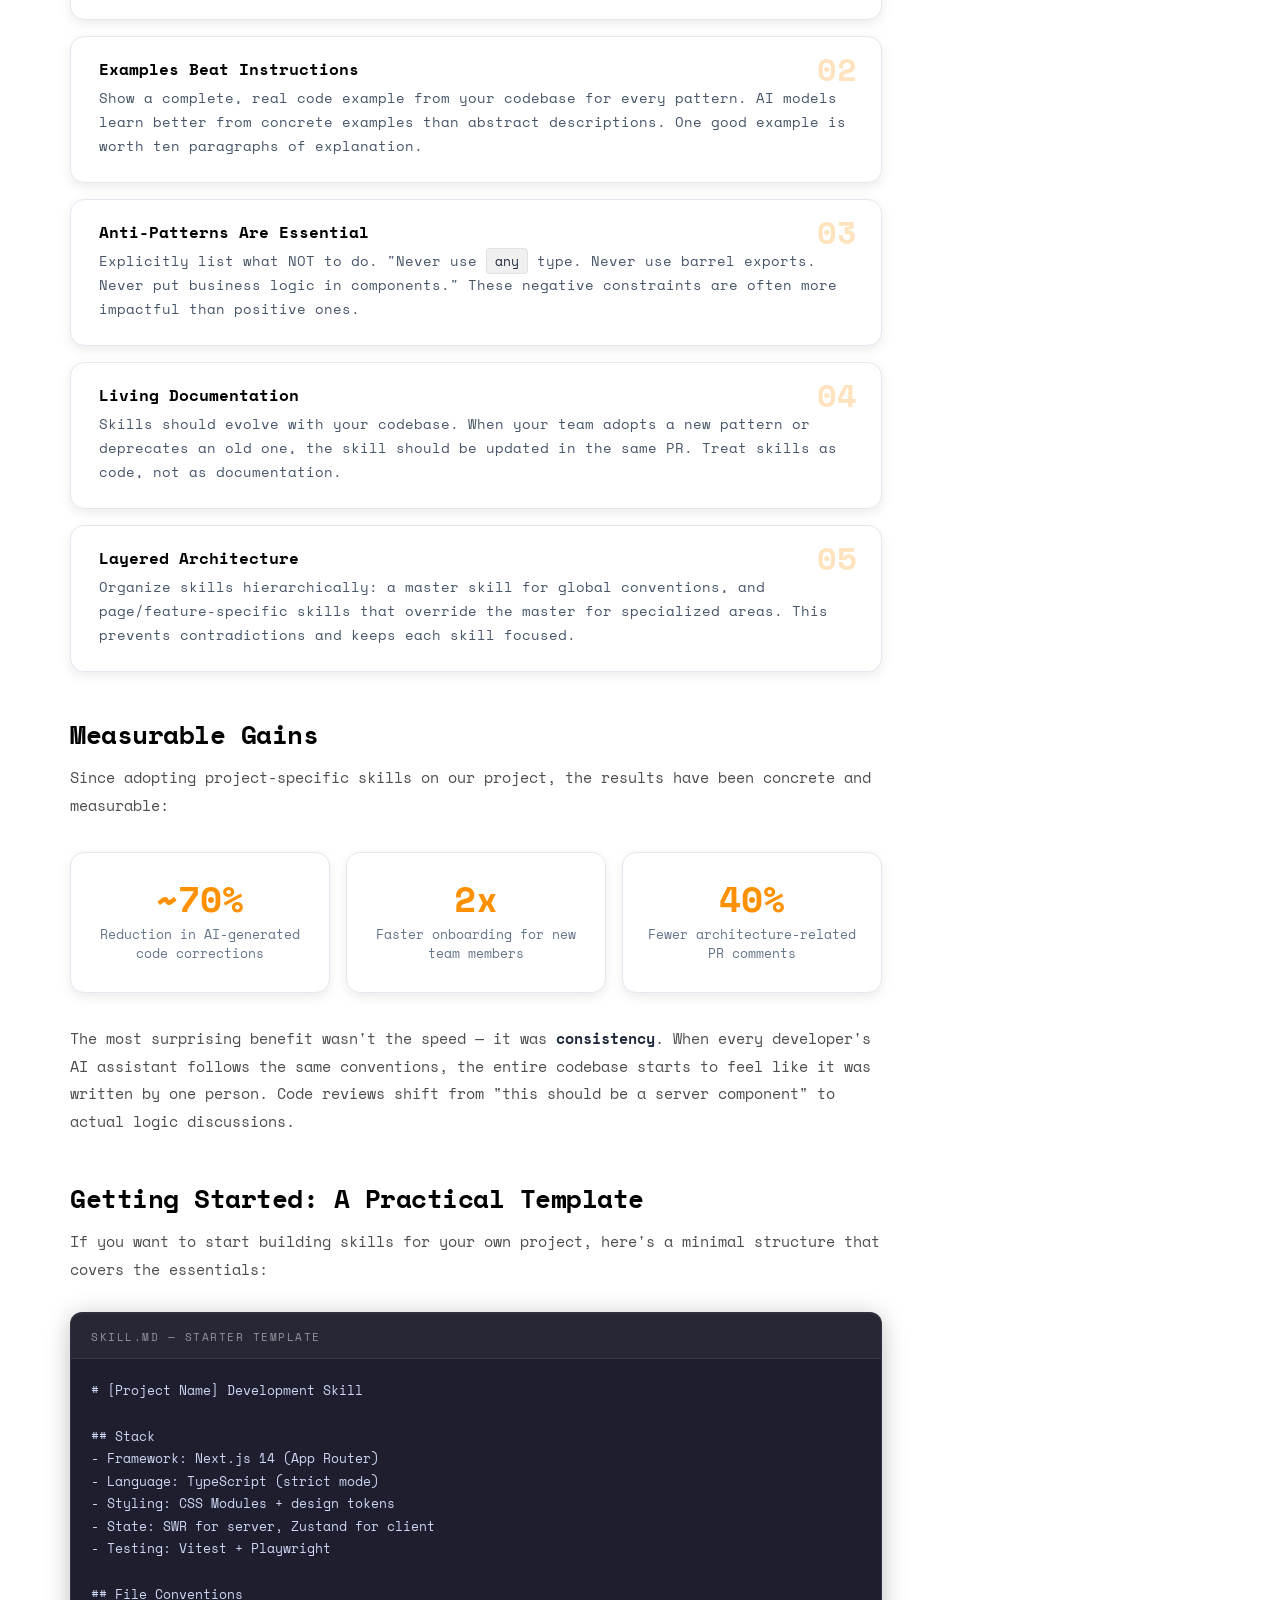
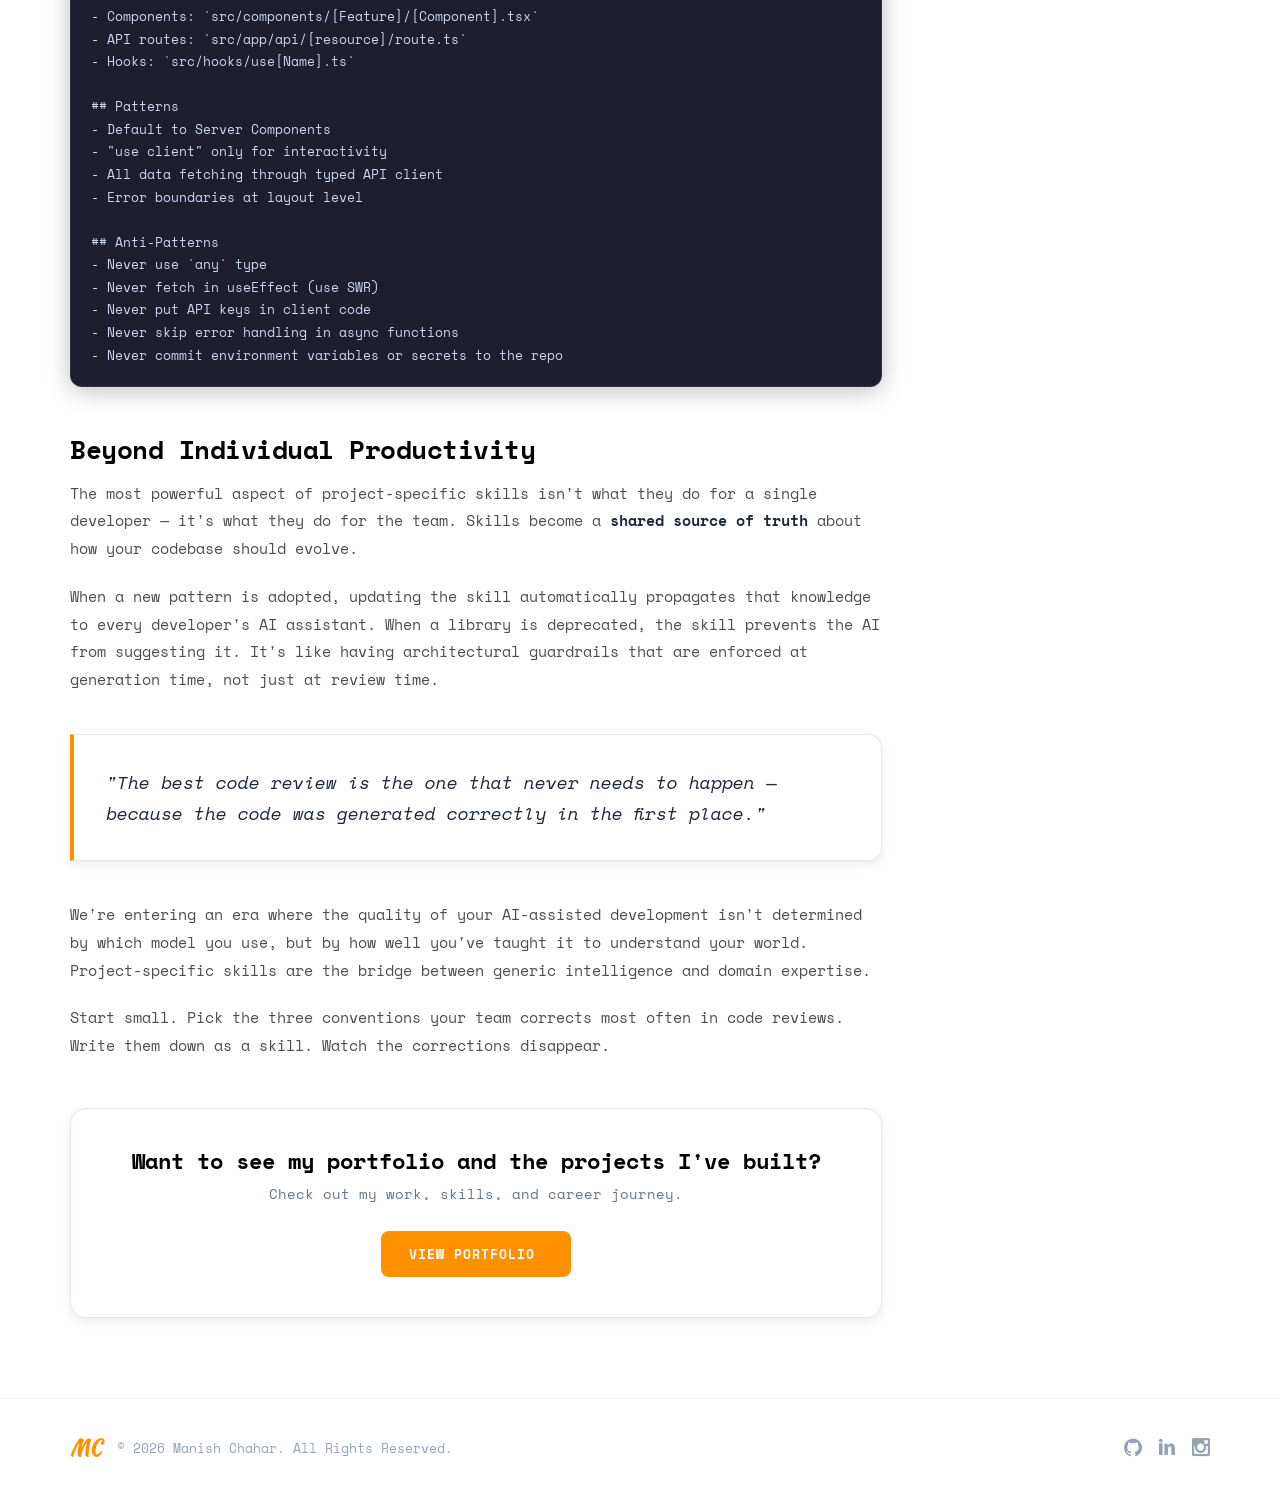
==== commit a345576d: "updates" ====
--- a/blogs/project-specific-skills.html
+++ b/blogs/project-specific-skills.html
@@ -245,7 +245,8 @@
 - Never use `any` type
 - Never fetch in useEffect (use SWR)
 - Never put API keys in client code
-- Never skip error handling in async functions</code></pre>
+- Never skip error handling in async functions
+- Never commit environment variables or secrets to the repo</code></pre>
 					</div>
 
 					<h2>Beyond Individual Productivity</h2>
